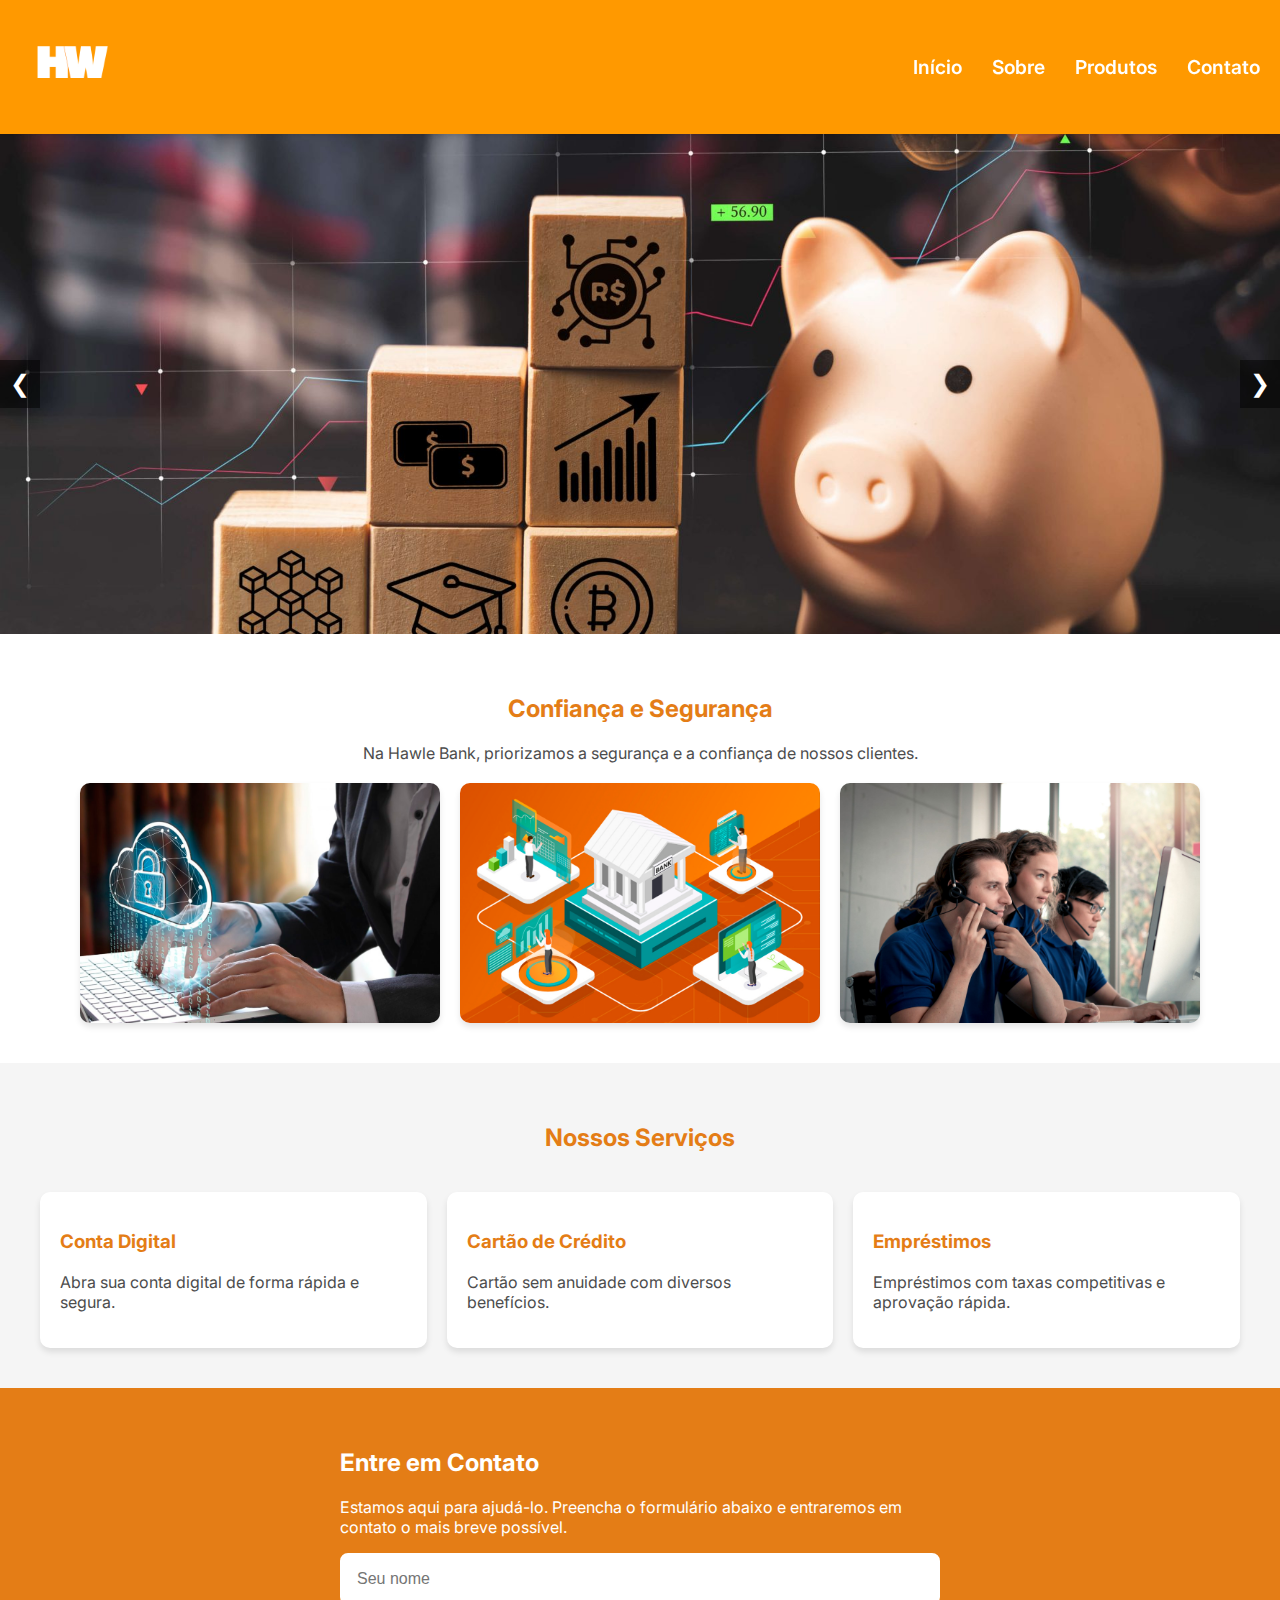
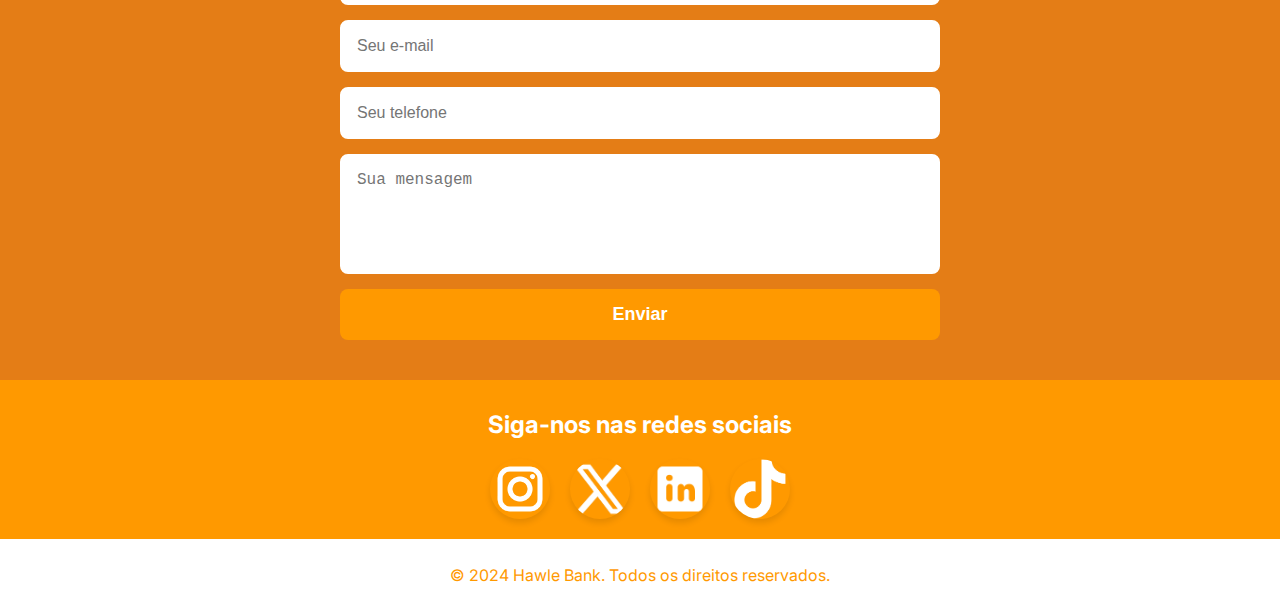
==== index.html @ e9f732f0 "Primeiro commit do meu site" ====
<!DOCTYPE html>
<html lang="pt-br">
<head>
    <meta charset="UTF-8">
    <meta name="viewport" content="width=device-width, initial-scale=1.0">
    <title>Hawle Bank</title>
    <link rel="stylesheet" href="styles.css">
    <link rel="preconnect" href="https://fonts.googleapis.com">
    <link rel="preconnect" href="https://fonts.gstatic.com" crossorigin>
    <link href="https://fonts.googleapis.com/css2?family=Inter:wght@300;400;500;700&display=swap" rel="stylesheet">
</head>
<body>
    <!-- Navegação com Logo -->
    <header>
        <nav class="navbar">
            <!-- Logo à esquerda -->
            <div class="nav-left">
                <img src="images/logo.png" alt="Logo Hawle" class="logo">
            </div>
            <!-- Menu à direita -->
            <div class="nav-right">
                <ul class="nav-links">
                    <li><a href="#">Início</a></li>
                    <li><a href="#">Sobre</a></li>
                    <li><a href="#">Produtos</a></li>
                    <li><a href="#">Contato</a></li>
                </ul>
            </div>
        </nav>
    </header>
    

    <!-- Carrossel -->
    <section class="carousel">
        <div class="carousel-container">
            <div class="carousel-slide">
                <img src="images/slide1.jpg" alt="Descrição da imagem 1">
            </div>
            <div class="carousel-slide">
                <img src="images/slide2.jpg" alt="Descrição da imagem 2">
            </div>
            <div class="carousel-slide">
                <img src="images/slide3.jpg" alt="Descrição da imagem 3">
            </div>
        </div>
        <div class="carousel-controls">
            <button class="prev-slide">❮</button>
            <button class="next-slide">❯</button>
        </div>
    </section>

    <!-- Seção de Credibilidade -->
    <section class="credibility">
        <div class="container">
            <h2>Confiança e Segurança</h2>
            <p>Na Hawle Bank, priorizamos a segurança e a confiança de nossos clientes.</p>
            <div class="credibility-images">
                <img src="images/security.jpg" alt="Segurança">
                <img src="images/trust.jpg" alt="Confiança">
                <img src="images/support.jpeg" alt="Suporte">
            </div>
        </div>
    </section>

    <!-- Seção de Funcionalidades -->
    <section class="features">
        <div class="container">
            <h2>Nossos Serviços</h2>
            <div class="features-list">
                <div>
                    <h3>Conta Digital</h3>
                    <p>Abra sua conta digital de forma rápida e segura.</p>
                </div>
                <div>
                    <h3>Cartão de Crédito</h3>
                    <p>Cartão sem anuidade com diversos benefícios.</p>
                </div>
                <div>
                    <h3>Empréstimos</h3>
                    <p>Empréstimos com taxas competitivas e aprovação rápida.</p>
                </div>
            </div>
        </div>
    </section>

    <section class="contact">
        <div class="container">
            <div class="contact-content">
                <h2>Entre em Contato</h2>
                <p>Estamos aqui para ajudá-lo. Preencha o formulário abaixo e entraremos em contato o mais breve possível.</p>
                <form class="contact-form">
                    <input type="text" placeholder="Seu nome" required>
                    <input type="email" placeholder="Seu e-mail" required>
                    <input type="tel" placeholder="Seu telefone" required>
                    <textarea placeholder="Sua mensagem" required></textarea>
                    <button type="submit">Enviar</button>
                </form>
            </div>
        </div>
    </section>

    <section class="social-media">
        <h3>Siga-nos nas redes sociais</h3>
        <div class="social-icons">
            <a href="https://www.instagram.com" target="_blank" title="Instagram">
                <img src="images/instagram-icon.png" alt="Instagram">
            </a>
            <a href="https://www.twitter.com" target="_blank" title="X (Twitter)">
                <img src="images/twitter-icon.png" alt="X (Twitter)">
            </a>
            <a href="https://www.linkedin.com" target="_blank" title="LinkedIn">
                <img src="images/linkedin-icon.png" alt="LinkedIn">
            </a>
            <a href="https://www.tiktok.com" target="_blank" title="TikTok">
                <img src="images/tiktok-icon.png" alt="TikTok">
            </a>
        </div>
    </section>    
    

    <!-- Rodapé -->
    <footer>
        <p>&copy; 2024 Hawle Bank. Todos os direitos reservados.</p>
    </footer>

    <!-- Script do Carrossel -->
    <script src="scripts.js"></script>
</body>
</html>
---- styles.css ----
/* Configurações globais */
body {
    font-family: 'Inter', sans-serif;
    margin: 0;
    padding: 0;
    background-color: #ff9900;
    color: #4d4d4d;
}

.container {
    max-width: 1200px;
    margin: 0 auto;
    padding: 0 20px;
}

/* Logo */
.logo-container {
    text-align: left;
    padding: 20px;
}

.logo-container img {
    height: 100px; /* Tamanho ajustável */
    width: auto;
}

/* Navegação */
header {
    background-color: #ff9900; /* Fundo laranja vibrante */
    box-shadow: 0 2px 4px rgba(0, 0, 0, 0.1); /* Sombra discreta */
    position: sticky;
    top: 0;
    z-index: 1000;
}

.navbar {
    display: flex;
    justify-content: center; /* Centraliza o menu */
    align-items: center;
    padding: 15px 20px;
}


/* Logo à esquerda */
.nav-left {
    flex-shrink: 0; /* Impede que a logo encolha */
}

.logo {
    height: 100px; /* Tamanho aumentado */
    width: auto;
}

/* Menu à direita */
.nav-right {
    flex: 1; /* Permite que o menu ocupe o espaço restante */
    display: flex;
    justify-content: flex-end; /* Alinha o menu à direita */
}

.nav-links {
    list-style: none;
    display: flex;
    gap: 30px; /* Espaçamento maior entre os itens */
    margin: 0;
    padding: 0;
}

.nav-links li a {
    color: #fff; /* Texto branco */
    text-decoration: none;
    font-weight: 600; /* Negrito */
    font-size: 1.2rem; /* Tamanho do texto */
    position: relative;
    transition: color 0.3s ease-in-out;
}

.nav-links li a:hover {
    color: #000; /* Muda para preto ao passar o mouse */
}

.nav-links li a::after {
    content: '';
    position: absolute;
    left: 0;
    bottom: -5px;
    width: 0;
    height: 2px;
    background-color: #fff;
    transition: width 0.3s ease-in-out;
}




/* Carrossel */
.carousel {
    position: relative;
    width: 100%;
    height: 500px;
    overflow: hidden;
    background-color: #e47d16; /* Fundo laranja */
}

.carousel-container {
    display: flex;
    height: 100%;
    transition: transform 0.5s ease-in-out;
}

.carousel-slide {
    flex: 0 0 100%;
    height: 100%;
}

.carousel-slide img {
    width: 100%;
    height: 100%;
    object-fit: cover;
}

.carousel-controls {
    position: absolute;
    top: 50%;
    width: 100%;
    display: flex;
    justify-content: space-between;
    transform: translateY(-50%);
}

.carousel-controls button {
    background-color: rgba(0, 0, 0, 0.5);
    border: none;
    color: #fff;
    padding: 10px;
    cursor: pointer;
    font-size: 1.5rem;
    transition: background-color 0.3s ease;
}

.carousel-controls button:hover {
    background-color: rgba(0, 0, 0, 0.8);
}

/* Seção de Credibilidade */
.credibility {
    padding: 40px 20px;
    background-color: #fff;
    text-align: center;
}

.credibility h2 {
    color: #e47d16;
    margin-bottom: 20px;
}

.credibility-images {
    display: flex;
    justify-content: center;
    gap: 20px;
    margin-top: 20px;
}

.credibility-images img {
    width: 30%;
    border-radius: 10px;
    box-shadow: 0 4px 6px rgba(0, 0, 0, 0.1);
    transition: transform 0.3s ease;
}

.credibility-images img:hover {
    transform: scale(1.05);
}

/* Seção de Funcionalidades */
.features {
    padding: 40px 20px;
    background-color: #f5f5f5;
}

.features h2 {
    text-align: center;
    color: #e47d16;
    margin-bottom: 40px;
}

.features-list {
    display: flex;
    justify-content: space-between;
    gap: 20px;
}

.features-list div {
    background-color: #fff;
    padding: 20px;
    border-radius: 10px;
    box-shadow: 0 4px 6px rgba(0, 0, 0, 0.1);
    flex: 1;
}

.features-list h3 {
    color: #e47d16;
}

/* Estilização da seção de contato */
.contact {
    padding: 40px 20px;
    background-color: #e47d16;
    color: #fff;
    text-align: center;
}

.contact-content {
    max-width: 600px;
    margin: 0 auto;
    text-align: left;
}

.contact-form input,
.contact-form textarea {
    width: 100%; /* Campos ocupam toda a largura do formulário */
    padding: 15px;
    border: 2px solid #fff;
    border-radius: 8px;
    background-color: #fff;
    color: #4d4d4d;
    font-size: 16px;
    outline: none;
    transition: border-color 0.3s ease-in-out;
    box-sizing: border-box; /* Inclui padding no cálculo da largura */
}

.contact-form input:focus,
.contact-form textarea:focus {
    border-color: #ff9900; /* Cor ao focar */
    box-shadow: 0 0 8px rgba(255, 153, 0, 0.5);
}

.contact-form textarea {
    resize: none; /* Remove o redimensionamento */
    height: 120px;
}


.contact-form button {
    width: 100%; /* Botão ocupa toda a largura do formulário */
    padding: 15px;
    background-color: #ff9900; /* Fundo laranja */
    color: #fff;
    border: none;
    border-radius: 8px;
    font-size: 18px;
    font-weight: bold;
    cursor: pointer;
    transition: background-color 0.3s ease-in-out, box-shadow 0.3s ease-in-out;
    box-sizing: border-box; /* Inclui padding no cálculo da largura */
}

.contact-form button:hover {
    background-color: #e67e22; /* Laranja mais escuro */
    box-shadow: 0 6px 8px rgba(0, 0, 0, 0.2);
}

.contact-form {
    display: flex;
    flex-direction: column;
    gap: 15px; /* Espaçamento entre os campos */
    width: 100%; /* Garante que o formulário ocupe toda a largura disponível */
    box-sizing: border-box; /* Inclui padding e bordas no cálculo da largura */
}

/* Redes sociais */
.social-media {
    text-align: center;
    margin-top: 30px;
    margin-bottom: 20px; /* Adiciona espaço abaixo da seção */
}

.social-media h3 {
    font-size: 1.5rem;
    color: #fff;
    margin-bottom: 20px;
}

.social-icons {
    display: flex;
    justify-content: center;
    gap: 20px; /* Espaçamento entre os ícones */
}

.social-icons a {
    display: inline-block;
    width: 60px; /* Tamanho fixo para os ícones */
    height: 60px; /* Tamanho fixo para os ícones */
}

.social-icons img {
    width: 100%;
    height: 100%;
    object-fit: contain;
    transition: transform 0.3s ease, box-shadow 0.3s ease;
    border-radius: 50%; /* Ícones circulares */
    box-shadow: 0 4px 6px rgba(0, 0, 0, 0.1);
}

.social-icons img:hover {
    transform: scale(1.1); /* Ampliação no hover */
    box-shadow: 0 6px 8px rgba(0, 0, 0, 0.2);
}



/* Rodapé */
footer {
    background-color: #fff;
    text-align: center;
    color: #ff9900;
    padding: 10px 0;
}
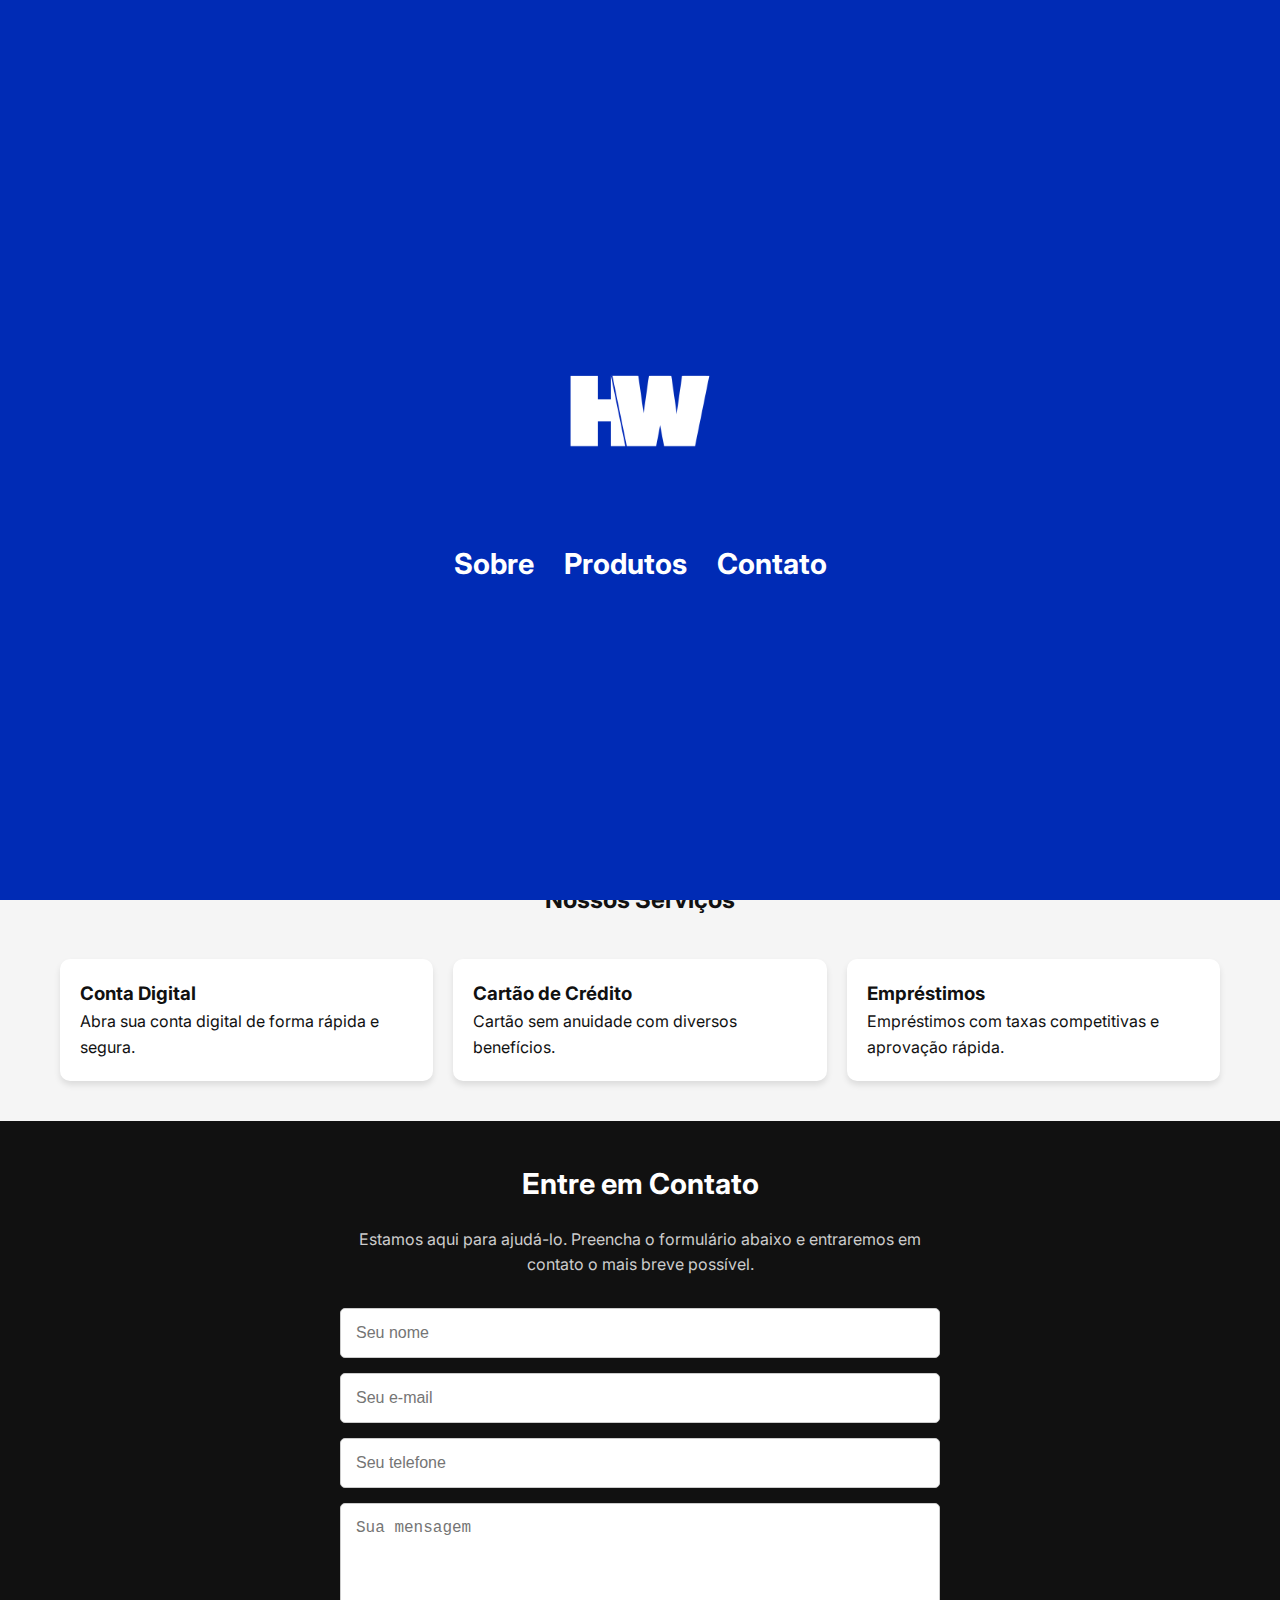
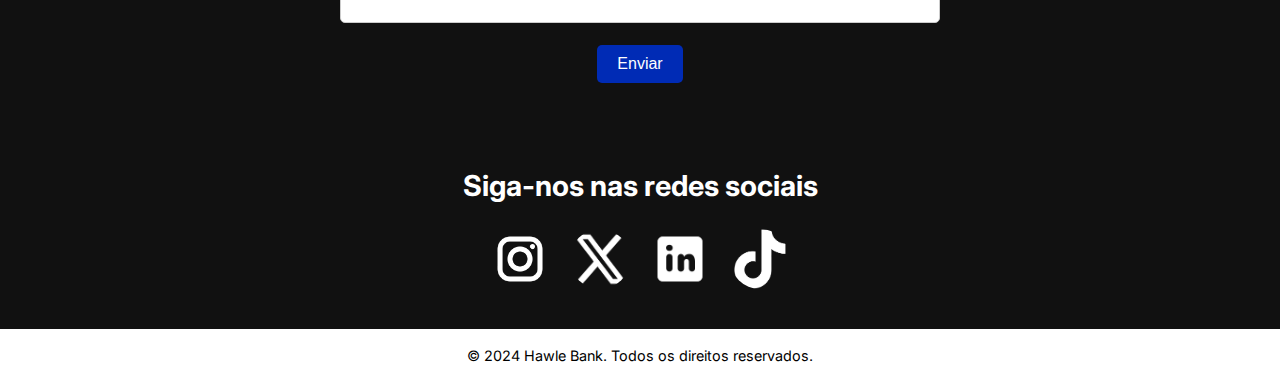
==== commit 45b2718b: "Mudei a cor do site e adicionei mais funcionalidades com JavaScript" ====
--- a/index.html
+++ b/index.html
@@ -4,31 +4,68 @@
     <meta charset="UTF-8">
     <meta name="viewport" content="width=device-width, initial-scale=1.0">
     <title>Hawle Bank</title>
+    <link rel="icon" type="image/png" href="/images/logo-blue.png">
     <link rel="stylesheet" href="styles.css">
     <link rel="preconnect" href="https://fonts.googleapis.com">
     <link rel="preconnect" href="https://fonts.gstatic.com" crossorigin>
     <link href="https://fonts.googleapis.com/css2?family=Inter:wght@300;400;500;700&display=swap" rel="stylesheet">
+    <script defer src="scripts.js"></script>
 </head>
 <body>
-    <!-- Navegação com Logo -->
-    <header>
-        <nav class="navbar">
-            <!-- Logo à esquerda -->
-            <div class="nav-left">
-                <img src="images/logo.png" alt="Logo Hawle" class="logo">
-            </div>
-            <!-- Menu à direita -->
-            <div class="nav-right">
-                <ul class="nav-links">
-                    <li><a href="#">Início</a></li>
-                    <li><a href="#">Sobre</a></li>
-                    <li><a href="#">Produtos</a></li>
-                    <li><a href="#">Contato</a></li>
-                </ul>
-            </div>
-        </nav>
-    </header>
+   <!-- Tela inicial -->
+<div class="intro-screen">
+    <div class="intro-content">
+        <a href="#" class="intro-logo-link">
+            <img src="images/logo-white.png" alt="Logo Hawle" class="intro-logo">
+        </a>
+        <ul class="intro-links">
+            <li><a href="#sobre">Sobre</a></li>
+            <li><a href="#produtos">Produtos</a></li>
+            <li><a href="#contato">Contato</a></li>
+        </ul>
+    </div>
+</div>
+
+<header>
+    <nav class="navbar">
+        <!-- Botão de menu hambúrguer (somente para mobile) -->
+        <button class="hamburger" aria-label="Abrir menu">
+            <span></span>
+            <span></span>
+            <span></span>
+        </button>
+        
+        <!-- Logo -->
+        <div class="nav-left">
+            <img src="images/logo-white.png" alt="HW Logo" class="logo">
+        </div>
+        
+        <!-- Menu principal (desktop e mobile) -->
+        <ul class="nav-links">
+            <li><a href="#sobre">Sobre</a></li>
+            <li><a href="#produtos">Produtos</a></li>
+            <li><a href="#contato">Contato</a></li>
+        </ul>
+        
+        <!-- Ícones adicionais -->
+        <div class="nav-icons">
+            <img src="images/search-icon.png" alt="Search Icon">
+            <img src="images/user-icon.png" alt="User Icon">
+            <img src="images/phone-icon.png" alt="Phone Icon">
+        </div>
+    </nav>
     
+    <!-- Overlay do menu mobile -->
+    <div class="menu-overlay">
+        <ul class="nav-links mobile">
+            <li><a href="#inicio" class="inicio-link">Início</a></li> <!-- Novo link para "Início" -->
+            <li><a href="#sobre">Sobre</a></li>
+            <li><a href="#produtos">Produtos</a></li>
+            <li><a href="#contato">Contato</a></li>
+        </ul>
+    </div>
+</header>
+
 
     <!-- Carrossel -->
     <section class="carousel">
@@ -44,9 +81,9 @@
             </div>
         </div>
         <div class="carousel-controls">
-            <button class="prev-slide">❮</button>
-            <button class="next-slide">❯</button>
-        </div>
+            <button class="prev-slide">&larr;</button> <!-- Seta para a esquerda -->
+            <button class="next-slide">&rarr;</button> <!-- Seta para a direita -->
+        </div>        
     </section>
 
     <!-- Seção de Credibilidade -->
@@ -87,7 +124,9 @@
         <div class="container">
             <div class="contact-content">
                 <h2>Entre em Contato</h2>
-                <p>Estamos aqui para ajudá-lo. Preencha o formulário abaixo e entraremos em contato o mais breve possível.</p>
+                <p class="form-description">
+                    Estamos aqui para ajudá-lo. Preencha o formulário abaixo e entraremos em contato o mais breve possível.
+                </p>
                 <form class="contact-form">
                     <input type="text" placeholder="Seu nome" required>
                     <input type="email" placeholder="Seu e-mail" required>
@@ -98,32 +137,29 @@
             </div>
         </div>
     </section>
+    
 
     <section class="social-media">
         <h3>Siga-nos nas redes sociais</h3>
         <div class="social-icons">
-            <a href="https://www.instagram.com" target="_blank" title="Instagram">
+            <a href="https://www.instagram.com/paulorohdenjr" target="_blank" title="Instagram">
                 <img src="images/instagram-icon.png" alt="Instagram">
             </a>
-            <a href="https://www.twitter.com" target="_blank" title="X (Twitter)">
+            <a href="https://www.twitter.com/rowhden" target="_blank" title="X (Twitter)">
                 <img src="images/twitter-icon.png" alt="X (Twitter)">
             </a>
-            <a href="https://www.linkedin.com" target="_blank" title="LinkedIn">
+            <a href="https://www.linkedin.com/in/paulo-rohden/" target="_blank" title="LinkedIn">
                 <img src="images/linkedin-icon.png" alt="LinkedIn">
             </a>
-            <a href="https://www.tiktok.com" target="_blank" title="TikTok">
+            <a href="https://www.tiktok.com/rowhden" target="_blank" title="TikTok">
                 <img src="images/tiktok-icon.png" alt="TikTok">
             </a>
         </div>
-    </section>    
-    
+    </section>
 
     <!-- Rodapé -->
     <footer>
         <p>&copy; 2024 Hawle Bank. Todos os direitos reservados.</p>
     </footer>
-
-    <!-- Script do Carrossel -->
-    <script src="scripts.js"></script>
 </body>
 </html>
--- a/styles.css
+++ b/styles.css
@@ -1,10 +1,124 @@
-/* Configurações globais */
-body {
-    font-family: 'Inter', sans-serif;
+/* Variáveis globais para tema */
+:root {
+    --font-family: 'Inter', sans-serif;
+    --color-bg: #002BB5;
+    --color-primary: #111111;
+    --color-text: #111111;
+    --color-white: #fff;
+    --color-black: #000;
+    --color-footer: #111111;
+    --box-shadow: 0 4px 6px rgba(0, 0, 0, 0.1);
+    --transition: 0.3s ease-in-out;
+}
+
+/* Reset e configurações globais */
+* {
     margin: 0;
     padding: 0;
-    background-color: #ff9900;
-    color: #4d4d4d;
+    box-sizing: border-box;
+}
+
+body {
+    font-family: var(--font-family);
+    background-color: var(--color-bg);
+    color: var(--color-text);
+    line-height: 1.6;
+}
+
+/* Remove o scroll quando o menu está aberto */
+.no-scroll {
+    overflow: hidden; /* Desabilita o scroll */
+    height: 100vh; /* Garante que a altura da página não seja rolável */
+}
+
+
+.intro-screen {
+    position: fixed;
+    top: 0;
+    left: 0;
+    width: 100%;
+    height: 100vh;
+    background-color: var(--color-bg);
+    display: flex;
+    justify-content: center;
+    align-items: center;
+    z-index: 2000;
+    transition: opacity 1s ease, transform 1s ease;
+}
+
+.intro-screen.hidden {
+    opacity: 0;
+    transform: translateY(-100%);
+    pointer-events: none;
+}
+
+.intro-content {
+    text-align: center;
+}
+
+.intro-logo {
+    width: 200px; /* Aumenta o tamanho da logo na tela inicial */
+    margin-bottom: 20px;
+}
+
+.intro-links {
+    list-style: none;
+    padding: 0;
+    display: flex;
+    gap: 30px; /* Espaçamento maior entre itens */
+    justify-content: center;
+}
+
+.intro-links li a {
+    color: var(--color-white);
+    text-decoration: none;
+    font-size: 1.8rem; /* Aumenta o tamanho da fonte */
+    font-weight: bold;
+    transition: color 0.3s ease, transform 0.3s ease; /* Adiciona transição */
+}
+
+.intro-links li a:hover {
+    color: #FFDD00; /* Cor moderna ao passar o mouse */
+    transform: scale(1.1); /* Leve aumento ao hover */
+}
+
+.logo {
+    height: auto;
+    max-height: 60px; /* Define a altura máxima */
+    width: auto;
+    object-fit: contain; /* Garante que a proporção da imagem seja mantida */
+    transition: transform 0.3s ease, filter 0.3s ease; /* Suaviza transformações e efeitos de cor */
+    cursor: pointer; /* Indica que a logo é clicável */
+}
+
+/* Efeito ao passar o mouse sobre a logo */
+.logo:hover {
+    transform: scale(1.2); /* Aumenta o tamanho levemente */
+    filter: brightness(1.2); /* Aumenta o brilho para destacar */
+}
+
+/* Navbar fixa ao scroll */
+header {
+    background-color: transparent;
+    transition: background-color var(--transition), box-shadow var(--transition);
+    position: fixed;
+    top: 0;
+    width: 100%;
+    z-index: 1000;
+}
+
+header.scrolled {
+    background-color: var(--color-bg); /* Fundo azul ao rolar */
+    box-shadow: var(--box-shadow); /* Sombra para destaque */
+}
+
+header.scrolled .nav-links a {
+    color: var(--color-white); /* Links em branco ao rolar */
+}
+
+
+header.scrolled .nav-links a {
+    color: var(--color-black);
 }
 
 .container {
@@ -13,93 +127,163 @@
     padding: 0 20px;
 }
 
-/* Logo */
-.logo-container {
-    text-align: left;
-    padding: 20px;
-}
-
-.logo-container img {
-    height: 100px; /* Tamanho ajustável */
+/* Estilo do Botão Hambúrguer */
+.hamburger {
+    background: none;
+    border: none;
+    cursor: pointer;
+    display: flex;
+    flex-direction: column;
+    justify-content: space-between;
+    height: 24px;
+    width: 30px;
+    z-index: 2000;
+    position: relative;
+}
+
+.hamburger span {
+    display: block;
+    height: 3px; /* Altura da linha */
+    width: 100%; /* Largura completa */
+    background: var(--color-white);
+    border-radius: 2px;
+    transition: transform 0.3s ease, opacity 0.3s ease;
+}
+
+/* Animação quando o menu está ativo */
+.hamburger.active span:nth-child(1) {
+    transform: rotate(45deg) translate(5px, 5px);
+}
+
+.hamburger.active span:nth-child(2) {
+    opacity: 0; /* Esconde a linha do meio */
+}
+
+.hamburger.active span:nth-child(3) {
+    transform: rotate(-45deg) translate(5px, -5px);
+}
+
+/* Navbar */
+.navbar {
+    display: flex;
+    align-items: center;
+    justify-content: space-between;
+    padding: 10px 20px;
+    background-color: var(--color-white);
+    box-shadow: var(--box-shadow);
+    height: auto;
+    transition: background-color var(--transition), box-shadow var(--transition);
+}
+
+.navbar.scrolled {
+    background-color: var(--color-bg);
+}
+
+.nav-left, .nav-right {
+    display: flex;
+    align-items: center;
+}
+
+.nav-left {
+    display: flex;
+    align-items: center;
+    margin-left: 20px; /* Espaçamento externo à esquerda */
+    padding-left: 20px; /* Padding interno */
+}
+
+.nav-left .logo {
+    height: auto;
+    max-height: 80px; /* Aumenta a altura máxima da logo */
     width: auto;
-}
-
-/* Navegação */
-header {
-    background-color: #ff9900; /* Fundo laranja vibrante */
-    box-shadow: 0 2px 4px rgba(0, 0, 0, 0.1); /* Sombra discreta */
-    position: sticky;
+    object-fit: contain;
+    margin-left: 20px; /* Mantém alinhamento da logo */
+    transition: transform 0.3s ease; /* Suavidade em interações */
+}
+
+.nav-right {
+    display: flex;
+    align-items: center;
+    justify-content: flex-end;
+    margin-right: 20px; /* Ajusta margem da borda direita */
+    padding-right: 10px;
+    gap: 20px; /* Espaçamento entre os ícones */
+}
+
+.nav-links {
+    display: flex;
+    list-style: none;
+    gap: 30px; /* Espaçamento entre os itens */
+    align-items: center;
+    justify-content: center;
+    margin: 0 auto; /* Centraliza os links do menu */
+}
+
+.nav-links a {
+    font-size: 1.8rem; /* Aumenta o tamanho da fonte */
+    font-weight: bold;
+    color: #000; /* Cor padrão */
+    text-decoration: none;
+    transition: color 0.3s ease; /* Suavidade no hover */
+}
+
+.nav-links a:hover {
+    color: #0056b3; /* Destaque ao passar o mouse */
+}
+
+.navbar.scrolled .nav-links a {
+    color: var(--color-white);
+}
+
+/* Menu mobile */
+.menu-overlay {
+    display: none;
+    position: fixed;
     top: 0;
-    z-index: 1000;
-}
-
-.navbar {
-    display: flex;
-    justify-content: center; /* Centraliza o menu */
-    align-items: center;
-    padding: 15px 20px;
-}
-
-
-/* Logo à esquerda */
-.nav-left {
-    flex-shrink: 0; /* Impede que a logo encolha */
-}
-
-.logo {
-    height: 100px; /* Tamanho aumentado */
-    width: auto;
-}
-
-/* Menu à direita */
-.nav-right {
-    flex: 1; /* Permite que o menu ocupe o espaço restante */
-    display: flex;
-    justify-content: flex-end; /* Alinha o menu à direita */
-}
-
-.nav-links {
-    list-style: none;
-    display: flex;
-    gap: 30px; /* Espaçamento maior entre os itens */
-    margin: 0;
-    padding: 0;
-}
-
-.nav-links li a {
-    color: #fff; /* Texto branco */
-    text-decoration: none;
-    font-weight: 600; /* Negrito */
-    font-size: 1.2rem; /* Tamanho do texto */
-    position: relative;
-    transition: color 0.3s ease-in-out;
-}
-
-.nav-links li a:hover {
-    color: #000; /* Muda para preto ao passar o mouse */
-}
-
-.nav-links li a::after {
-    content: '';
-    position: absolute;
     left: 0;
-    bottom: -5px;
-    width: 0;
-    height: 2px;
-    background-color: #fff;
-    transition: width 0.3s ease-in-out;
-}
-
-
-
+    width: 100%;
+    height: 100%;
+    background: var(--color-bg);
+    justify-content: center;
+    align-items: center;
+    flex-direction: column;
+    z-index: 1500;
+}
+
+.menu-overlay.active {
+    display: flex;
+}
+
+/* Ícones adicionais */
+.nav-icons {
+    display: flex;
+    gap: 15px; /* Espaçamento uniforme */
+    justify-content: flex-start; /* Alinha os ícones mais para o centro */
+    margin-right: 40px; /* Ajusta para mover mais ao centro */
+}
+
+/* Ícones da navbar */
+.nav-icons img {
+    width: 28px; /* Tamanho maior para ícones */
+    height: 28px;
+    cursor: pointer;
+    transition: transform 0.3s ease, filter 0.3s ease; /* Efeito ao hover */
+}
+
+/* Efeito ao passar o mouse sobre os ícones */
+.nav-icons img:hover {
+    transform: scale(1.2); /* Aumenta levemente ao passar o mouse */
+    filter: brightness(1.2); /* Destaque no hover */
+}
 
 /* Carrossel */
 .carousel {
     position: relative;
     width: 100%;
-    height: 500px;
+    height: calc(100vw / 2.8);
+    max-height: 650px;
     overflow: hidden;
-    background-color: #e47d16; /* Fundo laranja */
+    background-color: var(--color-primary);
+    margin: 0 auto;
 }
 
 .carousel-container {
@@ -111,6 +295,7 @@
 .carousel-slide {
     flex: 0 0 100%;
     height: 100%;
+    position: relative;
 }
 
 .carousel-slide img {
@@ -131,11 +316,11 @@
 .carousel-controls button {
     background-color: rgba(0, 0, 0, 0.5);
     border: none;
-    color: #fff;
+    color: var(--color-white);
     padding: 10px;
     cursor: pointer;
     font-size: 1.5rem;
-    transition: background-color 0.3s ease;
+    transition: background-color var(--transition);
 }
 
 .carousel-controls button:hover {
@@ -145,27 +330,29 @@
 /* Seção de Credibilidade */
 .credibility {
     padding: 40px 20px;
-    background-color: #fff;
+    background-color: var(--color-white);
     text-align: center;
 }
 
 .credibility h2 {
-    color: #e47d16;
+    color: var(--color-primary);
     margin-bottom: 20px;
 }
 
 .credibility-images {
     display: flex;
     justify-content: center;
+    flex-wrap: wrap;
     gap: 20px;
     margin-top: 20px;
 }
 
 .credibility-images img {
-    width: 30%;
+    width: 100%;
+    max-width: 300px;
     border-radius: 10px;
-    box-shadow: 0 4px 6px rgba(0, 0, 0, 0.1);
-    transition: transform 0.3s ease;
+    box-shadow: var(--box-shadow);
+    transition: transform var(--transition);
 }
 
 .credibility-images img:hover {
@@ -180,140 +367,293 @@
 
 .features h2 {
     text-align: center;
-    color: #e47d16;
+    color: var(--color-primary);
     margin-bottom: 40px;
 }
 
 .features-list {
-    display: flex;
-    justify-content: space-between;
+    display: grid;
+    grid-template-columns: repeat(auto-fit, minmax(280px, 1fr));
     gap: 20px;
 }
 
 .features-list div {
-    background-color: #fff;
+    background-color: var(--color-white);
     padding: 20px;
     border-radius: 10px;
-    box-shadow: 0 4px 6px rgba(0, 0, 0, 0.1);
-    flex: 1;
+    box-shadow: var(--box-shadow);
 }
 
 .features-list h3 {
-    color: #e47d16;
+    color: var(--color-primary);
 }
 
 /* Estilização da seção de contato */
 .contact {
     padding: 40px 20px;
-    background-color: #e47d16;
-    color: #fff;
+    background-color: var(--color-primary);
+    color: var(--color-white);
     text-align: center;
 }
 
 .contact-content {
     max-width: 600px;
     margin: 0 auto;
-    text-align: left;
+    text-align: center;
+}
+
+.contact-content h2 {
+    margin-bottom: 20px;
+    font-size: 1.8rem;
+    color: var(--color-white);
+}
+
+.contact-content .form-description {
+    margin-bottom: 30px;
+    font-size: 1rem;
+    color: #cccccc;
 }
 
 .contact-form input,
 .contact-form textarea {
-    width: 100%; /* Campos ocupam toda a largura do formulário */
+    margin-bottom: 15px;
     padding: 15px;
-    border: 2px solid #fff;
-    border-radius: 8px;
-    background-color: #fff;
-    color: #4d4d4d;
-    font-size: 16px;
-    outline: none;
-    transition: border-color 0.3s ease-in-out;
-    box-sizing: border-box; /* Inclui padding no cálculo da largura */
+    border: 1px solid #cccccc;
+    border-radius: 5px;
+    width: 100%;
+    box-sizing: border-box;
+    font-size: 1rem;
 }
 
 .contact-form input:focus,
 .contact-form textarea:focus {
-    border-color: #ff9900; /* Cor ao focar */
+    border-color: var(--color-bg);
     box-shadow: 0 0 8px rgba(255, 153, 0, 0.5);
 }
 
 .contact-form textarea {
-    resize: none; /* Remove o redimensionamento */
+    resize: none;
     height: 120px;
 }
 
-
 .contact-form button {
-    width: 100%; /* Botão ocupa toda a largura do formulário */
-    padding: 15px;
-    background-color: #ff9900; /* Fundo laranja */
-    color: #fff;
+    background-color: #002BB5;
+    color: #ffffff;
     border: none;
-    border-radius: 8px;
-    font-size: 18px;
-    font-weight: bold;
+    border-radius: 5px;
+    padding: 10px 20px;
+    font-size: 1rem;
     cursor: pointer;
-    transition: background-color 0.3s ease-in-out, box-shadow 0.3s ease-in-out;
-    box-sizing: border-box; /* Inclui padding no cálculo da largura */
+    transition: background-color var(--transition);
 }
 
 .contact-form button:hover {
-    background-color: #e67e22; /* Laranja mais escuro */
-    box-shadow: 0 6px 8px rgba(0, 0, 0, 0.2);
-}
-
-.contact-form {
-    display: flex;
-    flex-direction: column;
-    gap: 15px; /* Espaçamento entre os campos */
-    width: 100%; /* Garante que o formulário ocupe toda a largura disponível */
-    box-sizing: border-box; /* Inclui padding e bordas no cálculo da largura */
-}
-
-/* Redes sociais */
+    background-color: #001F8D;
+}
+
+/* Redes Sociais */
 .social-media {
     text-align: center;
-    margin-top: 30px;
-    margin-bottom: 20px; /* Adiciona espaço abaixo da seção */
+    background-color: var(--color-primary);
+    padding: 40px 20px;
+    color: var(--color-white);
 }
 
 .social-media h3 {
-    font-size: 1.5rem;
-    color: #fff;
+    font-size: 1.8rem;
     margin-bottom: 20px;
 }
 
 .social-icons {
     display: flex;
     justify-content: center;
-    gap: 20px; /* Espaçamento entre os ícones */
+    align-items: center;
+    gap: 20px;
+    flex-wrap: wrap;
 }
 
 .social-icons a {
     display: inline-block;
-    width: 60px; /* Tamanho fixo para os ícones */
-    height: 60px; /* Tamanho fixo para os ícones */
+    width: 60px;
+    height: 60px;
 }
 
 .social-icons img {
     width: 100%;
     height: 100%;
     object-fit: contain;
-    transition: transform 0.3s ease, box-shadow 0.3s ease;
-    border-radius: 50%; /* Ícones circulares */
-    box-shadow: 0 4px 6px rgba(0, 0, 0, 0.1);
+    transition: transform var(--transition), box-shadow var(--transition);
+    border-radius: 50%;
 }
 
 .social-icons img:hover {
-    transform: scale(1.1); /* Ampliação no hover */
+    transform: scale(1.1);
     box-shadow: 0 6px 8px rgba(0, 0, 0, 0.2);
 }
-
-
 
 /* Rodapé */
 footer {
-    background-color: #fff;
+    background-color: var(--color-white);
     text-align: center;
-    color: #ff9900;
-    padding: 10px 0;
-}
+    padding: 15px 0;
+    color: var(--color-black);
+    font-size: 0.9rem;
+}
+
+footer p {
+    margin: 0;
+}
+
+@media (max-width: 768px) {
+    /* Navbar no mobile */
+    .navbar {
+        display: flex;
+        align-items: center;
+        justify-content: space-between;
+        padding: 10px 20px;
+        height: 60px; /* Define uma altura padrão */
+        position: relative; /* Necessário para posicionamento absoluto */
+    }
+    
+
+    /* Botão hambúrguer no lado esquerdo */
+    .hamburger {
+        display: flex; /* Exibe o botão no mobile */
+        flex-direction: column;
+        justify-content: space-between;
+        height: 24px;
+        width: 30px;
+        cursor: pointer;
+        position: absolute; /* Posiciona no canto esquerdo */
+        top: 50%;
+        left: 20px;
+        transform: translateY(-50%); /* Centraliza verticalmente */
+        z-index: 2000; /* Garante que fique acima do menu */
+    }
+    
+    .hamburger span {
+        background: var(--color-white); /* Cor inicial (ajustada no scroll) */
+        height: 3px;
+        border-radius: 2px;
+        transition: background-color 0.3s ease;
+    }
+    
+
+    /* Logo centralizada no mobile */
+    .logo {
+        position: absolute; /* Garante que a logo fique fixa no centro */
+        left: 50%; /* Centraliza horizontalmente */
+        transform: translateX(-50%); /* Compensa o deslocamento para alinhar ao centro */
+        max-height: 50px; /* Ajusta o tamanho no mobile */
+        z-index: 1000; /* Garante que esteja acima de outros elementos */
+    }
+    
+
+    /* Esconde os links padrão no mobile */
+    .nav-links {
+        display: none;
+    }
+
+    /* Menu móvel em tela cheia */
+    .menu-overlay {
+        display: none; /* Oculto por padrão */
+        position: fixed;
+        top: 0;
+        left: 0;
+        width: 100%;
+        height: 100%;
+        background-color: var(--color-bg); /* Fundo azul */
+        z-index: 1500;
+        flex-direction: column;
+        justify-content: center;
+        align-items: center;
+        transition: opacity 0.3s ease-in-out;
+    }
+
+    .menu-overlay.active {
+        display: flex; /* Mostra o menu quando ativo */
+        opacity: 1;
+    }
+
+    /* Estilo dos links no menu móvel */
+    .menu-overlay .nav-links {
+        display: flex;
+        flex-direction: column;
+        gap: 20px; /* Espaçamento entre links */
+        text-align: center;
+    }
+
+    .menu-overlay .nav-links a {
+        color: var(--color-white);
+        font-size: 1.5rem; /* Tamanho maior para destacar no mobile */
+        font-weight: bold;
+        text-decoration: none;
+        transition: color 0.3s ease;
+    }
+
+    .menu-overlay .nav-links a:hover {
+        color: #FFDD00; /* Destaque ao passar o mouse */
+    }
+
+    /* Ícones no mobile */
+    .nav-right {
+        display: none; /* Esconde ícones no mobile */
+    }
+
+    .nav-icons {
+        right: 10px; /* Alinha à direita */
+        position: absolute; /* Garante alinhamento fixo */
+    }
+}
+
+
+@media (min-width: 769px) {
+    .hamburger {
+        display: none;
+    }
+
+    .menu-overlay {
+        display: none;
+    }
+
+    .nav-links {
+        display: flex;
+        gap: 20px;
+        justify-content: flex-end;
+        align-items: center;
+        list-style: none;
+    }
+
+    .nav-links a {
+        color: var(--color-white);
+        font-size: 1rem;
+        text-decoration: none;
+        font-weight: bold;
+    }
+}
+
+@media (max-width: 576px) {
+    .nav-icons {
+        display: none; /* Oculta os ícones no mobile muito pequeno */
+    }
+
+    .hamburger {
+        display: flex; /* Exibe o botão no mobile */
+        flex-direction: column;
+        justify-content: space-between;
+        height: 24px;
+        width: 30px;
+        cursor: pointer;
+        position: absolute; /* Posiciona no canto esquerdo */
+        top: 50%;
+        left: 20px;
+        transform: translateY(-50%); /* Centraliza verticalmente */
+        z-index: 2000; /* Garante que fique acima do menu */
+    }
+
+    .logo {
+        left: 50%; /* Centraliza novamente */
+        transform: translateX(-50%); /* Alinha a logo no centro */
+    }
+}
+
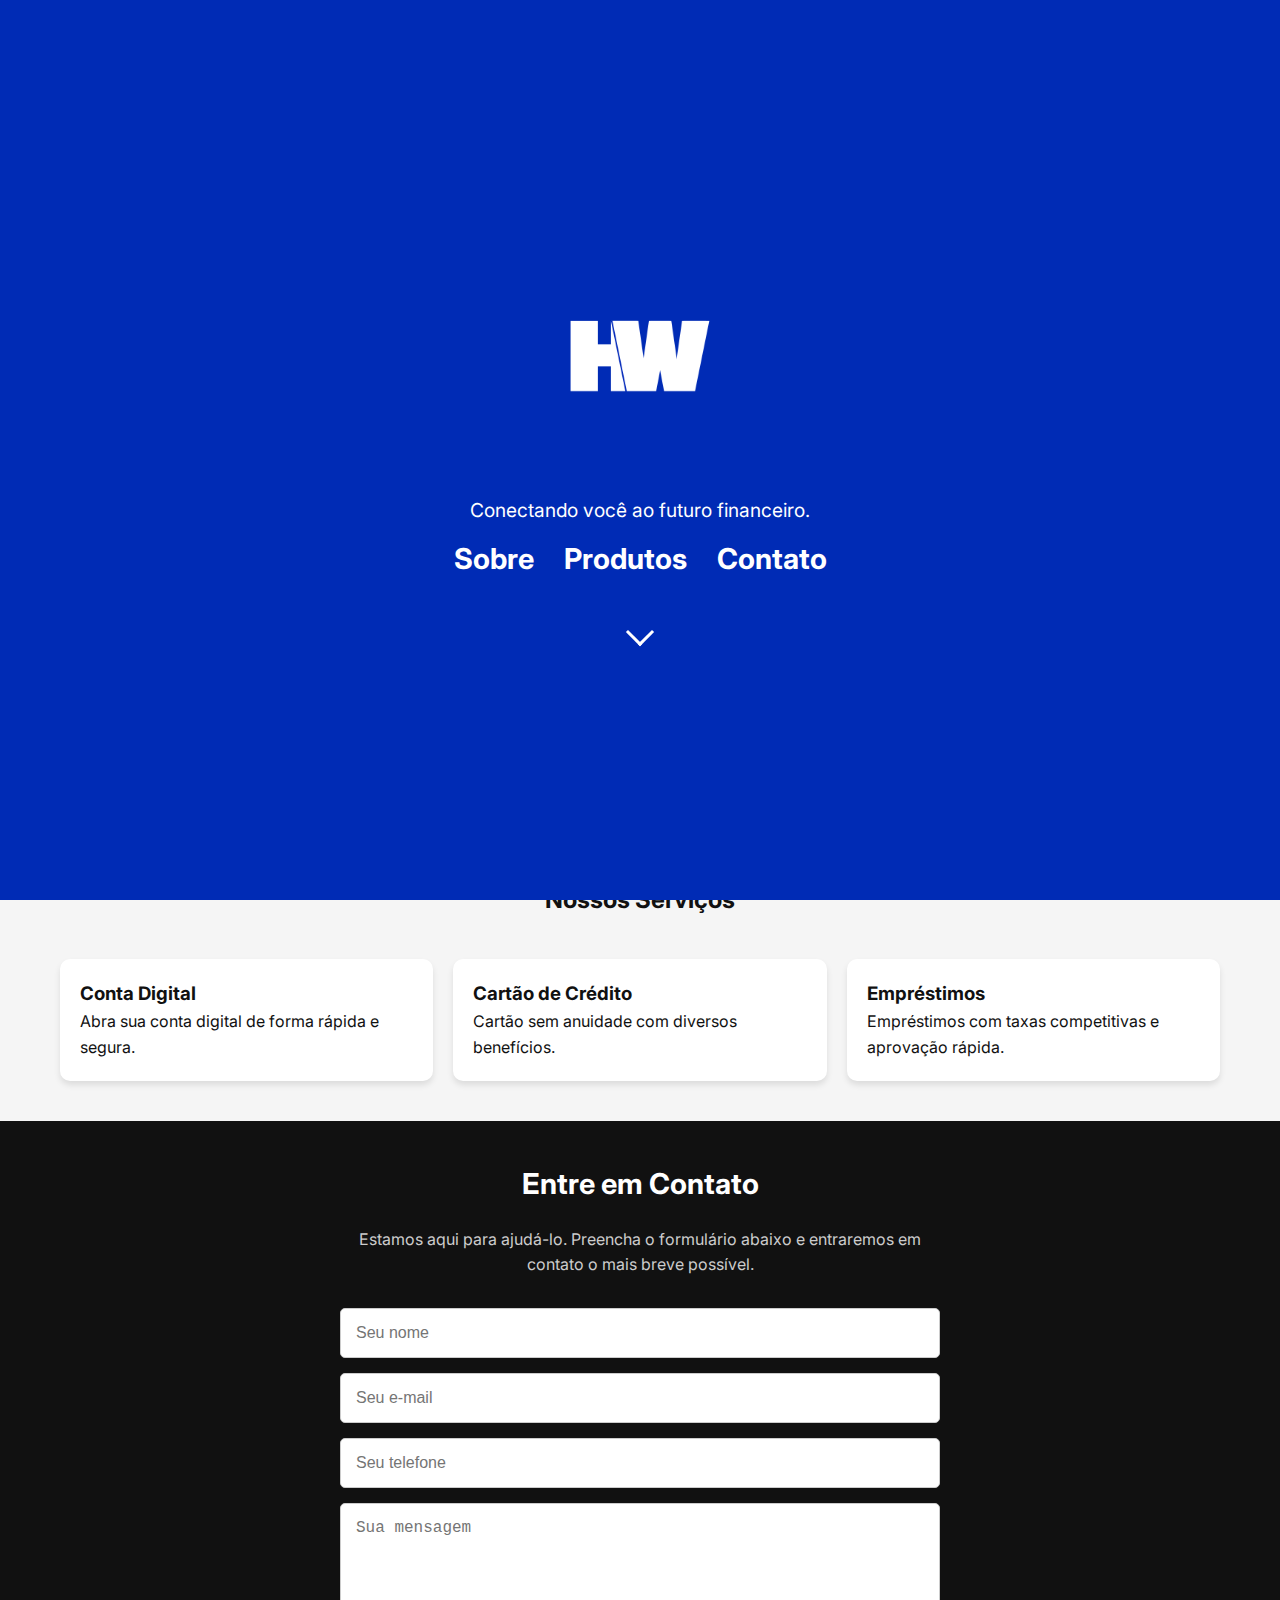
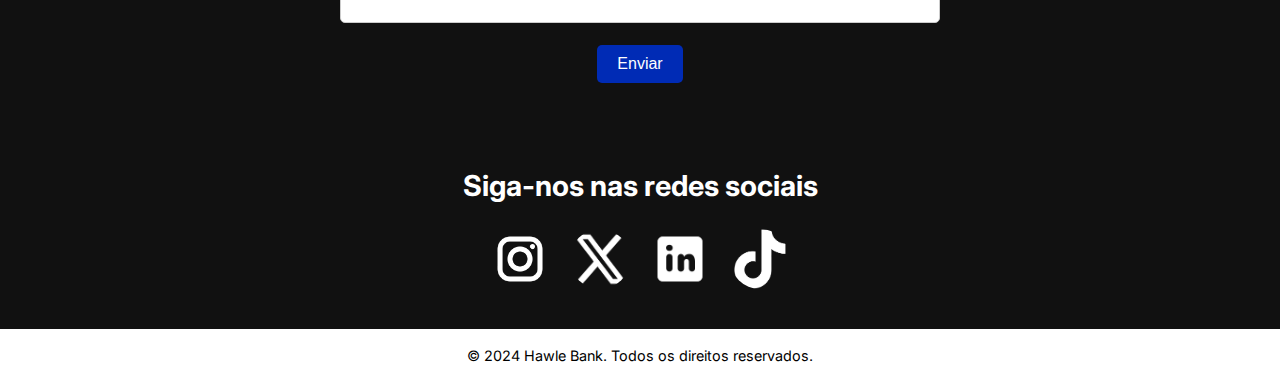
==== commit 88fbc784: "Coloquei um slogan na página inicial e arrumei alguns bugs" ====
--- a/index.html
+++ b/index.html
@@ -4,7 +4,7 @@
     <meta charset="UTF-8">
     <meta name="viewport" content="width=device-width, initial-scale=1.0">
     <title>Hawle Bank</title>
-    <link rel="icon" type="image/png" href="/images/logo-blue.png">
+    <link rel="icon" type="image/png" href="images/logo-blue.png">
     <link rel="stylesheet" href="styles.css">
     <link rel="preconnect" href="https://fonts.googleapis.com">
     <link rel="preconnect" href="https://fonts.gstatic.com" crossorigin>
@@ -15,14 +15,20 @@
    <!-- Tela inicial -->
 <div class="intro-screen">
     <div class="intro-content">
-        <a href="#" class="intro-logo-link">
+        <a href="index.html" class="intro-logo-link">
             <img src="images/logo-white.png" alt="Logo Hawle" class="intro-logo">
         </a>
+        <!-- Adicionando o slogan -->
+        <p class="intro-slogan">Conectando você ao futuro financeiro.</p>
         <ul class="intro-links">
-            <li><a href="#sobre">Sobre</a></li>
-            <li><a href="#produtos">Produtos</a></li>
-            <li><a href="#contato">Contato</a></li>
+            <li><a href="pages/em-obras.html">Sobre</a></li>
+            <li><a href="pages/em-obras.html">Produtos</a></li>
+            <li><a href="pages/em-obras.html">Contato</a></li>
         </ul>
+        <!-- Adicionando a seta animada -->
+        <div class="scroll-indicator">
+            <span class="arrow"></span>
+        </div>
     </div>
 </div>
 
@@ -37,129 +43,139 @@
         
         <!-- Logo -->
         <div class="nav-left">
-            <img src="images/logo-white.png" alt="HW Logo" class="logo">
+            <a href="index.html">
+                <img src="images/logo-white.png" alt="HW Logo" class="logo">
+            </a>
         </div>
         
-        <!-- Menu principal (desktop e mobile) -->
+        <!-- Menu principal (aparece no desktop) -->
         <ul class="nav-links">
-            <li><a href="#sobre">Sobre</a></li>
-            <li><a href="#produtos">Produtos</a></li>
-            <li><a href="#contato">Contato</a></li>
+            <li><a href="pages/em-obras.html">Sobre</a></li>
+            <li><a href="pages/em-obras.html">Produtos</a></li>
+            <li><a href="pages/em-obras.html">Contato</a></li>
         </ul>
         
-        <!-- Ícones adicionais -->
+        <!-- Ícones adicionais (desktop) -->
         <div class="nav-icons">
-            <img src="images/search-icon.png" alt="Search Icon">
-            <img src="images/user-icon.png" alt="User Icon">
-            <img src="images/phone-icon.png" alt="Phone Icon">
+            <a href="pages/em-obras.html"><img src="images/search-icon.png" alt="Search Icon"></a>
+            <a href="pages/em-obras.html"><img src="images/user-icon.png" alt="User Icon"></a>
+            <a href="pages/em-obras.html"><img src="images/phone-icon.png" alt="Phone Icon"></a>
         </div>
     </nav>
     
     <!-- Overlay do menu mobile -->
     <div class="menu-overlay">
         <ul class="nav-links mobile">
-            <li><a href="#inicio" class="inicio-link">Início</a></li> <!-- Novo link para "Início" -->
-            <li><a href="#sobre">Sobre</a></li>
-            <li><a href="#produtos">Produtos</a></li>
-            <li><a href="#contato">Contato</a></li>
+            <li><a href="index.html" class="inicio-link">Início</a></li>
+            <li><a href="pages/em-obras.html">Sobre</a></li>
+            <li><a href="pages/em-obras.html">Produtos</a></li>
+            <li><a href="pages/em-obras.html">Contato</a></li>
         </ul>
     </div>
 </header>
 
+<!-- Carrossel -->
+<section class="carousel" aria-label="Galeria de imagens">
+    <div class="carousel-container">
+        <!-- Slides -->
+        <div class="carousel-slide">
+            <img src="images/slide1.jpg" alt="Descrição da imagem 1">
+        </div>
+        <div class="carousel-slide">
+            <img src="images/slide2.jpg" alt="Descrição da imagem 2">
+        </div>
+        <div class="carousel-slide">
+            <img src="images/slide3.jpg" alt="Descrição da imagem 3">
+        </div>
+    </div>
 
-    <!-- Carrossel -->
-    <section class="carousel">
-        <div class="carousel-container">
-            <div class="carousel-slide">
-                <img src="images/slide1.jpg" alt="Descrição da imagem 1">
+    <!-- Controles do Carrossel -->
+    <div class="carousel-controls">
+        <button class="prev-slide" aria-label="Slide anterior">&larr;</button>
+        <button class="next-slide" aria-label="Próximo slide">&rarr;</button>
+    </div>
+
+    <!-- Indicadores -->
+    <div class="carousel-indicators">
+        <button class="indicator" data-slide="0" aria-label="Ir para o slide 1"></button>
+        <button class="indicator" data-slide="1" aria-label="Ir para o slide 2"></button>
+        <button class="indicator" data-slide="2" aria-label="Ir para o slide 3"></button>
+    </div>
+</section>
+
+<!-- Seção de Credibilidade -->
+<section class="credibility">
+    <div class="container">
+        <h2>Confiança e Segurança</h2>
+        <p>Na Hawle Bank, priorizamos a segurança e a confiança de nossos clientes.</p>
+        <div class="credibility-images">
+            <img src="images/security.jpg" alt="Segurança">
+            <img src="images/trust.jpg" alt="Confiança">
+            <img src="images/support.jpeg" alt="Suporte">
+        </div>
+    </div>
+</section>
+
+<!-- Seção de Funcionalidades -->
+<section class="features">
+    <div class="container">
+        <h2>Nossos Serviços</h2>
+        <div class="features-list">
+            <div>
+                <h3>Conta Digital</h3>
+                <p>Abra sua conta digital de forma rápida e segura.</p>
             </div>
-            <div class="carousel-slide">
-                <img src="images/slide2.jpg" alt="Descrição da imagem 2">
+            <div>
+                <h3>Cartão de Crédito</h3>
+                <p>Cartão sem anuidade com diversos benefícios.</p>
             </div>
-            <div class="carousel-slide">
-                <img src="images/slide3.jpg" alt="Descrição da imagem 3">
+            <div>
+                <h3>Empréstimos</h3>
+                <p>Empréstimos com taxas competitivas e aprovação rápida.</p>
             </div>
         </div>
-        <div class="carousel-controls">
-            <button class="prev-slide">&larr;</button> <!-- Seta para a esquerda -->
-            <button class="next-slide">&rarr;</button> <!-- Seta para a direita -->
-        </div>        
-    </section>
+    </div>
+</section>
 
-    <!-- Seção de Credibilidade -->
-    <section class="credibility">
-        <div class="container">
-            <h2>Confiança e Segurança</h2>
-            <p>Na Hawle Bank, priorizamos a segurança e a confiança de nossos clientes.</p>
-            <div class="credibility-images">
-                <img src="images/security.jpg" alt="Segurança">
-                <img src="images/trust.jpg" alt="Confiança">
-                <img src="images/support.jpeg" alt="Suporte">
-            </div>
+<section class="contact">
+    <div class="container">
+        <div class="contact-content">
+            <h2>Entre em Contato</h2>
+            <p class="form-description">
+                Estamos aqui para ajudá-lo. Preencha o formulário abaixo e entraremos em contato o mais breve possível.
+            </p>
+            <form class="contact-form">
+                <input type="text" placeholder="Seu nome" required>
+                <input type="email" placeholder="Seu e-mail" required>
+                <input type="tel" placeholder="Seu telefone" required>
+                <textarea placeholder="Sua mensagem" required></textarea>
+                <button type="submit">Enviar</button>
+            </form>
         </div>
-    </section>
+    </div>
+</section>
 
-    <!-- Seção de Funcionalidades -->
-    <section class="features">
-        <div class="container">
-            <h2>Nossos Serviços</h2>
-            <div class="features-list">
-                <div>
-                    <h3>Conta Digital</h3>
-                    <p>Abra sua conta digital de forma rápida e segura.</p>
-                </div>
-                <div>
-                    <h3>Cartão de Crédito</h3>
-                    <p>Cartão sem anuidade com diversos benefícios.</p>
-                </div>
-                <div>
-                    <h3>Empréstimos</h3>
-                    <p>Empréstimos com taxas competitivas e aprovação rápida.</p>
-                </div>
-            </div>
-        </div>
-    </section>
+<section class="social-media">
+    <h3>Siga-nos nas redes sociais</h3>
+    <div class="social-icons">
+        <a href="https://www.instagram.com/paulorohdenjr" target="_blank" title="Instagram">
+            <img src="images/instagram-icon.png" alt="Instagram">
+        </a>
+        <a href="https://www.twitter.com/rowhden" target="_blank" title="X (Twitter)">
+            <img src="images/twitter-icon.png" alt="X (Twitter)">
+        </a>
+        <a href="https://www.linkedin.com/in/paulo-rohden/" target="_blank" title="LinkedIn">
+            <img src="images/linkedin-icon.png" alt="LinkedIn">
+        </a>
+        <a href="https://www.tiktok.com/rowhden" target="_blank" title="TikTok">
+            <img src="images/tiktok-icon.png" alt="TikTok">
+        </a>
+    </div>
+</section>
 
-    <section class="contact">
-        <div class="container">
-            <div class="contact-content">
-                <h2>Entre em Contato</h2>
-                <p class="form-description">
-                    Estamos aqui para ajudá-lo. Preencha o formulário abaixo e entraremos em contato o mais breve possível.
-                </p>
-                <form class="contact-form">
-                    <input type="text" placeholder="Seu nome" required>
-                    <input type="email" placeholder="Seu e-mail" required>
-                    <input type="tel" placeholder="Seu telefone" required>
-                    <textarea placeholder="Sua mensagem" required></textarea>
-                    <button type="submit">Enviar</button>
-                </form>
-            </div>
-        </div>
-    </section>
-    
-
-    <section class="social-media">
-        <h3>Siga-nos nas redes sociais</h3>
-        <div class="social-icons">
-            <a href="https://www.instagram.com/paulorohdenjr" target="_blank" title="Instagram">
-                <img src="images/instagram-icon.png" alt="Instagram">
-            </a>
-            <a href="https://www.twitter.com/rowhden" target="_blank" title="X (Twitter)">
-                <img src="images/twitter-icon.png" alt="X (Twitter)">
-            </a>
-            <a href="https://www.linkedin.com/in/paulo-rohden/" target="_blank" title="LinkedIn">
-                <img src="images/linkedin-icon.png" alt="LinkedIn">
-            </a>
-            <a href="https://www.tiktok.com/rowhden" target="_blank" title="TikTok">
-                <img src="images/tiktok-icon.png" alt="TikTok">
-            </a>
-        </div>
-    </section>
-
-    <!-- Rodapé -->
-    <footer>
-        <p>&copy; 2024 Hawle Bank. Todos os direitos reservados.</p>
-    </footer>
+<!-- Rodapé -->
+<footer>
+    <p>&copy; 2024 Hawle Bank. Todos os direitos reservados.</p>
+</footer>
 </body>
 </html>
--- a/styles.css
+++ b/styles.css
@@ -284,6 +284,8 @@
     overflow: hidden;
     background-color: var(--color-primary);
     margin: 0 auto;
+    border-radius: 10px; /* Adiciona bordas arredondadas */
+    box-shadow: 0 4px 6px rgba(0, 0, 0, 0.1); /* Sombra para destaque */
 }
 
 .carousel-container {
@@ -302,6 +304,7 @@
     width: 100%;
     height: 100%;
     object-fit: cover;
+    border-radius: 10px; /* Mantém bordas arredondadas */
 }
 
 .carousel-controls {
@@ -311,21 +314,75 @@
     display: flex;
     justify-content: space-between;
     transform: translateY(-50%);
+    pointer-events: none; /* Impede que controles interfiram na navegação de slides */
 }
 
 .carousel-controls button {
-    background-color: rgba(0, 0, 0, 0.5);
-    border: none;
-    color: var(--color-white);
-    padding: 10px;
+    background-color: rgba(0, 0, 0, 0.5) !important; /* Força a aplicação */
+    border: none !important;
+    color: var(--color-white) !important;
+    padding: 10px 15px;
     cursor: pointer;
     font-size: 1.5rem;
-    transition: background-color var(--transition);
-}
-
-.carousel-controls button:hover {
+    transition: background-color 0.3s ease;
+    pointer-events: auto;
+    border-radius: 50%;
+}
+
+.carousel-controls button:hover,
+.carousel-controls button:focus {
     background-color: rgba(0, 0, 0, 0.8);
-}
+    outline: none; /* Remove borda padrão do foco */
+    box-shadow: 0 0 8px rgba(255, 255, 255, 0.8); /* Destaque ao focar */
+}
+
+/* Indicadores do Carrossel */
+.carousel-indicators {
+    position: absolute;
+    bottom: 10px;
+    left: 50%;
+    transform: translateX(-50%);
+    display: flex;
+    gap: 10px;
+}
+
+.carousel-indicators button {
+    width: 12px;
+    height: 12px;
+    background-color: rgba(255, 255, 255, 0.5);
+    border: none;
+    border-radius: 50%;
+    cursor: pointer;
+    transition: background-color 0.3s ease, transform 0.3s ease;
+}
+
+.carousel-indicators button:hover,
+.carousel-indicators button:focus {
+    background-color: rgba(255, 255, 255, 1);
+    transform: scale(1.2);
+}
+
+.carousel-indicators button.active {
+    background-color: var(--color-white); /* Indicador ativo */
+}
+
+/* Responsividade */
+@media (max-width: 768px) {
+    .carousel {
+        height: calc(100vw / 1.8); /* Altura maior para mobile */
+    }
+
+    .carousel-controls button {
+        padding: 8px 12px;
+        font-size: 1.2rem;
+    }
+
+    .carousel-indicators button {
+        width: 10px;
+        height: 10px;
+    }
+}
+
 
 /* Seção de Credibilidade */
 .credibility {
@@ -555,46 +612,48 @@
     }
 
     /* Menu móvel em tela cheia */
-    .menu-overlay {
-        display: none; /* Oculto por padrão */
-        position: fixed;
-        top: 0;
-        left: 0;
-        width: 100%;
-        height: 100%;
-        background-color: var(--color-bg); /* Fundo azul */
-        z-index: 1500;
-        flex-direction: column;
-        justify-content: center;
-        align-items: center;
-        transition: opacity 0.3s ease-in-out;
-    }
-
-    .menu-overlay.active {
-        display: flex; /* Mostra o menu quando ativo */
-        opacity: 1;
-    }
-
-    /* Estilo dos links no menu móvel */
-    .menu-overlay .nav-links {
-        display: flex;
-        flex-direction: column;
-        gap: 20px; /* Espaçamento entre links */
-        text-align: center;
-    }
-
-    .menu-overlay .nav-links a {
-        color: var(--color-white);
-        font-size: 1.5rem; /* Tamanho maior para destacar no mobile */
-        font-weight: bold;
-        text-decoration: none;
-        transition: color 0.3s ease;
-    }
-
-    .menu-overlay .nav-links a:hover {
-        color: #FFDD00; /* Destaque ao passar o mouse */
-    }
-
+  /* Menu móvel */
+.menu-overlay {
+    display: none; /* Oculto por padrão */
+    position: fixed;
+    top: 0;
+    left: 0;
+    width: 100%;
+    height: 100%;
+    background-color: var(--color-bg); /* Fundo azul */
+    z-index: 1500;
+    flex-direction: column;
+    justify-content: center;
+    align-items: center;
+    transition: opacity 0.3s ease-in-out;
+}
+
+.menu-overlay.active {
+    display: flex; /* Mostra o menu quando ativo */
+    opacity: 1;
+}
+
+/* Links do menu móvel */
+.menu-overlay .nav-links {
+    list-style: none;
+    display: flex;
+    flex-direction: column;
+    gap: 20px;
+    text-align: center;
+    padding: 0;
+}
+
+.menu-overlay .nav-links a {
+    color: var(--color-white);
+    font-size: 1.5rem; /* Tamanho maior para o mobile */
+    font-weight: bold;
+    text-decoration: none;
+    transition: color 0.3s ease;
+}
+
+.menu-overlay .nav-links a:hover {
+    color: #FFDD00; /* Destaque ao passar o mouse */
+}
     /* Ícones no mobile */
     .nav-right {
         display: none; /* Esconde ícones no mobile */
@@ -605,6 +664,48 @@
         position: absolute; /* Garante alinhamento fixo */
     }
 }
+
+/* Slogan */
+.intro-slogan {
+    color: var(--color-white);
+    font-size: 1.2rem; /* Reduzindo o tamanho da fonte */
+    margin: 10px 0; /* Diminuindo o espaçamento abaixo da logo */
+    font-weight: 400;
+    text-align: center;
+}
+
+/* Indicador de scroll */
+.scroll-indicator {
+    margin-top: 40px; /* Aumentando a distância da seta para os links */
+    display: flex;
+    justify-content: center;
+    align-items: center;
+}
+
+.scroll-indicator .arrow {
+    display: block;
+    width: 20px;
+    height: 20px;
+    border: solid var(--color-white);
+    border-width: 0 3px 3px 0;
+    transform: rotate(45deg);
+    animation: bounce 1.5s infinite;
+}
+
+/* Animação da seta */
+@keyframes bounce {
+    0% {
+        transform: rotate(45deg) translateY(0);
+    }
+    50% {
+        transform: rotate(45deg) translateY(10px);
+    }
+    100% {
+        transform: rotate(45deg) translateY(0);
+    }
+}
+
+
 
 
 @media (min-width: 769px) {
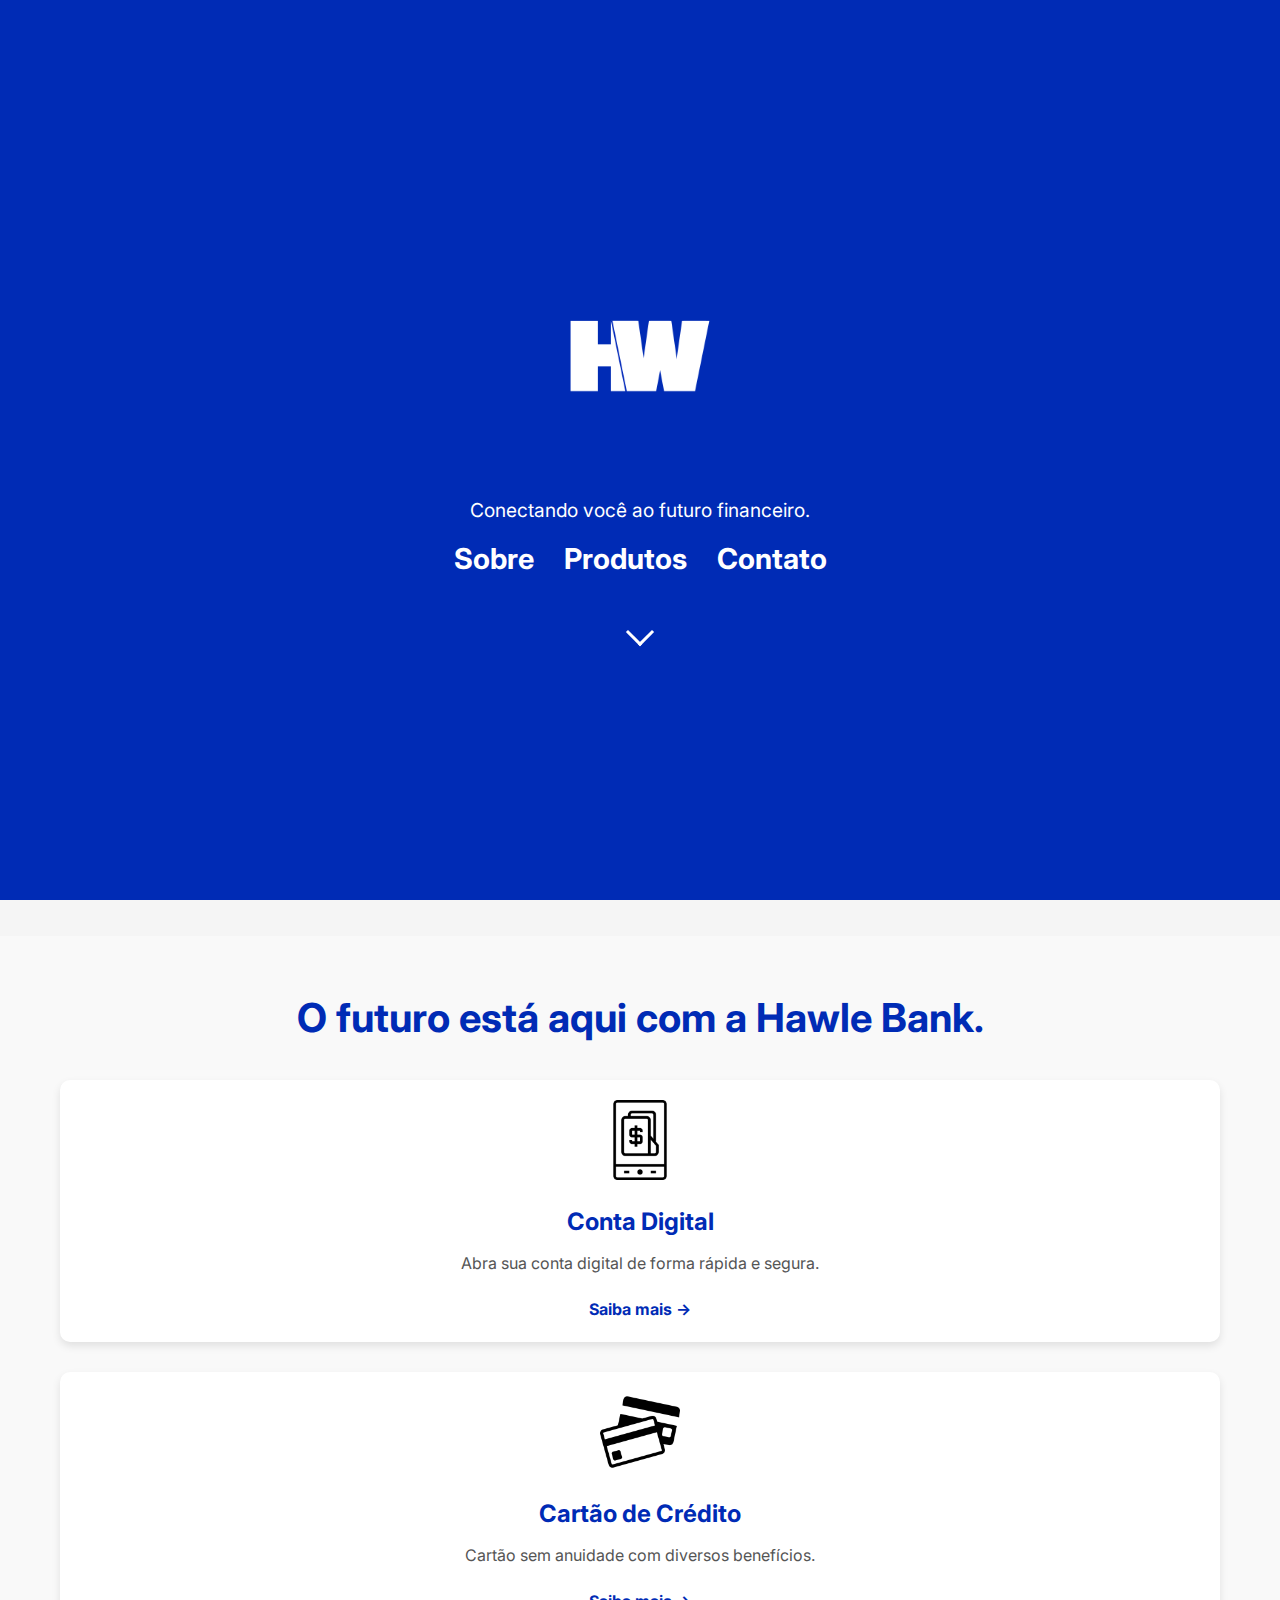
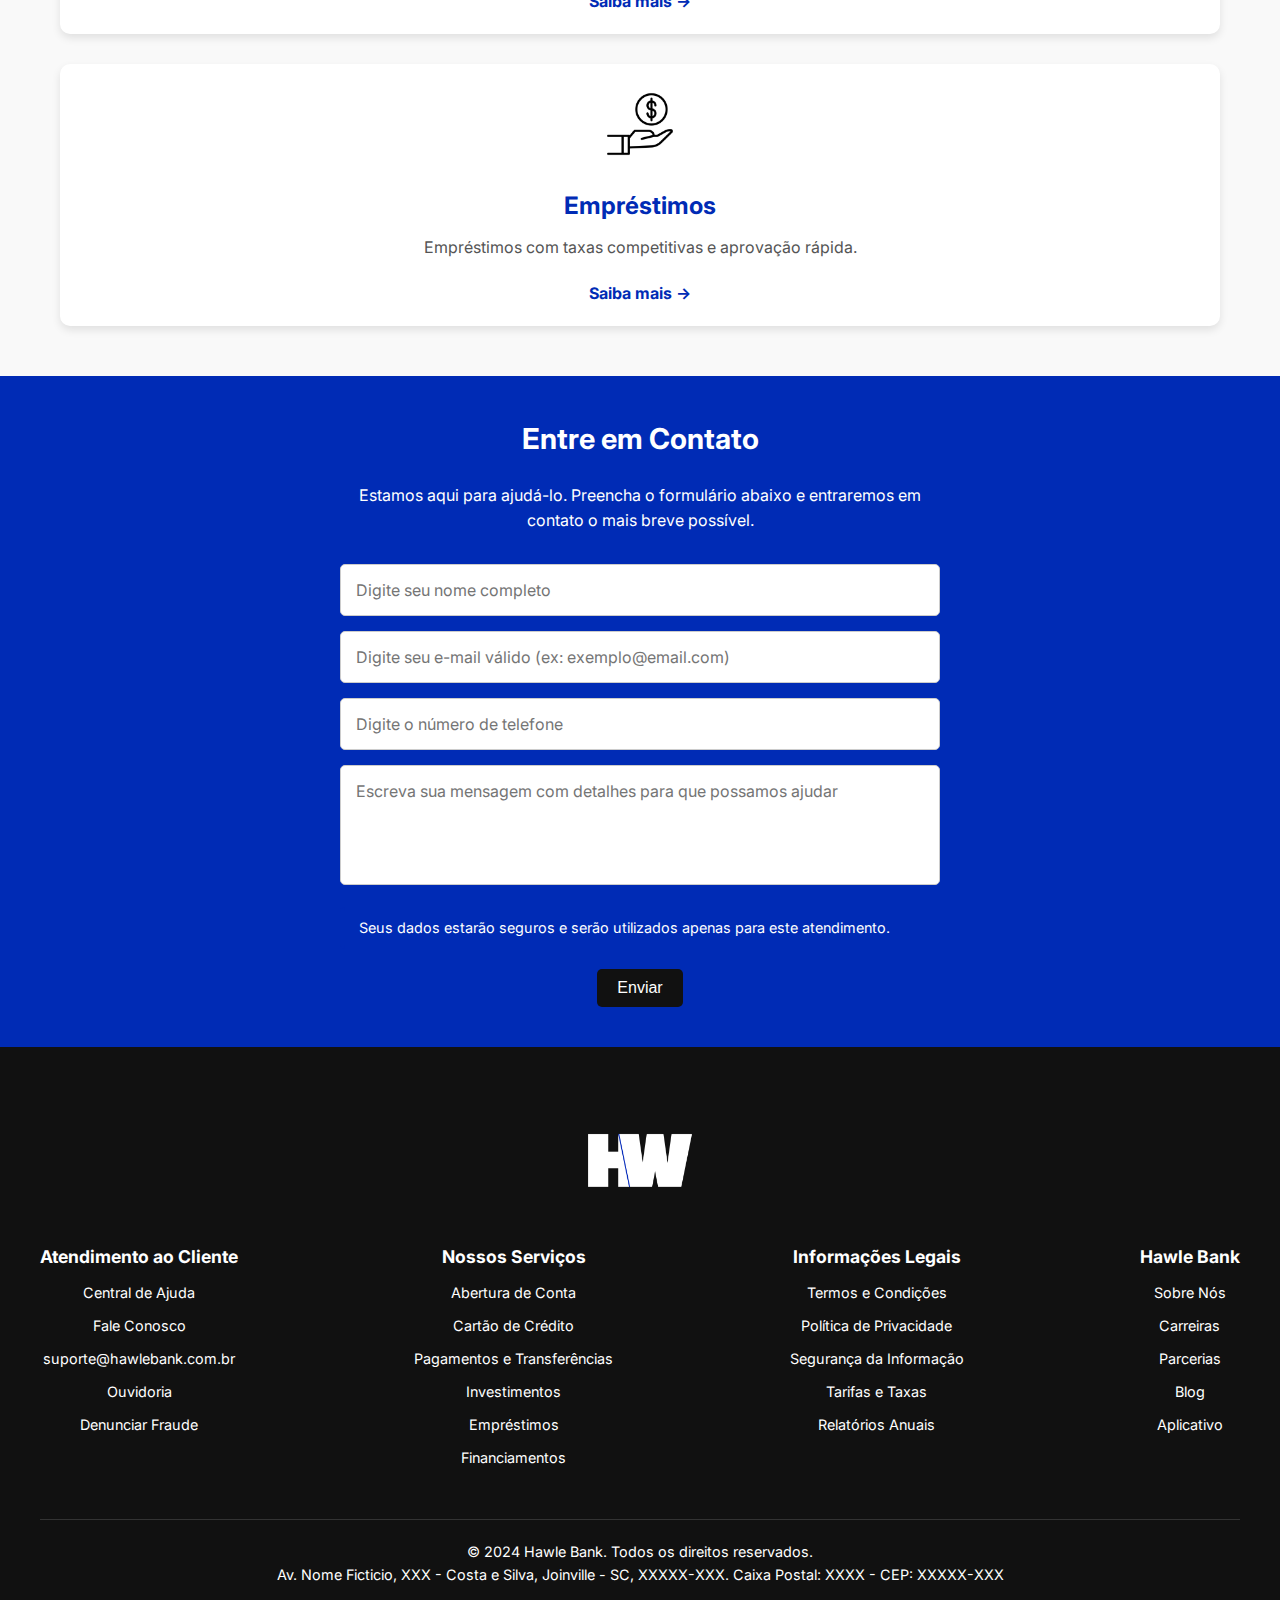
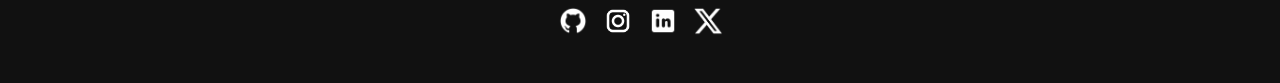
==== commit feb295e2: "Deixei o site com uma cara mais moderna mas ainda falta arrumar uns bugs no slide" ====
--- a/index.html
+++ b/index.html
@@ -89,11 +89,16 @@
         </div>
     </div>
 
-    <!-- Controles do Carrossel -->
+        <!-- Controles do Carrossel -->
     <div class="carousel-controls">
-        <button class="prev-slide" aria-label="Slide anterior">&larr;</button>
-        <button class="next-slide" aria-label="Próximo slide">&rarr;</button>
-    </div>
+        <button class="prev-slide" aria-label="Slide anterior">
+            &laquo;
+        </button>
+        <button class="next-slide" aria-label="Próximo slide">
+            &raquo;
+        </button>
+    </div>
+
 
     <!-- Indicadores -->
     <div class="carousel-indicators">
@@ -106,12 +111,17 @@
 <!-- Seção de Credibilidade -->
 <section class="credibility">
     <div class="container">
-        <h2>Confiança e Segurança</h2>
-        <p>Na Hawle Bank, priorizamos a segurança e a confiança de nossos clientes.</p>
-        <div class="credibility-images">
-            <img src="images/security.jpg" alt="Segurança">
-            <img src="images/trust.jpg" alt="Confiança">
-            <img src="images/support.jpeg" alt="Suporte">
+        <div class="credibility-content">
+            <div class="credibility-text">
+                <h2>Confiança e Segurança</h2>
+                <p>
+                    Sua segurança é nossa prioridade. Garantimos soluções modernas que trazem tranquilidade e confiança em cada transação financeira.
+                </p>
+                <a href="pages/em-obras.html" class="cta-link">Saiba mais &rarr;</a>
+            </div>
+            <div class="credibility-image">
+                <img src="images/security.jpg" alt="Segurança avançada">
+            </div>
         </div>
     </div>
 </section>
@@ -119,23 +129,39 @@
 <!-- Seção de Funcionalidades -->
 <section class="features">
     <div class="container">
-        <h2>Nossos Serviços</h2>
+        <h2>O futuro está aqui com a Hawle Bank.</h2>
         <div class="features-list">
-            <div>
+            <!-- Conta Digital -->
+            <div class="feature-card">
+                <div class="feature-icon">
+                    <img src="images/digital-account-icon.png" alt="Ícone Conta Digital">
+                </div>
                 <h3>Conta Digital</h3>
                 <p>Abra sua conta digital de forma rápida e segura.</p>
-            </div>
-            <div>
+                <a href="pages/em-obras.html" class="cta-link">Saiba mais &rarr;</a>
+            </div>
+            <!-- Cartão de Crédito -->
+            <div class="feature-card">
+                <div class="feature-icon">
+                    <img src="images/credit-card-icon.png" alt="Ícone Cartão de Crédito">
+                </div>
                 <h3>Cartão de Crédito</h3>
                 <p>Cartão sem anuidade com diversos benefícios.</p>
-            </div>
-            <div>
+                <a href="pages/em-obras.html" class="cta-link">Saiba mais &rarr;</a>
+            </div>
+            <!-- Empréstimos -->
+            <div class="feature-card">
+                <div class="feature-icon">
+                    <img src="images/loan-icon.png" alt="Ícone Empréstimos">
+                </div>
                 <h3>Empréstimos</h3>
                 <p>Empréstimos com taxas competitivas e aprovação rápida.</p>
-            </div>
-        </div>
-    </div>
-</section>
+                <a href="pages/em-obras.html" class="cta-link">Saiba mais &rarr;</a>
+            </div>
+        </div>
+    </div>
+</section>
+
 
 <section class="contact">
     <div class="container">
@@ -144,38 +170,98 @@
             <p class="form-description">
                 Estamos aqui para ajudá-lo. Preencha o formulário abaixo e entraremos em contato o mais breve possível.
             </p>
+            <!-- Mensagem de Segurança -->
             <form class="contact-form">
-                <input type="text" placeholder="Seu nome" required>
-                <input type="email" placeholder="Seu e-mail" required>
-                <input type="tel" placeholder="Seu telefone" required>
-                <textarea placeholder="Sua mensagem" required></textarea>
+                <input type="text" placeholder="Digite seu nome completo" required>
+                <input type="email" placeholder="Digite seu e-mail válido (ex: exemplo@email.com)" required>
+                <input type="tel" id="phone" placeholder="Digite o número de telefone" required>
+                <textarea placeholder="Escreva sua mensagem com detalhes para que possamos ajudar" required></textarea>
+                <p class="security-message">
+                    Seus dados estarão seguros e serão utilizados apenas para este atendimento.
+                </p>
                 <button type="submit">Enviar</button>
             </form>
         </div>
     </div>
 </section>
 
-<section class="social-media">
-    <h3>Siga-nos nas redes sociais</h3>
-    <div class="social-icons">
-        <a href="https://www.instagram.com/paulorohdenjr" target="_blank" title="Instagram">
-            <img src="images/instagram-icon.png" alt="Instagram">
-        </a>
-        <a href="https://www.twitter.com/rowhden" target="_blank" title="X (Twitter)">
-            <img src="images/twitter-icon.png" alt="X (Twitter)">
-        </a>
-        <a href="https://www.linkedin.com/in/paulo-rohden/" target="_blank" title="LinkedIn">
-            <img src="images/linkedin-icon.png" alt="LinkedIn">
-        </a>
-        <a href="https://www.tiktok.com/rowhden" target="_blank" title="TikTok">
-            <img src="images/tiktok-icon.png" alt="TikTok">
-        </a>
-    </div>
-</section>
-
-<!-- Rodapé -->
-<footer>
-    <p>&copy; 2024 Hawle Bank. Todos os direitos reservados.</p>
+<!-- Modal de Confirmação -->
+<div class="modal" id="confirmation-modal">
+    <div class="modal-content">
+        <h2>Mensagem Enviada!</h2>
+        <p>Nosso time entrará em contato com você o mais breve possível. (Isso é um teste dãr)</p>
+        <button id="close-modal">Fechar</button>
+    </div>
+</div>
+
+<footer class="site-footer">
+    <div class="footer-container">
+
+        <!-- Logo -->
+        <div class="footer-logo-container">
+            <img src="images/logo-white.png" alt="HW Logo" class="footer-logo-animated">
+        </div>
+
+        <!-- Colunas de links -->
+        <div class="footer-columns">
+            <div class="footer-column">
+                <h3>Atendimento ao Cliente</h3>
+                <ul>
+                    <li><a href="#">Central de Ajuda</a></li>
+                    <li><a href="#">Fale Conosco</a></li>
+                    <li><a href="mailto:suporte@hawlebank.com.br">suporte@hawlebank.com.br</a></li>
+                    <li><a href="#">Ouvidoria</a></li>
+                    <li><a href="#">Denunciar Fraude</a></li>
+                </ul>
+            </div>
+            <div class="footer-column">
+                <h3>Nossos Serviços</h3>
+                <ul>
+                    <li><a href="#">Abertura de Conta</a></li>
+                    <li><a href="#">Cartão de Crédito</a></li>
+                    <li><a href="#">Pagamentos e Transferências</a></li>
+                    <li><a href="#">Investimentos</a></li>
+                    <li><a href="#">Empréstimos</a></li>
+                    <li><a href="#">Financiamentos</a></li>
+                </ul>
+            </div>
+            <div class="footer-column">
+                <h3>Informações Legais</h3>
+                <ul>
+                    <li><a href="#">Termos e Condições</a></li>
+                    <li><a href="#">Política de Privacidade</a></li>
+                    <li><a href="#">Segurança da Informação</a></li>
+                    <li><a href="#">Tarifas e Taxas</a></li>
+                    <li><a href="#">Relatórios Anuais</a></li>
+                </ul>
+            </div>
+            <div class="footer-column">
+                <h3>Hawle Bank</h3>
+                <ul>
+                    <li><a href="#">Sobre Nós</a></li>
+                    <li><a href="#">Carreiras</a></li>
+                    <li><a href="#">Parcerias</a></li>
+                    <li><a href="#">Blog</a></li>
+                    <li><a href="#">Aplicativo</a></li>
+                </ul>
+            </div>
+        </div>
+
+        <!-- Linha de Copyright -->
+        <div class="footer-bottom">
+            <p>&copy; 2024 Hawle Bank. Todos os direitos reservados.</p>
+            <p>Av. Nome Ficticio, XXX - Costa e Silva, Joinville - SC, XXXXX-XXX. Caixa Postal: XXXX - CEP: XXXXX-XXX</p>
+        </div>
+
+        <!-- Redes Sociais -->
+        <div class="footer-social">
+            <a href="https://github.com/paulorohdenjr"><img src="images/github-icon.png" alt="GitHub"></a>
+            <a href="https://www.instagram.com/paulorohdenjr/"><img src="images/instagram-icon.png" alt="Instagram"></a>
+            <a href="https://www.linkedin.com/in/paulo-rohden/"><img src="images/linkedin-icon.png" alt="LinkedIn"></a>
+            <a href="https://x.com/rowhden"><img src="images/twitter-icon.png" alt="Twitter"></a>
+        </div>
+    </div>
 </footer>
+
 </body>
 </html>
--- a/styles.css
+++ b/styles.css
@@ -31,7 +31,6 @@
     height: 100vh; /* Garante que a altura da página não seja rolável */
 }
 
-
 .intro-screen {
     position: fixed;
     top: 0;
@@ -83,12 +82,11 @@
 }
 
 .logo {
-    height: auto;
-    max-height: 60px; /* Define a altura máxima */
-    width: auto;
-    object-fit: contain; /* Garante que a proporção da imagem seja mantida */
-    transition: transform 0.3s ease, filter 0.3s ease; /* Suaviza transformações e efeitos de cor */
-    cursor: pointer; /* Indica que a logo é clicável */
+    max-height: 50px; /* Limita a altura máxima */
+    width: auto; /* Mantém a proporção */
+    object-fit: contain;
+    transition: transform 0.3s ease, filter 0.3s ease;
+    cursor: pointer;
 }
 
 /* Efeito ao passar o mouse sobre a logo */
@@ -163,16 +161,13 @@
     transform: rotate(-45deg) translate(5px, -5px);
 }
 
-/* Navbar */
 .navbar {
     display: flex;
-    align-items: center;
+    align-items: center; /* Centraliza verticalmente os elementos */
     justify-content: space-between;
-    padding: 10px 20px;
-    background-color: var(--color-white);
-    box-shadow: var(--box-shadow);
+    padding: 10px 15px;
     height: auto;
-    transition: background-color var(--transition), box-shadow var(--transition);
+    background-color: var(--color-bg); /* Fundo azul */
 }
 
 .navbar.scrolled {
@@ -283,15 +278,15 @@
     max-height: 650px;
     overflow: hidden;
     background-color: var(--color-primary);
-    margin: 0 auto;
-    border-radius: 10px; /* Adiciona bordas arredondadas */
-    box-shadow: 0 4px 6px rgba(0, 0, 0, 0.1); /* Sombra para destaque */
+    margin: 20px auto;
+    border-radius: 15px; /* Bordas arredondadas mais suaves */
+    box-shadow: 0 6px 10px rgba(0, 0, 0, 0.15); /* Sombra aprimorada */
 }
 
 .carousel-container {
     display: flex;
     height: 100%;
-    transition: transform 0.5s ease-in-out;
+    transition: transform 0.6s ease-in-out;
 }
 
 .carousel-slide {
@@ -304,9 +299,10 @@
     width: 100%;
     height: 100%;
     object-fit: cover;
-    border-radius: 10px; /* Mantém bordas arredondadas */
-}
-
+    border-radius: 15px; /* Mantém bordas arredondadas */
+}
+
+/* Controles do Carrossel */
 .carousel-controls {
     position: absolute;
     top: 50%;
@@ -314,42 +310,47 @@
     display: flex;
     justify-content: space-between;
     transform: translateY(-50%);
-    pointer-events: none; /* Impede que controles interfiram na navegação de slides */
+    pointer-events: none; /* Previne interferência em outros elementos */
 }
 
 .carousel-controls button {
-    background-color: rgba(0, 0, 0, 0.5) !important; /* Força a aplicação */
-    border: none !important;
-    color: var(--color-white) !important;
-    padding: 10px 15px;
+    background-color: rgba(0, 0, 0, 0.6);
+    border: none;
+    color: #fff;
+    width: 50px;
+    height: 50px;
+    font-size: 1.5rem;
     cursor: pointer;
-    font-size: 1.5rem;
-    transition: background-color 0.3s ease;
-    pointer-events: auto;
     border-radius: 50%;
+    pointer-events: auto; /* Garante clicabilidade */
+    display: flex;
+    align-items: center;
+    justify-content: center;
+    transition: transform 0.3s ease, box-shadow 0.3s ease;
+    backdrop-filter: blur(4px); /* Adiciona efeito de desfoque */
 }
 
 .carousel-controls button:hover,
 .carousel-controls button:focus {
-    background-color: rgba(0, 0, 0, 0.8);
-    outline: none; /* Remove borda padrão do foco */
-    box-shadow: 0 0 8px rgba(255, 255, 255, 0.8); /* Destaque ao focar */
+    transform: scale(1.2); /* Efeito de zoom ao interagir */
+    box-shadow: 0 0 15px rgba(255, 255, 255, 0.7); /* Realce */
+    outline: none; /* Remove borda padrão */
 }
 
 /* Indicadores do Carrossel */
 .carousel-indicators {
     position: absolute;
-    bottom: 10px;
+    bottom: 15px;
     left: 50%;
     transform: translateX(-50%);
     display: flex;
-    gap: 10px;
+    gap: 12px;
 }
 
 .carousel-indicators button {
-    width: 12px;
-    height: 12px;
-    background-color: rgba(255, 255, 255, 0.5);
+    width: 14px;
+    height: 14px;
+    background-color: rgba(255, 255, 255, 0.4);
     border: none;
     border-radius: 50%;
     cursor: pointer;
@@ -358,13 +359,117 @@
 
 .carousel-indicators button:hover,
 .carousel-indicators button:focus {
-    background-color: rgba(255, 255, 255, 1);
-    transform: scale(1.2);
+    background-color: rgba(255, 255, 255, 0.9);
+    transform: scale(1.3);
 }
 
 .carousel-indicators button.active {
     background-color: var(--color-white); /* Indicador ativo */
-}
+    box-shadow: 0 0 10px rgba(255, 255, 255, 0.6);
+}
+
+/* Melhoria nos detalhes do carrossel */
+.carousel-slide .caption {
+    position: absolute;
+    bottom: 20px;
+    left: 20px;
+    color: #fff;
+    font-size: 1.2rem;
+    background: rgba(0, 0, 0, 0.5);
+    padding: 10px 15px;
+    border-radius: 8px;
+    backdrop-filter: blur(4px);
+}
+
+
+/* Estilo do Footer */
+.site-footer {
+    background-color: #111;
+    color: #fff;
+    padding: 40px 20px;
+    font-size: 0.9rem;
+    line-height: 1.6;
+}
+
+.footer-container {
+    max-width: 1200px;
+    margin: 0 auto;
+}
+
+.footer-logo img {
+    max-width: 150px;
+    margin-bottom: 20px;
+}
+
+.footer-columns {
+    display: flex;
+    flex-wrap: wrap;
+    gap: 20px;
+    margin-bottom: 40px;
+    justify-content: space-between;
+}
+
+.footer-column h3 {
+    font-size: 1.1rem;
+    margin-bottom: 10px;
+}
+
+.footer-column ul {
+    list-style: none;
+    padding: 0;
+    margin: 0;
+}
+
+.footer-column ul li {
+    margin-bottom: 10px;
+}
+
+.footer-column ul li a {
+    color: #fff;
+    text-decoration: none;
+    transition: color 0.3s ease;
+}
+
+.footer-column ul li a:hover {
+    color: #f5a623;
+}
+
+/* Rodapé inferior */
+.footer-bottom {
+    text-align: center;
+    border-top: 1px solid #333;
+    padding-top: 20px;
+}
+
+.footer-social {
+    display: flex;
+    justify-content: center;
+    gap: 15px;
+    margin-top: 20px;
+}
+
+.footer-social a img {
+    max-width: 30px;
+    transition: transform 0.3s ease;
+}
+
+.footer-social a img:hover {
+    transform: scale(1.2);
+}
+
+.footer-logo-animated {
+    max-width: 150px; /* Tamanho inicial da logo */
+    height: auto;
+    transition: transform 0.5s ease, opacity 0.5s ease, filter 0.5s ease; /* Transições suaves */
+    cursor: pointer; /* Mostra que é interativo */
+}
+
+.footer-logo-animated:hover {
+    transform: scale(1.1) rotate(5deg); /* Amplia e inclina ao passar o mouse */
+    filter: brightness(1.5); /* Aumenta o brilho */
+    opacity: 0.9; /* Torna um pouco mais translúcido */
+}
+
 
 /* Responsividade */
 @media (max-width: 768px) {
@@ -381,74 +486,178 @@
         width: 10px;
         height: 10px;
     }
-}
-
-
-/* Seção de Credibilidade */
+
+    .footer-columns {
+        flex-direction: column;
+    }
+
+    .footer-column {
+        margin-bottom: 20px;
+    }
+}
+
+
+/* Estilo da Seção de Credibilidade */
 .credibility {
-    padding: 40px 20px;
-    background-color: var(--color-white);
+    padding: 50px 20px;
+    background-color: #f5f5f5; /* Fundo claro */
+}
+
+.credibility .container {
+    max-width: 1200px;
+    margin: 0 auto;
+}
+
+.credibility-content {
+    display: flex;
+    flex-direction: row;
+    align-items: center;
+    gap: 30px;
+    justify-content: space-between;
+}
+
+/* Estilo do Texto */
+.credibility-text {
+    flex: 1;
+    text-align: left;
+}
+
+.credibility-text h2 {
+    font-size: 2.5rem;
+    color: #002BB5;
+    margin-bottom: 20px;
+}
+
+.credibility-text p {
+    font-size: 1.2rem;
+    color: #555;
+    line-height: 1.8;
+    margin-bottom: 20px;
+}
+
+.credibility-text .cta-link {
+    font-size: 1rem;
+    color: #002BB5;
+    font-weight: bold;
+    text-decoration: none;
+    transition: color 0.3s ease;
+}
+
+.credibility-text .cta-link:hover {
+    color: #001D99;
+}
+
+/* Estilo da Imagem */
+.credibility-image {
+    flex: 1;
     text-align: center;
 }
 
-.credibility h2 {
-    color: var(--color-primary);
-    margin-bottom: 20px;
-}
-
-.credibility-images {
-    display: flex;
+.credibility-image img {
+    width: 100%;
+    max-width: 500px;
+    border-radius: 10px;
+    box-shadow: 0 4px 10px rgba(0, 0, 0, 0.1);
+    object-fit: cover;
+}
+
+
+/* Responsividade */
+@media (max-width: 768px) {
+    .credibility-content {
+        flex-direction: column;
+        text-align: center;
+    }
+
+    .credibility-text h2 {
+        font-size: 2rem;
+    }
+
+    .credibility-text p {
+        font-size: 1rem;
+    }
+
+    .credibility-image img {
+        max-width: 100%;
+    }
+}
+
+
+/* Estilo da Seção de Funcionalidades */
+.features {
+    padding: 50px 20px;
+    background-color: #f9f9f9;
+    text-align: center;
+}
+
+.features .container {
+    max-width: 1200px;
+    margin: 0 auto;
+}
+
+.features h2 {
+    font-size: 2.5rem;
+    color: #002BB5;
+    margin-bottom: 30px;
+}
+
+.features-list {
+    display: flex;
+    gap: 20px;
     justify-content: center;
     flex-wrap: wrap;
-    gap: 20px;
-    margin-top: 20px;
-}
-
-.credibility-images img {
-    width: 100%;
-    max-width: 300px;
+}
+
+.feature-card {
+    background-color: #ffffff;
     border-radius: 10px;
-    box-shadow: var(--box-shadow);
-    transition: transform var(--transition);
-}
-
-.credibility-images img:hover {
-    transform: scale(1.05);
-}
-
-/* Seção de Funcionalidades */
-.features {
-    padding: 40px 20px;
-    background-color: #f5f5f5;
-}
-
-.features h2 {
+    box-shadow: 0 4px 8px rgba(0, 0, 0, 0.1);
+    padding: 20px;
+    flex: 0 0 30%;
     text-align: center;
-    color: var(--color-primary);
-    margin-bottom: 40px;
-}
-
-.features-list {
-    display: grid;
-    grid-template-columns: repeat(auto-fit, minmax(280px, 1fr));
-    gap: 20px;
-}
-
-.features-list div {
-    background-color: var(--color-white);
-    padding: 20px;
-    border-radius: 10px;
-    box-shadow: var(--box-shadow);
-}
-
-.features-list h3 {
-    color: var(--color-primary);
-}
+    transition: transform 0.3s ease, box-shadow 0.3s ease;
+}
+
+.feature-card:hover {
+    transform: translateY(-10px);
+    box-shadow: 0 6px 12px rgba(0, 0, 0, 0.15);
+}
+
+.feature-icon img {
+    width: 80px;
+    height: auto;
+    margin-bottom: 15px;
+}
+
+.feature-card h3 {
+    font-size: 1.5rem;
+    color: #002BB5;
+    margin-bottom: 10px;
+}
+
+.feature-card p {
+    font-size: 1rem;
+    color: #555;
+    margin-bottom: 20px;
+}
+
+.feature-card .cta-link {
+    font-size: 1rem;
+    color: #002BB5;
+    font-weight: bold;
+    text-decoration: none;
+    transition: color 0.3s ease;
+}
+
+.feature-card .cta-link:hover {
+    color: #001D99;
+}
+
 
 /* Estilização da seção de contato */
 .contact {
     padding: 40px 20px;
-    background-color: var(--color-primary);
+    background-color: var(--color-bg);
     color: var(--color-white);
     text-align: center;
 }
@@ -468,24 +677,28 @@
 .contact-content .form-description {
     margin-bottom: 30px;
     font-size: 1rem;
-    color: #cccccc;
+    color: #fff;
 }
 
 .contact-form input,
 .contact-form textarea {
+    font-family: 'Inter', sans-serif; /* Define a fonte como Inter */
+    font-size: 1rem; /* Mesma altura de fonte */
+    color: #111111; /* Cor do texto */
     margin-bottom: 15px;
     padding: 15px;
     border: 1px solid #cccccc;
     border-radius: 5px;
     width: 100%;
     box-sizing: border-box;
-    font-size: 1rem;
+    resize: none; /* Evita redimensionamento em input */
 }
 
 .contact-form input:focus,
 .contact-form textarea:focus {
     border-color: var(--color-bg);
     box-shadow: 0 0 8px rgba(255, 153, 0, 0.5);
+    outline: none;
 }
 
 .contact-form textarea {
@@ -494,7 +707,7 @@
 }
 
 .contact-form button {
-    background-color: #002BB5;
+    background-color: var(--color-footer);
     color: #ffffff;
     border: none;
     border-radius: 5px;
@@ -508,6 +721,81 @@
     background-color: #001F8D;
 }
 
+/* Mensagem de Segurança */
+.security-message {
+    font-size: 0.9rem;
+    color: #fff;
+    border-left: 4px solid #002BB5;
+    padding: 10px 15px;
+    border-radius: 5px;
+    margin-bottom: 20px;
+    text-align: left;
+    line-height: 1.5;
+}
+
+/* Estilo do Modal */
+.modal {
+    position: fixed;
+    top: 0;
+    left: 0;
+    width: 100%;
+    height: 100%;
+    background: rgba(0, 0, 0, 0.6);
+    display: none;
+    justify-content: center;
+    align-items: center;
+    z-index: 1000;
+}
+
+.modal-content {
+    background: #fff;
+    padding: 20px;
+    border-radius: 10px;
+    text-align: center;
+    box-shadow: 0 4px 8px rgba(0, 0, 0, 0.2);
+    animation: fadeIn 0.3s ease-in-out;
+}
+
+.modal-content h2 {
+    font-size: 1.8rem;
+    color: #002BB5;
+    margin-bottom: 15px;
+}
+
+.modal-content p {
+    font-size: 1rem;
+    color: #444;
+    margin-bottom: 20px;
+}
+
+.modal-content button {
+    background: #002BB5;
+    color: #fff;
+    border: none;
+    padding: 10px 20px;
+    font-size: 1rem;
+    border-radius: 5px;
+    cursor: pointer;
+    transition: background-color 0.3s ease;
+}
+
+.modal-content button:hover {
+    background: #001f8d;
+}
+
+/* Animação */
+@keyframes fadeIn {
+    from {
+        opacity: 0;
+        transform: translateY(-20px);
+    }
+    to {
+        opacity: 1;
+        transform: translateY(0);
+    }
+}
+
+
 /* Redes Sociais */
 .social-media {
     text-align: center;
@@ -564,16 +852,191 @@
 @media (max-width: 768px) {
     /* Navbar no mobile */
     .navbar {
+        position: relative; /* Garante que a logo seja corretamente posicionada */
         display: flex;
+        justify-content: space-between;
         align-items: center;
-        justify-content: space-between;
-        padding: 10px 20px;
-        height: 60px; /* Define uma altura padrão */
-        position: relative; /* Necessário para posicionamento absoluto */
+        padding: 10px 15px;
     }
     
 
     /* Botão hambúrguer no lado esquerdo */
+    .hamburger {
+        position: absolute;
+        left: 15px; /* Alinha à esquerda */
+        top: 50%; /* Centraliza verticalmente */
+        transform: translateY(-50%);
+        z-index: 2000; /* Garante que esteja acima de outros elementos */
+    }
+    
+    .hamburger span {
+        background: var(--color-white); /* Cor inicial (ajustada no scroll) */
+        height: 3px;
+        border-radius: 2px;
+        transition: background-color 0.3s ease;
+    }
+    
+
+    /* Logo centralizada no mobile */
+    .logo {
+        position: relative; /* Não usa absolute para evitar sobreposição */
+        max-height: 40px; /* Reduz a altura no mobile */
+        margin: 0 auto; /* Garante centralização */
+    }   
+
+    /* Esconde os links padrão no mobile */
+    .nav-links {
+        display: none;
+    }
+
+    /* Menu móvel */
+    .menu-overlay {
+        display: none; /* Oculto por padrão */
+        position: fixed;
+        top: 0;
+        left: 0;
+        width: 100%;
+        height: 100%;
+        background-color: var(--color-bg); /* Fundo azul */
+        z-index: 1500;
+        flex-direction: column;
+        justify-content: center;
+        align-items: center;
+        transition: opacity 0.3s ease-in-out;
+    }
+
+    .menu-overlay.active {
+        display: flex; /* Mostra o menu quando ativo */
+        opacity: 1;
+    }
+
+    /* Links do menu móvel */
+    .menu-overlay .nav-links {
+        list-style: none;
+        display: flex;
+        flex-direction: column;
+        gap: 20px;
+        text-align: center;
+        padding: 0;
+    }
+
+    .menu-overlay .nav-links a {
+        color: var(--color-white);
+        font-size: 1.5rem; /* Tamanho maior para o mobile */
+        font-weight: bold;
+        text-decoration: none;
+        transition: color 0.3s ease;
+    }
+
+    .menu-overlay .nav-links a:hover {
+        color: #FFDD00; /* Destaque ao passar o mouse */
+    }
+    
+    /* Ícones no mobile */
+    .nav-right {
+        display: none; /* Esconde ícones no mobile */
+    }
+
+    .nav-left {
+        display: flex;
+        justify-content: center; /* Centraliza no mobile */
+        width: 100%; /* Ocupa a largura total */
+        position: relative;
+    }
+
+    .nav-icons {
+        display: none; /* Esconde os ícones no mobile */
+    }
+}
+
+/* Slogan */
+.intro-slogan {
+    color: var(--color-white);
+    font-size: 1.2rem; /* Reduzindo o tamanho da fonte */
+    margin: 10px 0; /* Diminuindo o espaçamento abaixo da logo */
+    font-weight: 400;
+    text-align: center;
+}
+
+/* Indicador de scroll */
+.scroll-indicator {
+    margin-top: 40px; /* Aumentando a distância da seta para os links */
+    display: flex;
+    justify-content: center;
+    align-items: center;
+}
+
+.scroll-indicator .arrow {
+    display: block;
+    width: 20px;
+    height: 20px;
+    border: solid var(--color-white);
+    border-width: 0 3px 3px 0;
+    transform: rotate(45deg);
+    animation: bounce 1.5s infinite;
+}
+
+.credibility h2 {
+    font-size: 2rem;
+}
+
+.credibility-description {
+    font-size: 1rem;
+    margin-bottom: 30px;
+}
+
+.features-list {
+    flex-direction: column;
+    gap: 30px;
+}
+
+.feature-card {
+    flex: 0 0 100%;
+}
+
+/* Animação da seta */
+@keyframes bounce {
+    0% {
+        transform: rotate(45deg) translateY(0);
+    }
+    50% {
+        transform: rotate(45deg) translateY(10px);
+    }
+    100% {
+        transform: rotate(45deg) translateY(0);
+    }
+}
+
+@media (min-width: 769px) {
+    .hamburger {
+        display: none;
+    }
+
+    .menu-overlay {
+        display: none;
+    }
+
+    .nav-links {
+        display: flex;
+        gap: 20px;
+        justify-content: flex-end;
+        align-items: center;
+        list-style: none;
+    }
+
+    .nav-links a {
+        color: var(--color-white);
+        font-size: 1rem;
+        text-decoration: none;
+        font-weight: bold;
+    }
+}
+
+@media (max-width: 576px) {
+    .nav-icons {
+        display: none; /* Oculta os ícones no mobile muito pequeno */
+    }
+
     .hamburger {
         display: flex; /* Exibe o botão no mobile */
         flex-direction: column;
@@ -587,170 +1050,6 @@
         transform: translateY(-50%); /* Centraliza verticalmente */
         z-index: 2000; /* Garante que fique acima do menu */
     }
-    
-    .hamburger span {
-        background: var(--color-white); /* Cor inicial (ajustada no scroll) */
-        height: 3px;
-        border-radius: 2px;
-        transition: background-color 0.3s ease;
-    }
-    
-
-    /* Logo centralizada no mobile */
-    .logo {
-        position: absolute; /* Garante que a logo fique fixa no centro */
-        left: 50%; /* Centraliza horizontalmente */
-        transform: translateX(-50%); /* Compensa o deslocamento para alinhar ao centro */
-        max-height: 50px; /* Ajusta o tamanho no mobile */
-        z-index: 1000; /* Garante que esteja acima de outros elementos */
-    }
-    
-
-    /* Esconde os links padrão no mobile */
-    .nav-links {
-        display: none;
-    }
-
-    /* Menu móvel em tela cheia */
-  /* Menu móvel */
-.menu-overlay {
-    display: none; /* Oculto por padrão */
-    position: fixed;
-    top: 0;
-    left: 0;
-    width: 100%;
-    height: 100%;
-    background-color: var(--color-bg); /* Fundo azul */
-    z-index: 1500;
-    flex-direction: column;
-    justify-content: center;
-    align-items: center;
-    transition: opacity 0.3s ease-in-out;
-}
-
-.menu-overlay.active {
-    display: flex; /* Mostra o menu quando ativo */
-    opacity: 1;
-}
-
-/* Links do menu móvel */
-.menu-overlay .nav-links {
-    list-style: none;
-    display: flex;
-    flex-direction: column;
-    gap: 20px;
-    text-align: center;
-    padding: 0;
-}
-
-.menu-overlay .nav-links a {
-    color: var(--color-white);
-    font-size: 1.5rem; /* Tamanho maior para o mobile */
-    font-weight: bold;
-    text-decoration: none;
-    transition: color 0.3s ease;
-}
-
-.menu-overlay .nav-links a:hover {
-    color: #FFDD00; /* Destaque ao passar o mouse */
-}
-    /* Ícones no mobile */
-    .nav-right {
-        display: none; /* Esconde ícones no mobile */
-    }
-
-    .nav-icons {
-        right: 10px; /* Alinha à direita */
-        position: absolute; /* Garante alinhamento fixo */
-    }
-}
-
-/* Slogan */
-.intro-slogan {
-    color: var(--color-white);
-    font-size: 1.2rem; /* Reduzindo o tamanho da fonte */
-    margin: 10px 0; /* Diminuindo o espaçamento abaixo da logo */
-    font-weight: 400;
-    text-align: center;
-}
-
-/* Indicador de scroll */
-.scroll-indicator {
-    margin-top: 40px; /* Aumentando a distância da seta para os links */
-    display: flex;
-    justify-content: center;
-    align-items: center;
-}
-
-.scroll-indicator .arrow {
-    display: block;
-    width: 20px;
-    height: 20px;
-    border: solid var(--color-white);
-    border-width: 0 3px 3px 0;
-    transform: rotate(45deg);
-    animation: bounce 1.5s infinite;
-}
-
-/* Animação da seta */
-@keyframes bounce {
-    0% {
-        transform: rotate(45deg) translateY(0);
-    }
-    50% {
-        transform: rotate(45deg) translateY(10px);
-    }
-    100% {
-        transform: rotate(45deg) translateY(0);
-    }
-}
-
-
-
-
-@media (min-width: 769px) {
-    .hamburger {
-        display: none;
-    }
-
-    .menu-overlay {
-        display: none;
-    }
-
-    .nav-links {
-        display: flex;
-        gap: 20px;
-        justify-content: flex-end;
-        align-items: center;
-        list-style: none;
-    }
-
-    .nav-links a {
-        color: var(--color-white);
-        font-size: 1rem;
-        text-decoration: none;
-        font-weight: bold;
-    }
-}
-
-@media (max-width: 576px) {
-    .nav-icons {
-        display: none; /* Oculta os ícones no mobile muito pequeno */
-    }
-
-    .hamburger {
-        display: flex; /* Exibe o botão no mobile */
-        flex-direction: column;
-        justify-content: space-between;
-        height: 24px;
-        width: 30px;
-        cursor: pointer;
-        position: absolute; /* Posiciona no canto esquerdo */
-        top: 50%;
-        left: 20px;
-        transform: translateY(-50%); /* Centraliza verticalmente */
-        z-index: 2000; /* Garante que fique acima do menu */
-    }
 
     .logo {
         left: 50%; /* Centraliza novamente */
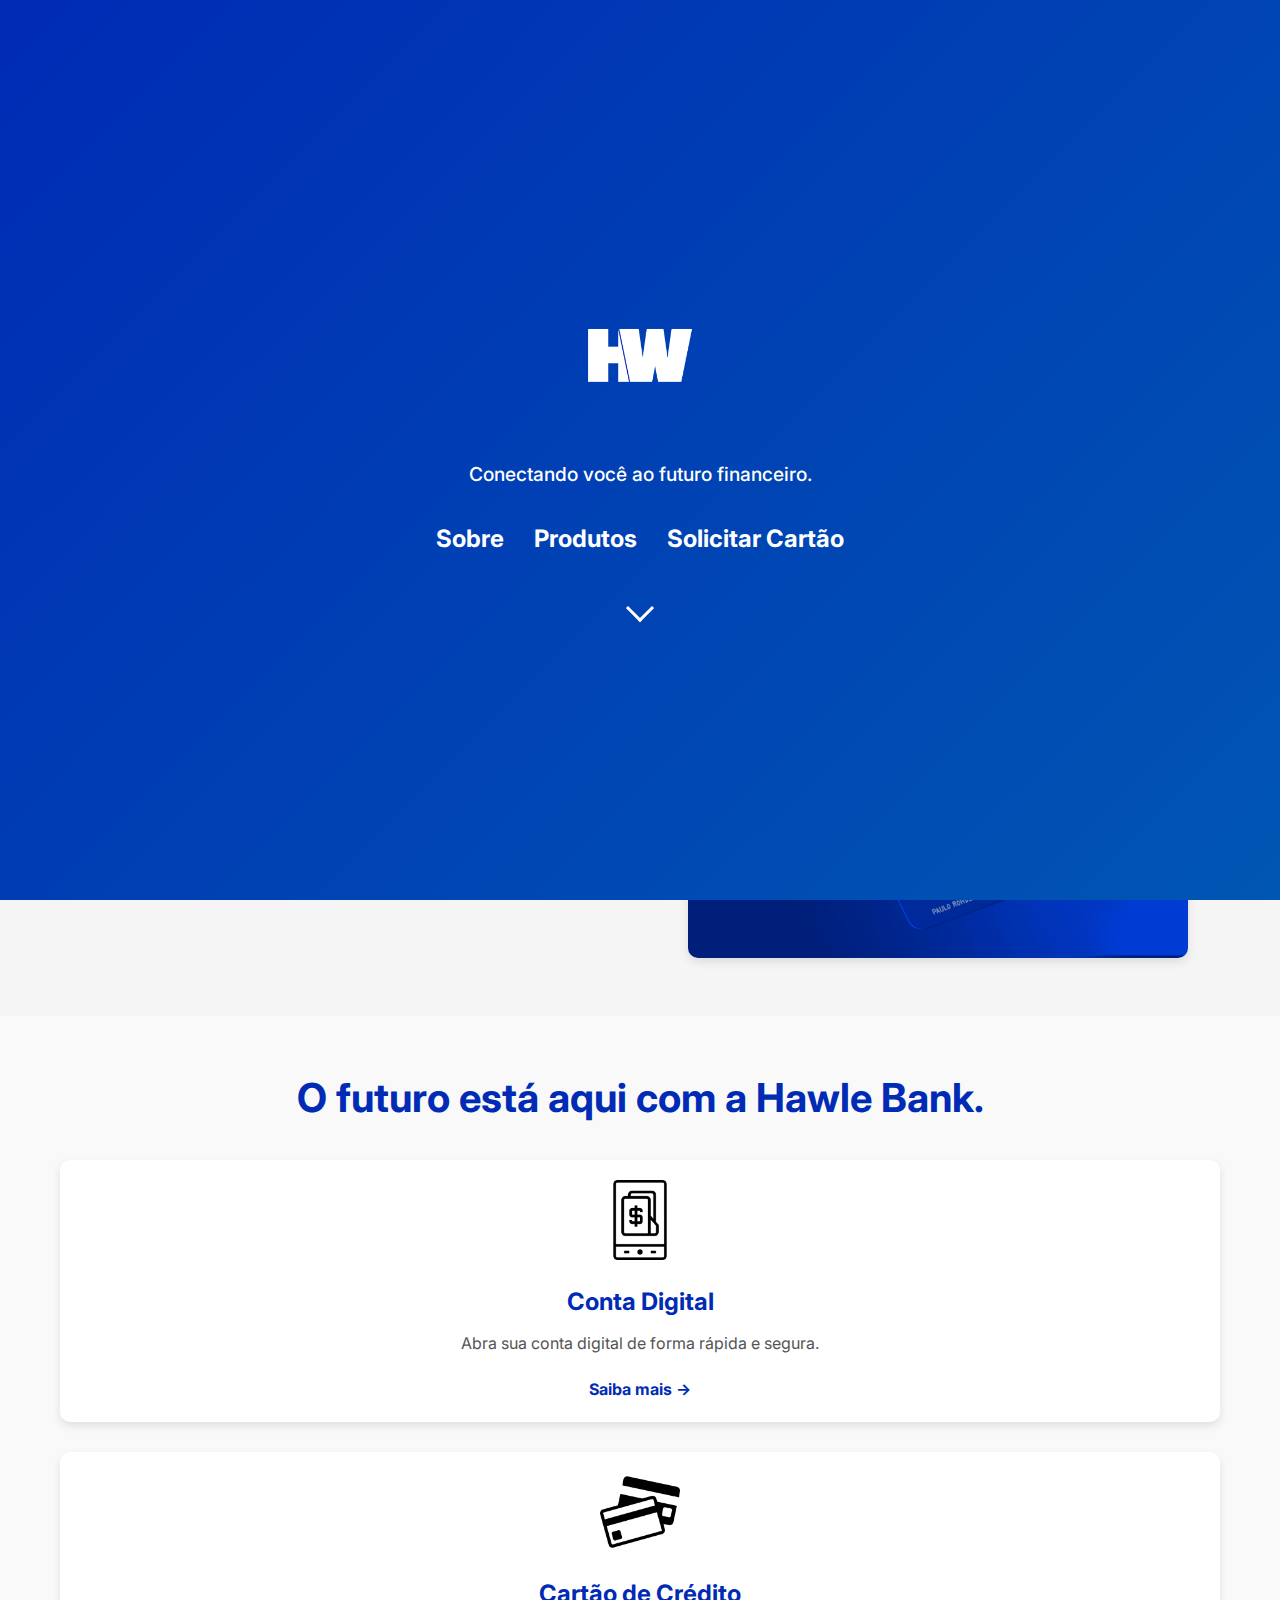
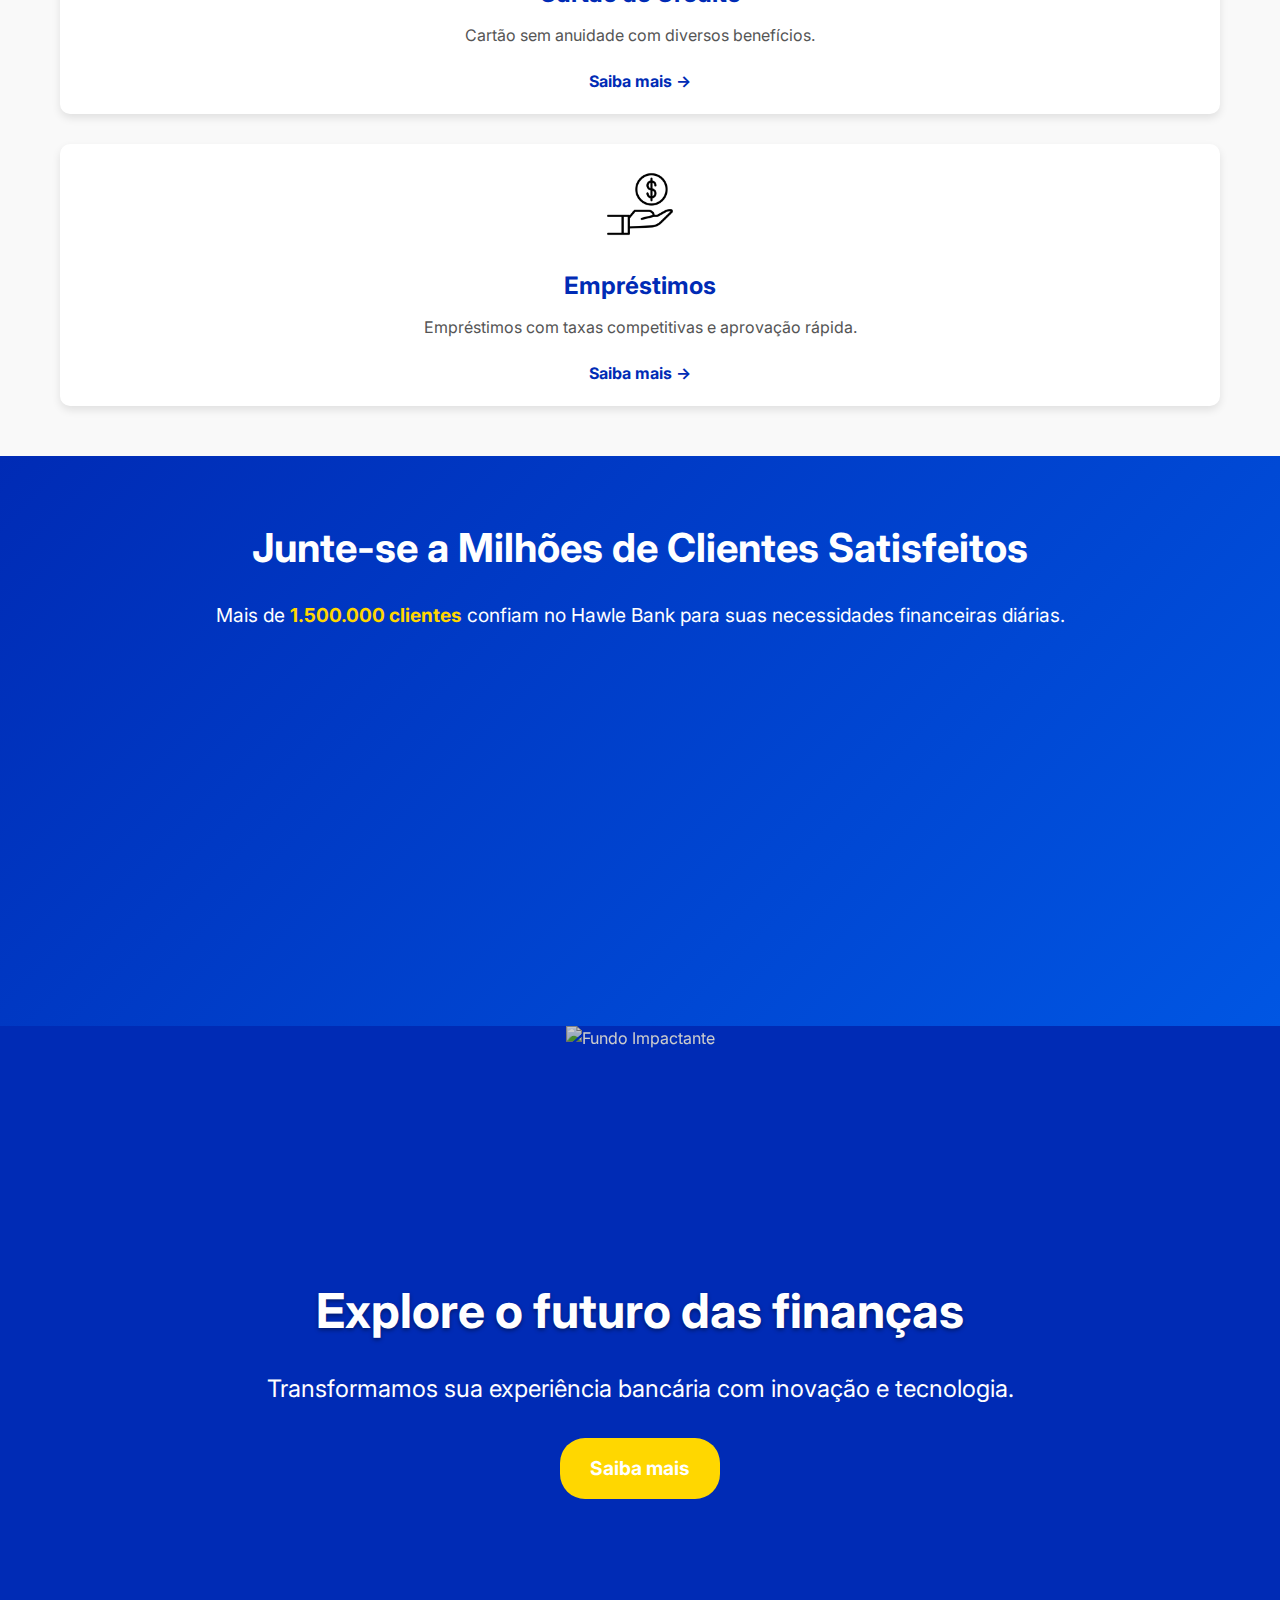
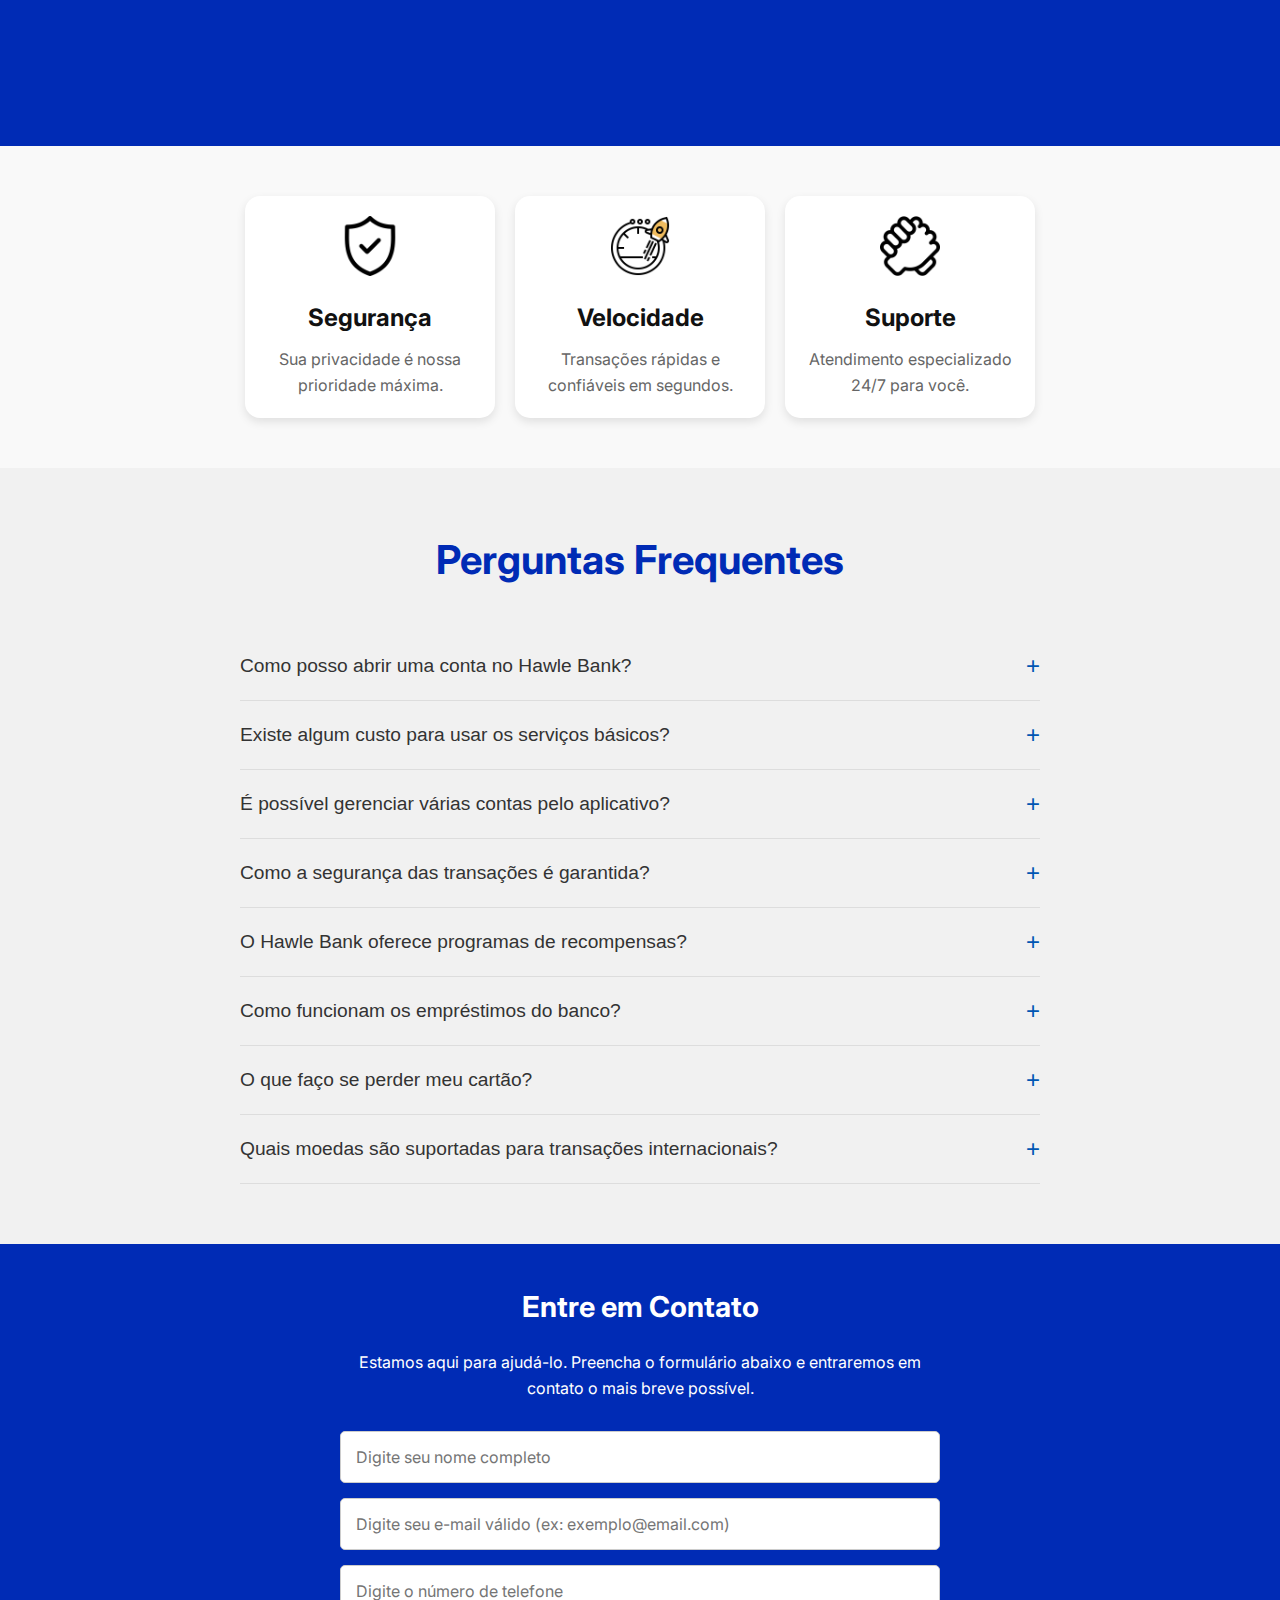
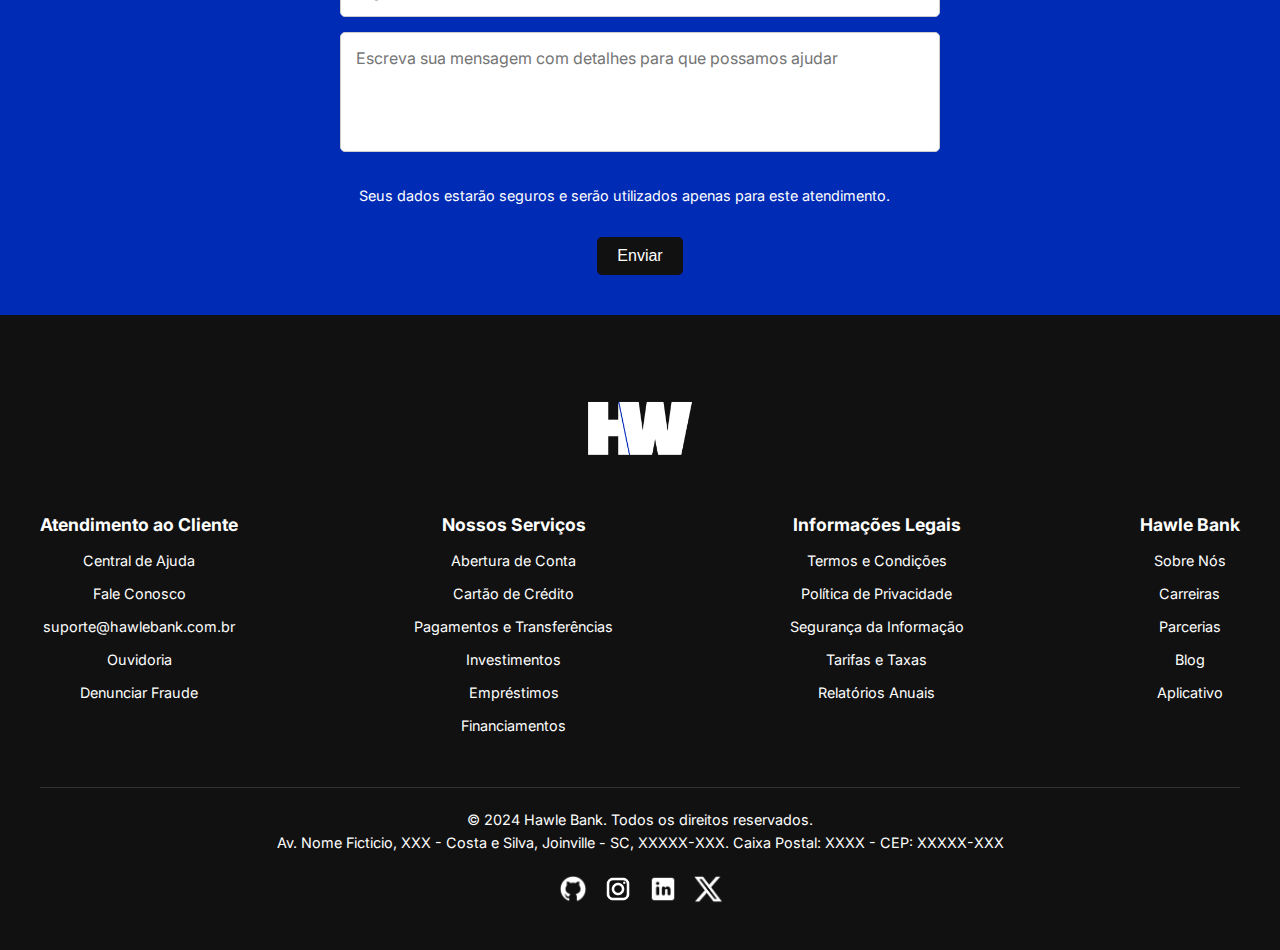
==== commit db74f277: "Adicionei mais seções ao site e coloquei um estilo diferente no menu mobile" ====
--- a/index.html
+++ b/index.html
@@ -23,7 +23,7 @@
         <ul class="intro-links">
             <li><a href="pages/em-obras.html">Sobre</a></li>
             <li><a href="pages/em-obras.html">Produtos</a></li>
-            <li><a href="pages/em-obras.html">Contato</a></li>
+            <li><a href="pages/em-obras.html">Solicitar Cartão</a></li>
         </ul>
         <!-- Adicionando a seta animada -->
         <div class="scroll-indicator">
@@ -35,7 +35,7 @@
 <header>
     <nav class="navbar">
         <!-- Botão de menu hambúrguer (somente para mobile) -->
-        <button class="hamburger" aria-label="Abrir menu">
+        <button class="hamburger">
             <span></span>
             <span></span>
             <span></span>
@@ -52,7 +52,7 @@
         <ul class="nav-links">
             <li><a href="pages/em-obras.html">Sobre</a></li>
             <li><a href="pages/em-obras.html">Produtos</a></li>
-            <li><a href="pages/em-obras.html">Contato</a></li>
+            <li><a href="pages/em-obras.html">Solicitar Cartão</a></li>
         </ul>
         
         <!-- Ícones adicionais (desktop) -->
@@ -65,12 +65,20 @@
     
     <!-- Overlay do menu mobile -->
     <div class="menu-overlay">
+        <div class="menu-header">
+            <img src="images/logo-white.png" alt="HW Logo" class="menu-logo">
+            <p class="menu-tagline">Seu futuro financeiro começa aqui.</p>
+        </div>
         <ul class="nav-links mobile">
             <li><a href="index.html" class="inicio-link">Início</a></li>
             <li><a href="pages/em-obras.html">Sobre</a></li>
             <li><a href="pages/em-obras.html">Produtos</a></li>
-            <li><a href="pages/em-obras.html">Contato</a></li>
+            <li><a href="pages/em-obras.html">Solicitar Cartão</a></li>
         </ul>
+        <div class="menu-footer">
+            <a href="#" class="login-link">Acessar minha conta</a>
+            <button class="cta-button">Criar conta grátis</button>
+        </div>
     </div>
 </header>
 
@@ -162,6 +170,167 @@
     </div>
 </section>
 
+<section class="social-proof-dynamic">
+    <div class="container">
+        <div class="content">
+            <div class="text-content">
+                <h2>Junte-se a Milhões de Clientes Satisfeitos</h2>
+                <p class="subtitle">
+                    Mais de <span class="highlight">1.500.000 clientes</span> confiam no Hawle Bank para suas necessidades financeiras diárias.
+                </p>
+            </div>
+
+            <div class="statistics">
+                <div class="stat-item" data-animation="slide-left">
+                    <h3>99%</h3>
+                    <p>Satisfação de Clientes</p>
+                </div>
+                <div class="stat-item" data-animation="slide-right">
+                    <h3>10+ anos</h3>
+                    <p>De Mercado</p>
+                </div>
+                <div class="stat-item" data-animation="slide-left">
+                    <h3>20 países</h3>
+                    <p>Com Presença Global</p>
+                </div>
+            </div>
+
+            <div class="testimonials">
+                <div class="testimonial" data-animation="fade-in">
+                    <blockquote>
+                        "O Hawle Bank simplificou minha vida financeira. Tudo que eu preciso está em um único lugar."
+                    </blockquote>
+                    <p class="author">– Fernanda Silva</p>
+                </div>
+                <div class="testimonial" data-animation="fade-in">
+                    <blockquote>
+                        "Experiência incrível! Atendimento de alta qualidade e tecnologia de ponta."
+                    </blockquote>
+                    <p class="author">– Lucas Almeida</p>
+                </div>
+            </div>
+        </div>
+    </div>
+</section>
+
+<!-- Seção de Destaque -->
+<section class="highlight-section">
+    <div class="highlight-content">
+        <h1>Explore o futuro das finanças</h1>
+        <p>Transformamos sua experiência bancária com inovação e tecnologia.</p>
+        <a href="#" class="cta-highlight">Saiba mais</a>
+    </div>
+    <div class="highlight-background">
+        <img src="images/highlight-bg.jpg" alt="Fundo Impactante">
+    </div>
+</section>
+
+<!-- Nova Seção Cards Animados -->
+<section class="animated-cards">
+    <div class="cards-container">
+        <div class="card">
+        <div class="card-icon">
+            <img src="images/icon-security.png" alt="Segurança">
+        </div>
+        <h3>Segurança</h3>
+        <p>Sua privacidade é nossa prioridade máxima.</p>
+        </div>
+        <div class="card">
+        <div class="card-icon">
+            <img src="images/icon-speed.png" alt="Velocidade">
+        </div>
+        <h3>Velocidade</h3>
+        <p>Transações rápidas e confiáveis em segundos.</p>
+        </div>
+        <div class="card">
+        <div class="card-icon">
+            <img src="images/icon-support.png" alt="Suporte">
+        </div>
+        <h3>Suporte</h3>
+        <p>Atendimento especializado 24/7 para você.</p>
+        </div>
+    </div>
+</section>
+
+<section class="faq-section">
+    <div class="container">
+        <h2>Perguntas Frequentes</h2>
+        <div class="faq">
+            <div class="faq-item">
+                <button class="faq-question">
+                    Como posso abrir uma conta no Hawle Bank?
+                    <span class="icon">+</span>
+                </button>
+                <div class="faq-answer">
+                    <p>A abertura da conta pode ser feita de forma 100% online. Basta acessar nosso site ou aplicativo, preencher o cadastro e seguir as instruções. Tudo em menos de 5 minutos!</p>
+                </div>
+            </div>
+            <div class="faq-item">
+                <button class="faq-question">
+                    Existe algum custo para usar os serviços básicos?
+                    <span class="icon">+</span>
+                </button>
+                <div class="faq-answer">
+                    <p>Os serviços básicos, como transferências entre contas Hawle e pagamentos de boletos, são gratuitos. Consulte nossa tabela de tarifas para serviços adicionais.</p>
+                </div>
+            </div>
+            <div class="faq-item">
+                <button class="faq-question">
+                    É possível gerenciar várias contas pelo aplicativo?
+                    <span class="icon">+</span>
+                </button>
+                <div class="faq-answer">
+                    <p>Sim! Nosso aplicativo permite que você gerencie várias contas ao mesmo tempo, de forma prática e segura, ideal para quem possui contas pessoais e empresariais.</p>
+                </div>
+            </div>
+            <div class="faq-item">
+                <button class="faq-question">
+                    Como a segurança das transações é garantida?
+                    <span class="icon">+</span>
+                </button>
+                <div class="faq-answer">
+                    <p>Utilizamos criptografia de ponta, autenticação em dois fatores e sistemas avançados de monitoramento para garantir a segurança de todas as transações realizadas.</p>
+                </div>
+            </div>
+            <div class="faq-item">
+                <button class="faq-question">
+                    O Hawle Bank oferece programas de recompensas?
+                    <span class="icon">+</span>
+                </button>
+                <div class="faq-answer">
+                    <p>Sim, temos um programa exclusivo de cashback em compras e vantagens em parcerias com empresas selecionadas. Confira no app as ofertas disponíveis para sua conta.</p>
+                </div>
+            </div>
+            <div class="faq-item">
+                <button class="faq-question">
+                    Como funcionam os empréstimos do banco?
+                    <span class="icon">+</span>
+                </button>
+                <div class="faq-answer">
+                    <p>Nossos empréstimos têm aprovação rápida e condições personalizadas. Basta solicitar pelo app ou site, informando o valor desejado e o prazo de pagamento.</p>
+                </div>
+            </div>
+            <div class="faq-item">
+                <button class="faq-question">
+                    O que faço se perder meu cartão?
+                    <span class="icon">+</span>
+                </button>
+                <div class="faq-answer">
+                    <p>Em caso de perda, você pode bloquear imediatamente o cartão pelo nosso aplicativo e solicitar a emissão de um novo em poucos cliques.</p>
+                </div>
+            </div>
+            <div class="faq-item">
+                <button class="faq-question">
+                    Quais moedas são suportadas para transações internacionais?
+                    <span class="icon">+</span>
+                </button>
+                <div class="faq-answer">
+                    <p>Atualmente, oferecemos suporte para mais de 20 moedas internacionais, incluindo dólar americano, euro e libra esterlina. Consulte a lista completa no site.</p>
+                </div>
+            </div>
+        </div>
+    </div>
+</section>
 
 <section class="contact">
     <div class="container">
--- a/styles.css
+++ b/styles.css
@@ -125,32 +125,33 @@
     padding: 0 20px;
 }
 
-/* Estilo do Botão Hambúrguer */
 .hamburger {
-    background: none;
-    border: none;
-    cursor: pointer;
-    display: flex;
+    position: fixed; /* Para garantir que o botão fique no topo */
+    top: 15px; /* Ajuste conforme necessário */
+    left: 15px; /* Ajuste conforme necessário */
+    z-index: 2000; /* Certifique-se de que está acima de outros elementos */
+    display: flex; /* Garante que as linhas do botão estejam visíveis */
     flex-direction: column;
     justify-content: space-between;
     height: 24px;
     width: 30px;
-    z-index: 2000;
-    position: relative;
+    background: none; /* Remove qualquer fundo indesejado */
+    border: none;
+    cursor: pointer;
 }
 
 .hamburger span {
     display: block;
-    height: 3px; /* Altura da linha */
-    width: 100%; /* Largura completa */
-    background: var(--color-white);
+    height: 3px;
+    width: 100%;
+    background: var(--color-white); /* Linha branca */
     border-radius: 2px;
     transition: transform 0.3s ease, opacity 0.3s ease;
 }
 
-/* Animação quando o menu está ativo */
 .hamburger.active span:nth-child(1) {
-    transform: rotate(45deg) translate(5px, 5px);
+    transform: rotate(45deg) translate(5px, 5px); /* Forma a barra superior */
+    background: var(--color-white); /* Cor branca */
 }
 
 .hamburger.active span:nth-child(2) {
@@ -158,8 +159,10 @@
 }
 
 .hamburger.active span:nth-child(3) {
-    transform: rotate(-45deg) translate(5px, -5px);
-}
+    transform: rotate(-45deg) translate(5px, -5px); /* Forma a barra inferior */
+    background: var(--color-white); /* Cor branca */
+}
+
 
 .navbar {
     display: flex;
@@ -168,6 +171,7 @@
     padding: 10px 15px;
     height: auto;
     background-color: var(--color-bg); /* Fundo azul */
+    z-index: 1000; /* Certifique-se de que o header esteja acima */
 }
 
 .navbar.scrolled {
@@ -229,23 +233,216 @@
     color: var(--color-white);
 }
 
-/* Menu mobile */
 .menu-overlay {
-    display: none;
-    position: fixed;
-    top: 0;
-    left: 0;
+    display: flex;
+    flex-direction: column;
+    justify-content: center; /* Centraliza verticalmente */
+    align-items: flex-start; /* Mantém alinhado à esquerda */
+    padding: 20px; /* Espaçamento interno */
+    height: 100vh; /* Garante que o menu ocupe toda a altura da tela */
+}
+
+.menu-overlay ul.nav-links.mobile {
+    list-style: none; /* Remove marcadores */
+    margin: 20px; /* Espaçamento externo ao redor da borda */
+    padding: 10px; /* Espaçamento interno */
+    border: 2px solid rgba(255, 255, 255, 0.5); /* Adiciona borda */
+    border-radius: 8px; /* Bordas arredondadas */
+    background-color: rgba(255, 255, 255, 0.1); /* Fundo sutil para destacar */
+    width: 100%; /* Garante que ocupe toda a largura disponível */
+    box-sizing: border-box; /* Inclui bordas no cálculo do tamanho total */
+}
+
+/* Estilo dos itens do menu */
+.menu-overlay ul.nav-links.mobile li {
+    margin: 15px 0; /* Espaçamento entre os itens */
+    border-bottom: 2px solid #fff; /* Linha branca */
+}
+
+.menu-overlay ul.nav-links.mobile li:last-child {
+    border-bottom: 2px solid #fff; /* Linha branca somente em Contato */
+}
+
+/* Links dentro do menu */
+.menu-overlay ul.nav-links.mobile li a {
+    text-decoration: none;
+    color: #fff !important; /* Força a cor branca */
+    font-size: 1.2rem;
+    font-weight: 500;
+    display: block;
+    width: 100%; /* Faz o link ocupar toda a largura */
+    padding: 10px 0; /* Espaçamento interno */
+    transition: color 0.3s ease-in-out;
+}
+
+.menu-overlay ul.nav-links.mobile li a:hover {
+    color: #FFD700; /* Efeito hover */
+}
+
+/* Botões no menu overlay */
+.menu-overlay .cta-buttons {
+    display: flex;
+    flex-direction: column; /* Exibe botões em coluna */
+    gap: 15px; /* Espaçamento entre botões */
+    margin: 20px 20px; /* Espaçamento entre o último link e os botões */
+}
+
+.menu-overlay .cta-buttons button {
+    font-size: 1rem;
+    font-weight: 600;
+    padding: 10px;
+    border-radius: 25px;
+    transition: all 0.3s ease;
+}
+
+/* Primeiro botão estilo preenchido */
+.menu-overlay .cta-buttons .btn-primary {
+    background-color: #FFD700;
+    color: #000;
+    border: none;
+}
+
+.menu-overlay .cta-buttons .btn-primary:hover {
+    background-color: #fff;
+    color: #000;
+}
+
+/* Segundo botão estilo outline */
+.menu-overlay .cta-buttons .btn-outline {
+    background-color: transparent;
+    color: #fff;
+    border: 2px solid #fff;
+}
+
+.menu-overlay .cta-buttons .btn-outline:hover {
+    background-color: #FFD700;
+    color: #000;
+}
+
+/* Espaçamento entre o último link e os botões */
+.menu-overlay ul.nav-links.mobile + .cta-buttons {
+    margin-top: 30px;
+}
+
+/* Cabeçalho do Menu */
+.menu-header {
+    text-align: center;
+    margin-top: 30px;
+}
+
+.menu-logo {
+    width: 120px;
+    margin-bottom: 10px;
+}
+
+/* Simplificação da tagline */
+.menu-tagline {
+    font-size: 1.2rem; /* Tamanho do texto */
+    font-weight: 500; /* Peso médio */
+    color: #fff; /* Cor dourada */
+    text-align: left; /* Alinha à esquerda */
+    margin: 20px 20px; /* Espaçamento interno */
+}
+
+/* Animação de fade-in */
+@keyframes fadeIn {
+    from {
+        opacity: 0;
+        transform: translateY(-10px);
+    }
+    to {
+        opacity: 1;
+        transform: translateY(0);
+    }
+}
+
+/* Hover dinâmico */
+.menu-tagline:hover {
+    background: rgba(255, 255, 255, 0.2); /* Torna o fundo mais visível */
+    color: #FFD700; /* Muda o texto para dourado */
+    transform: scale(1.05); /* Leve aumento */
+    box-shadow: 0 6px 12px rgba(0, 0, 0, 0.6); /* Intensifica a sombra */
+}
+
+/* Links do Menu */
+.nav-links.mobile {
+    list-style: none;
+    padding: 0;
+    margin: 30px 0;
+    text-align: center;
     width: 100%;
-    height: 100%;
-    background: var(--color-bg);
-    justify-content: center;
+}
+
+.nav-links.mobile li {
+    margin: 15px 0;
+}
+
+.nav-links.mobile a {
+    color: #fff;
+    text-decoration: none;
+    font-size: 18px;
+    font-weight: bold;
+    transition: color 0.3s ease;
+}
+
+.nav-links.mobile a:hover {
+    color: #FFD700;
+}
+
+.menu-footer {
+    display: flex;
+    flex-direction: column;
     align-items: center;
-    flex-direction: column;
-    z-index: 1500;
-}
-
-.menu-overlay.active {
-    display: flex;
+    gap: 15px; /* Espaçamento entre os botões */
+}
+
+
+/* Botão de "Criar conta grátis" */
+.cta-button {
+    background-color: transparent; /* Fundo transparente */
+    color: #fff; /* Texto branco */
+    border: 2px solid #fff; /* Traçado branco */
+    border-radius: 50px;
+    padding: 10px 25px;
+    font-size: 16px;
+    font-weight: bold;
+    cursor: pointer;
+    transition: background-color 0.3s ease, transform 0.2s ease, color 0.3s ease;
+    width: 100%; /* Faz o botão ocupar toda a largura disponível */
+    max-width: 300px; /* Define um limite máximo de largura */
+    text-align: center;
+}
+
+.cta-button:hover {
+    background-color: #FFD700; /* Fundo dourado no hover */
+    color: #fff; /* Texto azul no hover */
+    transform: scale(1.05); /* Efeito de crescimento */
+    border-color: #FFD700; /* Traçado dourado no hover */
+}
+
+/* Botão de "Acessar minha conta" */
+.login-link {
+    display: inline-block;
+    background-color: #fff; /* Fundo dourado */
+    color: #002BB5; /* Texto azul */
+    border: 2px solid #fff; /* Traçado dourado */
+    border-radius: 50px;
+    padding: 10px 25px;
+    font-size: 16px;
+    font-weight: bold;
+    text-decoration: none;
+    cursor: pointer;
+    width: 100%; /* Faz o botão ocupar toda a largura disponível */
+    max-width: 300px; /* Define um limite máximo de largura */
+    text-align: center;
+    transition: background-color 0.3s ease, color 0.3s ease, transform 0.2s ease;
+}
+
+.login-link:hover {
+    background-color: #FFD700; /* Fundo azul no hover */
+    color: #fff; /* Texto dourado no hover */
+    transform: scale(1.05); /* Efeito de crescimento */
+    border-color: #FFD700; /* Traçado dourado no hover */
 }
 
 /* Ícones adicionais */
@@ -279,8 +476,10 @@
     overflow: hidden;
     background-color: var(--color-primary);
     margin: 20px auto;
-    border-radius: 15px; /* Bordas arredondadas mais suaves */
+   
     box-shadow: 0 6px 10px rgba(0, 0, 0, 0.15); /* Sombra aprimorada */
+    margin-top: 100px; /* Adicione um espaçamento no topo */
+    z-index: 1; /* Mantenha o carrossel abaixo do header */
 }
 
 .carousel-container {
@@ -299,7 +498,9 @@
     width: 100%;
     height: 100%;
     object-fit: cover;
-    border-radius: 15px; /* Mantém bordas arredondadas */
+    
+    max-height: 100%; /* Certifique-se de que a imagem não ultrapasse o limite */
+    margin-top: 0; /* Ajuste qualquer margem superior */
 }
 
 /* Controles do Carrossel */
@@ -949,14 +1150,139 @@
     }
 }
 
-/* Slogan */
+
+
+/* Tela inicial */
+.intro-screen {
+    position: fixed;
+    top: 0;
+    left: 0;
+    width: 100%;
+    height: 100vh;
+    background: linear-gradient(135deg, #002BB5, #0056b3); /* Gradiente moderno */
+    display: flex;
+    justify-content: center;
+    align-items: center;
+    z-index: 2000;
+    animation: fadeIn 1s ease-in-out; /* Animação ao carregar */
+}
+
+/* Animação de fade-in */
+@keyframes fadeIn {
+    from {
+        opacity: 0;
+        transform: scale(0.95);
+    }
+    to {
+        opacity: 1;
+        transform: scale(1);
+    }
+}
+
+/* Conteúdo centralizado */
+.intro-content {
+    text-align: center;
+    color: var(--color-white);
+}
+
+/* Logo com efeito ao passar o mouse */
+.intro-logo {
+    width: 150px;
+    margin-bottom: 20px;
+    animation: logoBounce 2s infinite; /* Efeito bounce */
+    cursor: pointer;
+    transition: transform 0.3s ease, filter 0.3s ease;
+}
+
+.intro-logo:hover {
+    transform: scale(1.1);
+    filter: brightness(1.3);
+}
+
+/* Animação de bounce */
+@keyframes logoBounce {
+    0%, 100% {
+        transform: translateY(0);
+    }
+    50% {
+        transform: translateY(-10px);
+    }
+}
+
+/* Slogan com destaque */
 .intro-slogan {
+    font-size: 1.2rem;
+    font-weight: 500;
+    color: #fff; /* Dourado para contraste */
+    margin-bottom: 30px;
+    animation: fadeInUp 1.5s ease;
+}
+
+/* Links do menu inicial */
+.intro-links {
+    list-style: none;
+    display: flex;
+    justify-content: center;
+    gap: 30px;
+    padding: 0;
+    margin: 20px 0;
+}
+
+.intro-links li a {
     color: var(--color-white);
-    font-size: 1.2rem; /* Reduzindo o tamanho da fonte */
-    margin: 10px 0; /* Diminuindo o espaçamento abaixo da logo */
-    font-weight: 400;
-    text-align: center;
-}
+    text-decoration: none;
+    font-size: 1.5rem;
+    font-weight: bold;
+    position: relative;
+    transition: color 0.3s ease;
+}
+
+.intro-links li a::after {
+    content: '';
+    position: absolute;
+    bottom: -5px;
+    left: 0;
+    width: 0;
+    height: 3px;
+    background: #FFD700; /* Sublinhado dourado */
+    transition: width 0.3s ease;
+}
+
+.intro-links li a:hover {
+    color: #FFD700;
+}
+
+.intro-links li a:hover::after {
+    width: 100%;
+}
+
+/* Seta animada */
+.scroll-indicator {
+    margin-top: 30px;
+    display: flex;
+    justify-content: center;
+}
+
+.scroll-indicator .arrow {
+    display: block;
+    width: 20px;
+    height: 20px;
+    border: solid var(--color-white);
+    border-width: 0 3px 3px 0;
+    transform: rotate(45deg);
+    animation: bounceArrow 1.5s infinite;
+}
+
+/* Animação da seta */
+@keyframes bounceArrow {
+    0%, 100% {
+        transform: rotate(45deg) translateY(0);
+    }
+    50% {
+        transform: rotate(45deg) translateY(10px);
+    }
+}
+
 
 /* Indicador de scroll */
 .scroll-indicator {
@@ -993,6 +1319,298 @@
 .feature-card {
     flex: 0 0 100%;
 }
+
+/* Estilo da seção de destaque */
+.highlight-section {
+    display: flex;
+    align-items: center;
+    justify-content: center;
+    position: relative;
+    height: 80vh;
+    overflow: hidden;
+    text-align: center;
+    background-color: #002BB5;
+    color: #fff;
+    padding: 20px;
+}
+
+.highlight-content {
+    z-index: 2;
+    max-width: 800px;
+    animation: fadeIn 1.5s ease;
+}
+
+.highlight-content h1 {
+    font-size: 3rem;
+    margin-bottom: 20px;
+    text-shadow: 0 2px 4px rgba(0, 0, 0, 0.4);
+}
+
+.highlight-content p {
+    font-size: 1.5rem;
+    margin-bottom: 30px;
+}
+
+.highlight-content .cta-highlight {
+    display: inline-block;
+    padding: 15px 30px;
+    font-size: 1.2rem;
+    font-weight: bold;
+    color: #fff;
+    background-color: #FFD700;
+    text-decoration: none;
+    border-radius: 25px;
+    transition: background-color 0.3s ease, transform 0.3s ease;
+}
+
+.highlight-content .cta-highlight:hover {
+    background-color: #fff;
+    color: #002BB5;
+    transform: scale(1.1);
+}
+
+.highlight-background {
+    position: absolute;
+    top: 0;
+    left: 0;
+    width: 100%;
+    height: 100%;
+    z-index: 1;
+    overflow: hidden;
+}
+
+.highlight-background img {
+    width: 100%;
+    height: 100%;
+    object-fit: cover;
+    filter: brightness(0.8);
+}
+
+/* Seção de Cards Animados */
+.animated-cards {
+    padding: 50px 20px;
+    background: #f9f9f9;
+    text-align: center;
+}
+
+.cards-container {
+    display: flex;
+    gap: 20px;
+    justify-content: center;
+    flex-wrap: wrap;
+}
+
+.card {
+    background: #fff;
+    border-radius: 15px;
+    padding: 20px;
+    box-shadow: 0 4px 10px rgba(0, 0, 0, 0.1);
+    transition: transform 0.3s ease, box-shadow 0.3s ease;
+    width: 250px;
+}
+
+.card:hover {
+    transform: scale(1.05);
+    box-shadow: 0 6px 15px rgba(0, 0, 0, 0.2);
+}
+
+.card-icon img {
+    width: 60px;
+    margin-bottom: 15px;
+}
+
+.card h3 {
+    font-size: 1.5rem;
+    margin-bottom: 10px;
+}
+
+.card p {
+    font-size: 1rem;
+    color: #666;
+}
+
+.faq-section {
+    padding: 60px 20px;
+    background-color: #f1f1f1;
+}
+
+.faq-section h2 {
+    text-align: center;
+    font-size: 2.5rem;
+    margin-bottom: 40px;
+    color: #002BB5;
+}
+
+.faq {
+    max-width: 800px;
+    margin: 0 auto;
+}
+
+.faq-item {
+    border-bottom: 1px solid #ddd;
+    padding: 20px 0;
+}
+
+.faq-question {
+    background: none;
+    border: none;
+    font-size: 1.2rem;
+    text-align: left;
+    width: 100%;
+    cursor: pointer;
+    display: flex;
+    justify-content: space-between;
+    align-items: center;
+    color: #333;
+    transition: color 0.3s ease;
+}
+
+.faq-question:hover {
+    color: #0056b3;
+}
+
+.faq-answer {
+    display: none;
+    padding: 15px 0;
+    font-size: 1rem;
+    color: #555;
+    line-height: 1.6;
+    animation: fadeIn 0.3s ease-in-out;
+}
+
+.faq-answer p {
+    margin: 0;
+}
+
+.icon {
+    font-size: 1.5rem;
+    color: #0056b3;
+    transition: transform 0.3s;
+}
+
+.faq-item.active .faq-answer {
+    display: block;
+}
+
+.faq-item.active .icon {
+    transform: rotate(45deg);
+}
+
+/* Animação de fade-in para a resposta */
+@keyframes fadeIn {
+    from {
+        opacity: 0;
+        transform: translateY(-10px);
+    }
+    to {
+        opacity: 1;
+        transform: translateY(0);
+    }
+}
+
+.social-proof-dynamic {
+    padding: 60px 20px;
+    background: linear-gradient(135deg, #002BB5, #0056E3);
+    color: #fff;
+    overflow: hidden;
+    position: relative;
+}
+
+.social-proof-dynamic h2 {
+    font-size: 2.5rem;
+    font-weight: 700;
+    margin-bottom: 20px;
+    text-align: center;
+}
+
+.social-proof-dynamic .subtitle {
+    font-size: 1.2rem;
+    text-align: center;
+    margin-bottom: 50px;
+}
+
+.social-proof-dynamic .highlight {
+    color: #FFD700;
+    font-weight: bold;
+}
+
+.statistics {
+    display: flex;
+    justify-content: center;
+    align-items: center;
+    gap: 40px;
+    margin-bottom: 50px;
+}
+
+.stat-item {
+    text-align: center;
+    opacity: 0; /* Para animação */
+    transform: translateX(-100px);
+    transition: all 0.8s ease;
+}
+
+.stat-item h3 {
+    font-size: 2.5rem;
+    font-weight: 700;
+    color: #FFD700;
+    margin-bottom: 10px;
+}
+
+.stat-item p {
+    font-size: 1.1rem;
+    font-weight: 400;
+}
+
+.testimonials {
+    display: flex;
+    justify-content: space-evenly;
+    align-items: center;
+    flex-wrap: wrap;
+    gap: 30px;
+}
+
+.testimonial {
+    max-width: 300px;
+    text-align: left;
+    font-style: italic;
+    opacity: 0; /* Para animação */
+    transform: translateY(50px);
+    transition: all 0.8s ease;
+}
+
+.testimonial blockquote {
+    font-size: 1.2rem;
+    line-height: 1.6;
+    margin-bottom: 15px;
+}
+
+.testimonial .author {
+    font-size: 1rem;
+    font-weight: bold;
+    color: #FFD700;
+}
+
+/* Efeitos de animação */
+[data-animation="slide-left"] {
+    transform: translateX(-100px);
+}
+
+[data-animation="slide-right"] {
+    transform: translateX(100px);
+}
+
+[data-animation="fade-in"] {
+    transform: translateY(50px);
+    opacity: 0;
+}
+
+/* Animação ativada */
+.animated {
+    transform: translateX(0) translateY(0);
+    opacity: 1;
+}
+
+
 
 /* Animação da seta */
 @keyframes bounce {
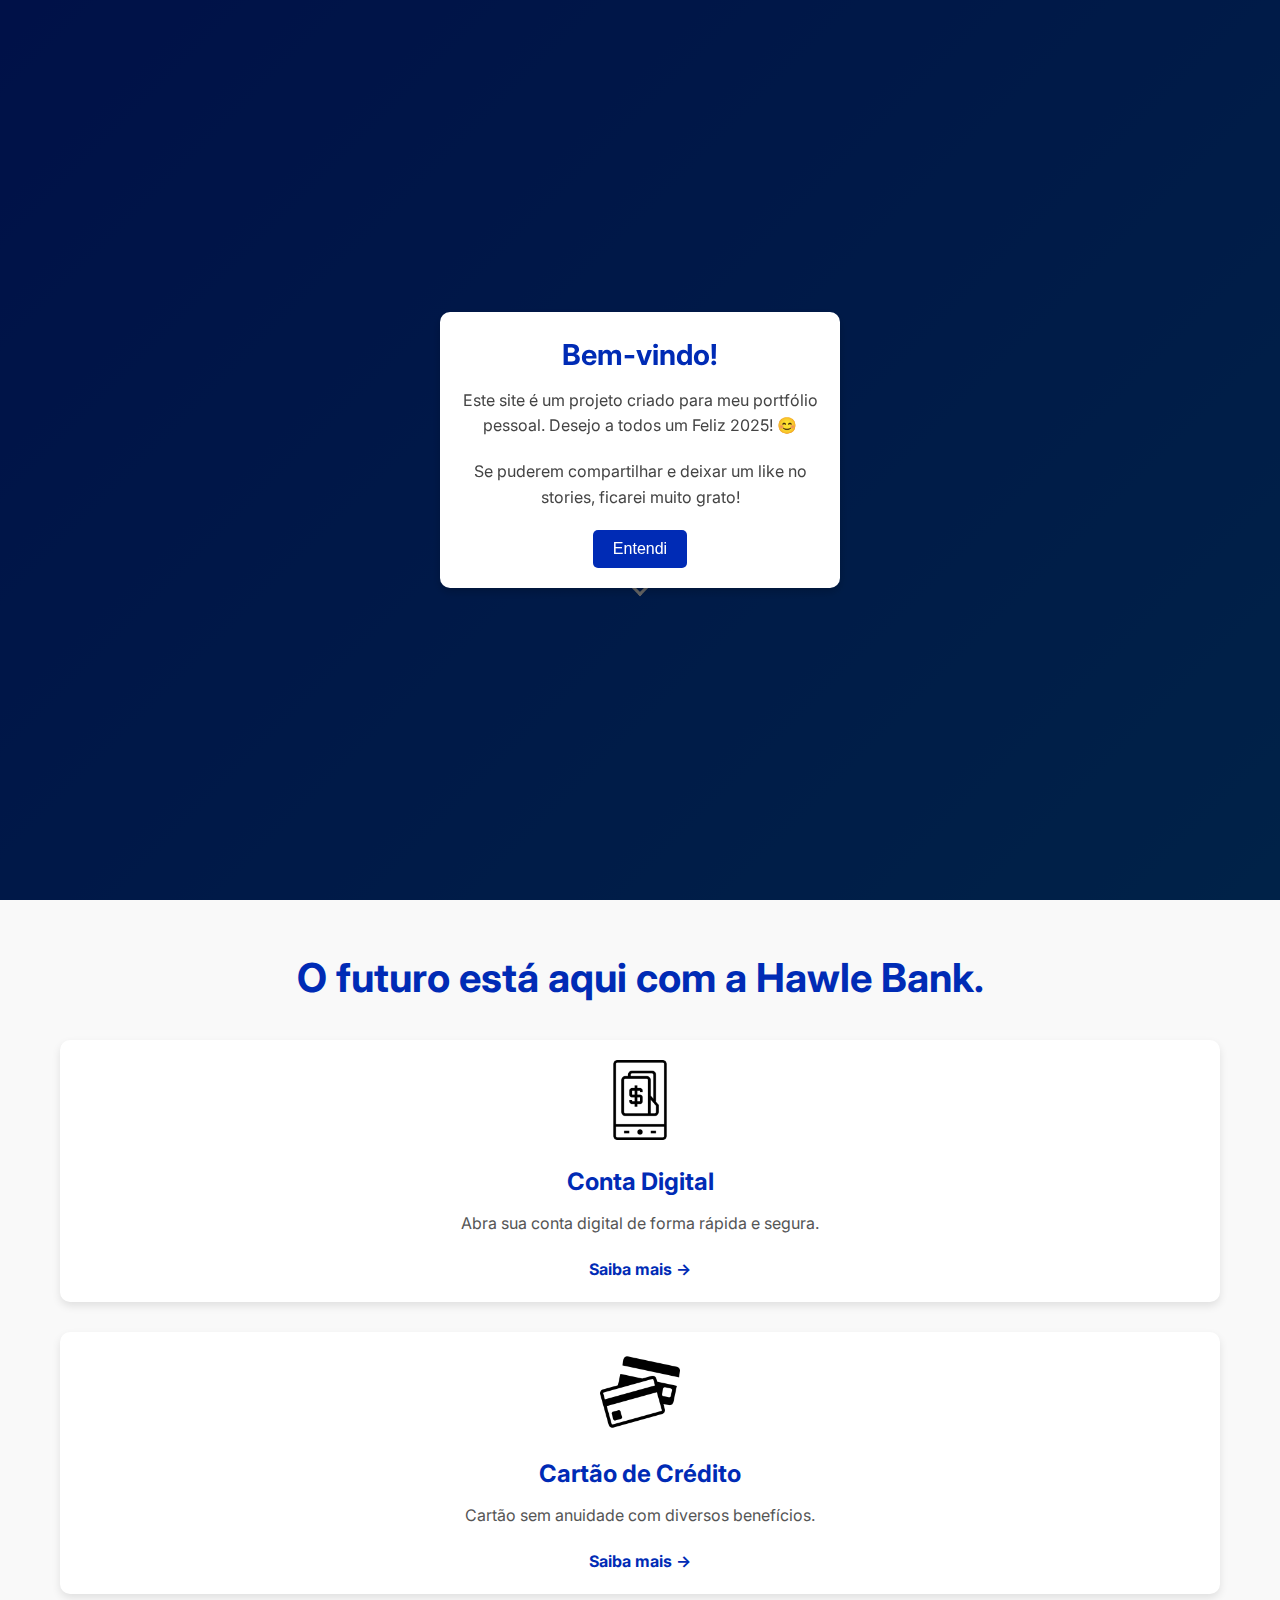
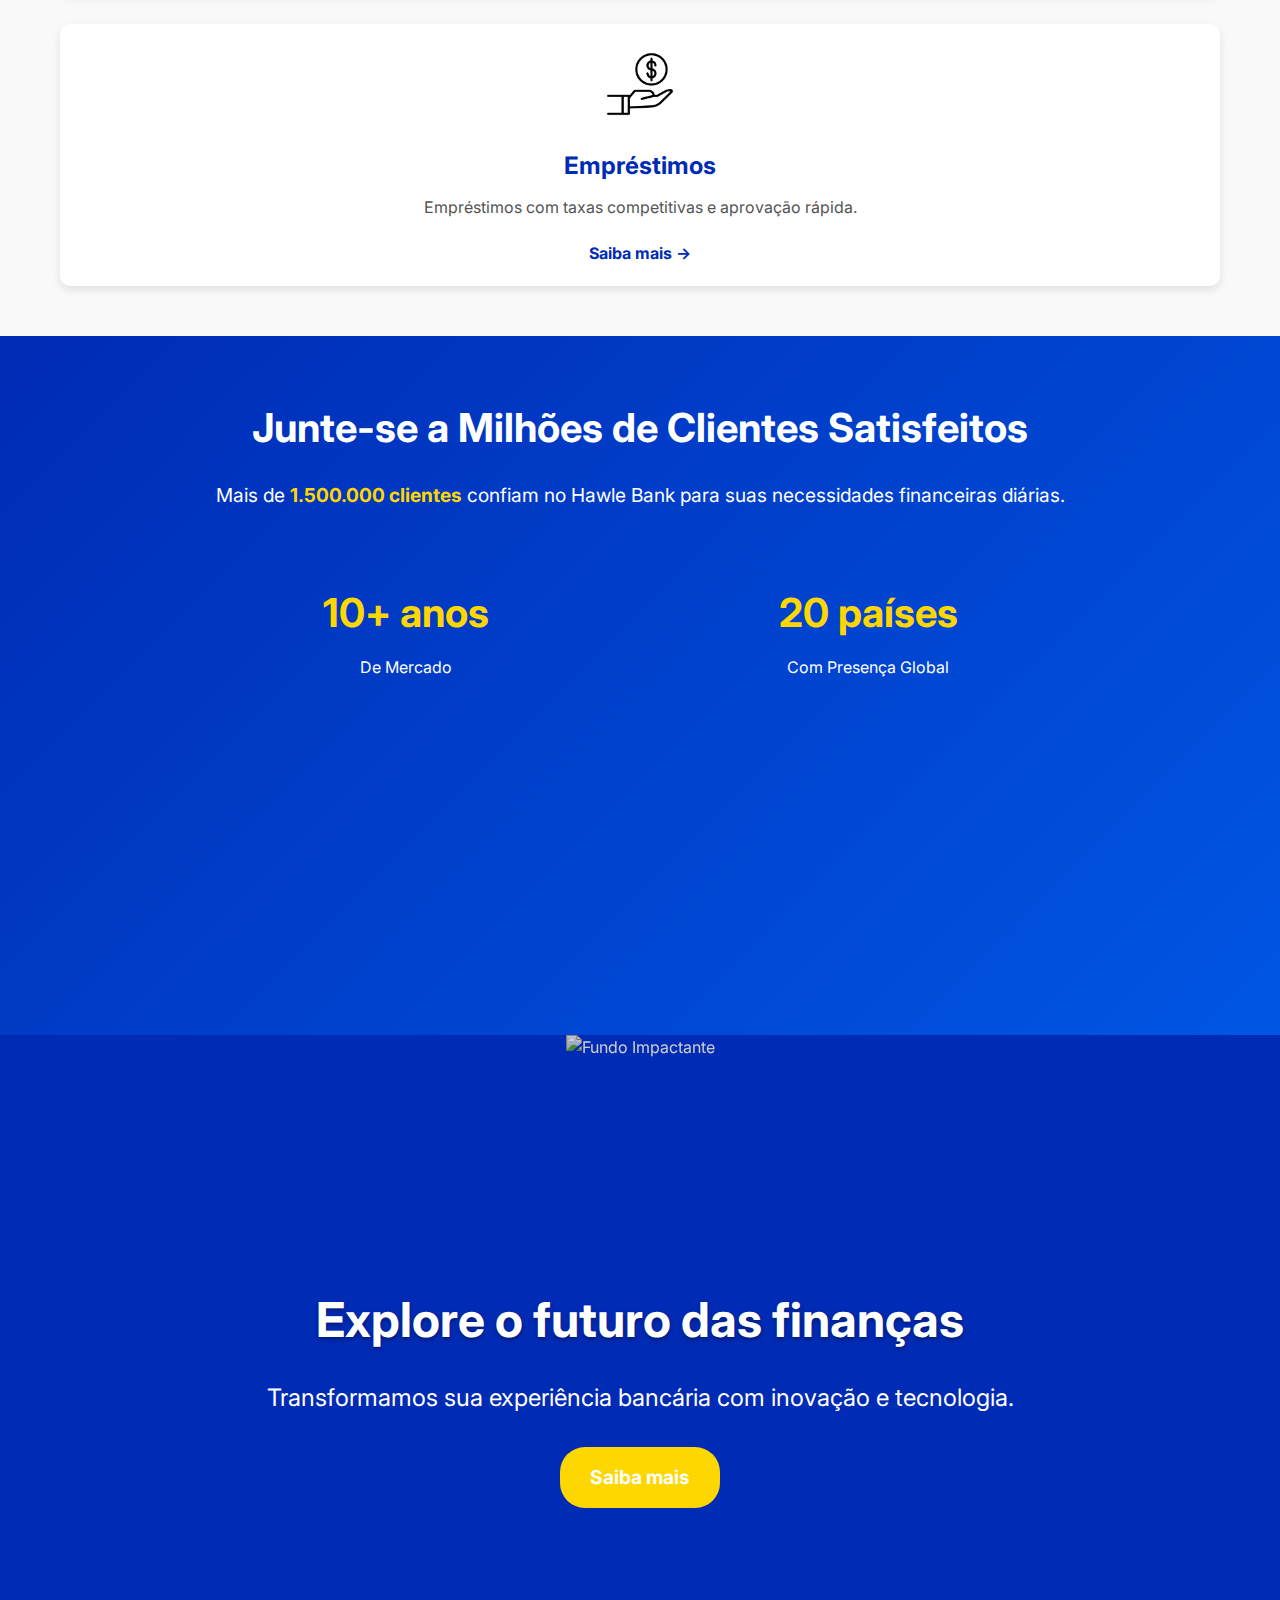
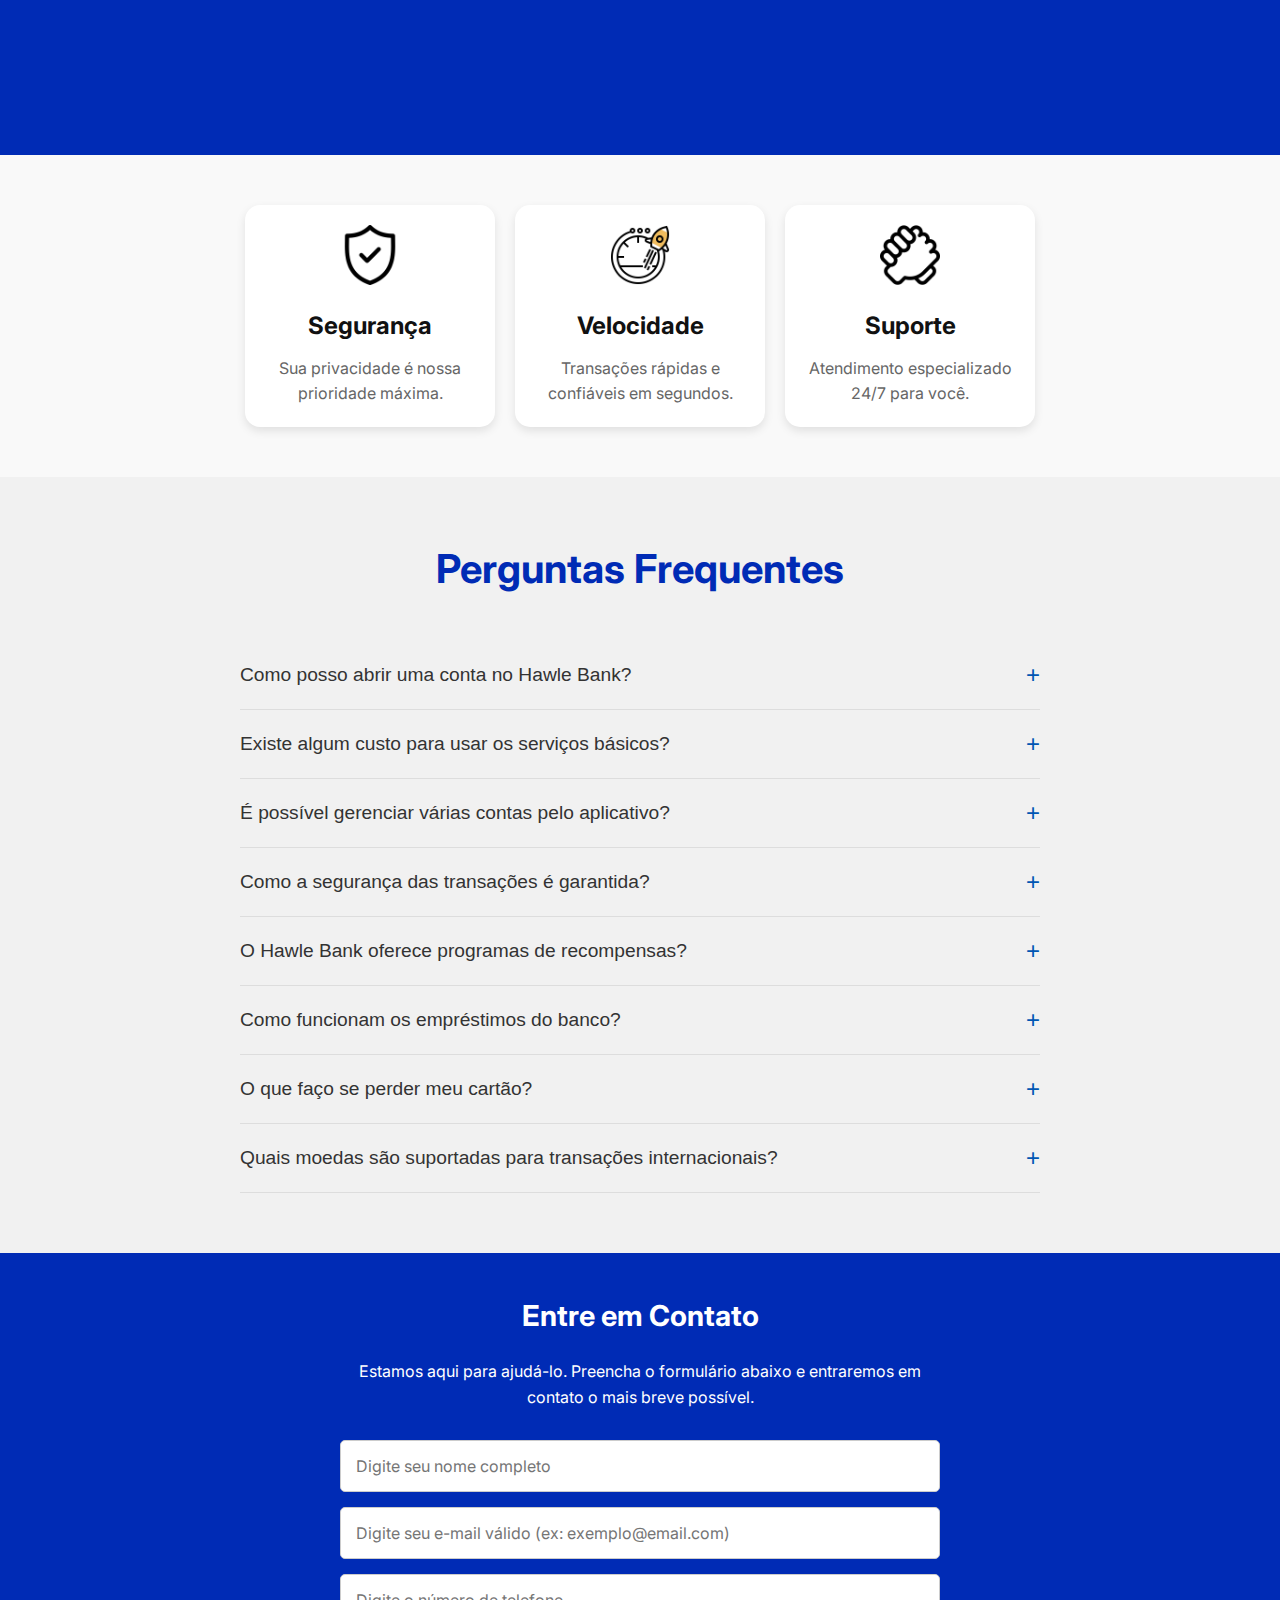
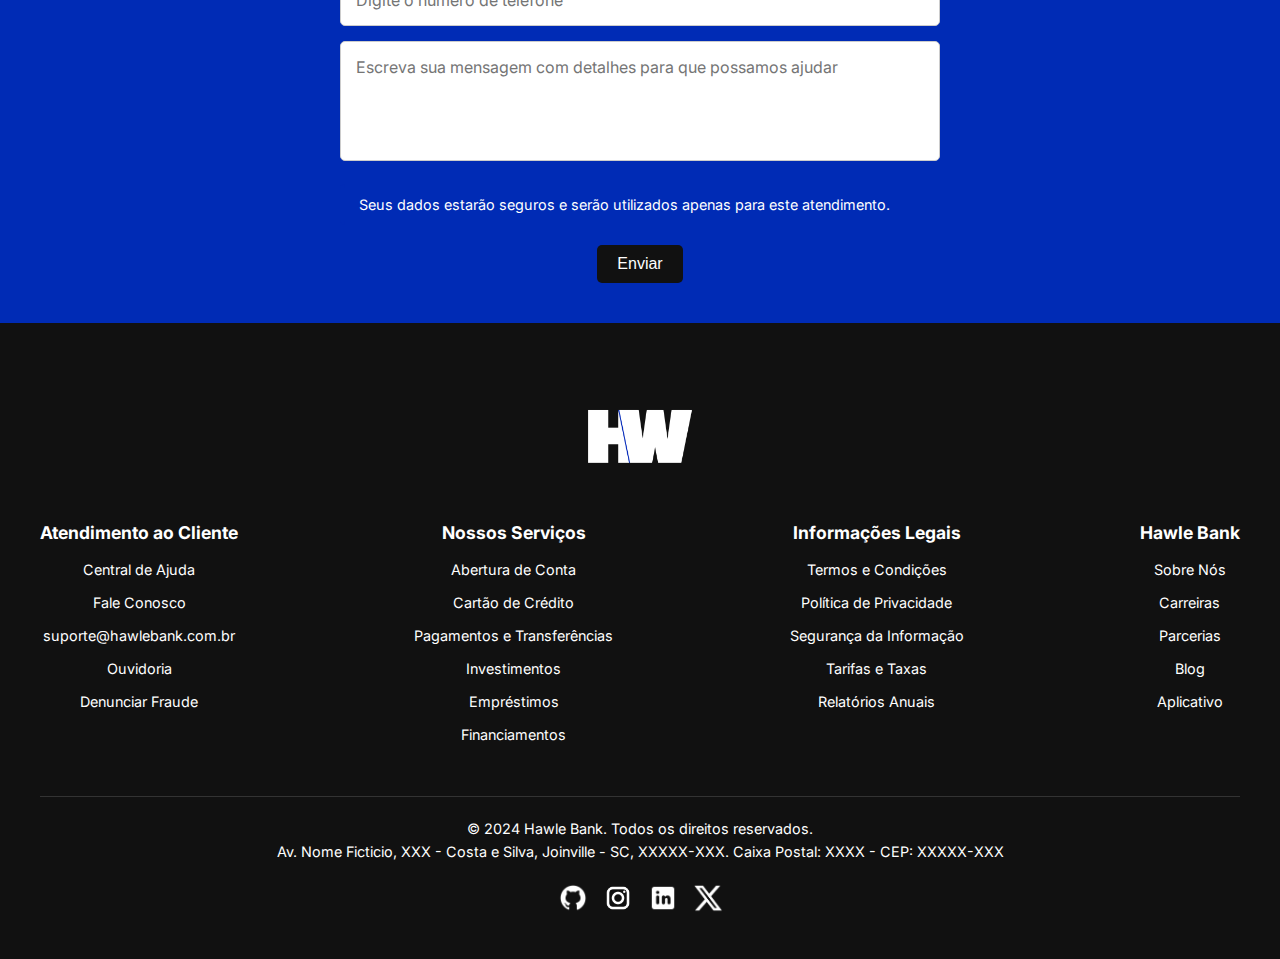
==== commit 803d338f: "Bugs do JS resolvidos." ====
--- a/index.html
+++ b/index.html
@@ -20,11 +20,6 @@
         </a>
         <!-- Adicionando o slogan -->
         <p class="intro-slogan">Conectando você ao futuro financeiro.</p>
-        <ul class="intro-links">
-            <li><a href="pages/em-obras.html">Sobre</a></li>
-            <li><a href="pages/em-obras.html">Produtos</a></li>
-            <li><a href="pages/em-obras.html">Solicitar Cartão</a></li>
-        </ul>
         <!-- Adicionando a seta animada -->
         <div class="scroll-indicator">
             <span class="arrow"></span>
@@ -32,29 +27,38 @@
     </div>
 </div>
 
+<!-- Modal de Boas-Vindas -->
+<div id="welcome-overlay" class="welcome-modal">
+    <div class="welcome-modal-content">
+        <h2>Bem-vindo!</h2>
+        <p>Este site é um projeto criado para meu portfólio pessoal. Desejo a todos um Feliz 2025! 😊</p>
+        <p>Se puderem compartilhar e deixar um like no stories, ficarei muito grato!</p>
+        <button id="close-welcome-overlay">Entendi</button>
+    </div>
+</div>
+
+
 <header>
     <nav class="navbar">
         <!-- Botão de menu hambúrguer (somente para mobile) -->
-        <button class="hamburger">
+        <button class="hamburger" aria-expanded="false" aria-label="Abrir menu">
             <span></span>
             <span></span>
             <span></span>
         </button>
-        
-        <!-- Logo -->
-        <div class="nav-left">
-            <a href="index.html">
-                <img src="images/logo-white.png" alt="HW Logo" class="logo">
-            </a>
-        </div>
-        
-        <!-- Menu principal (aparece no desktop) -->
+
+        <!-- Logo diretamente no nav -->
+        <a href="index.html" class="logo-container">
+            <img src="images/logo-white.png" alt="HW Logo" class="logo">
+        </a>
+
+        <!-- Menu principal (desktop) -->
         <ul class="nav-links">
             <li><a href="pages/em-obras.html">Sobre</a></li>
             <li><a href="pages/em-obras.html">Produtos</a></li>
             <li><a href="pages/em-obras.html">Solicitar Cartão</a></li>
         </ul>
-        
+
         <!-- Ícones adicionais (desktop) -->
         <div class="nav-icons">
             <a href="pages/em-obras.html"><img src="images/search-icon.png" alt="Search Icon"></a>
@@ -80,6 +84,7 @@
             <button class="cta-button">Criar conta grátis</button>
         </div>
     </div>
+
 </header>
 
 <!-- Carrossel -->
@@ -106,7 +111,6 @@
             &raquo;
         </button>
     </div>
-
 
     <!-- Indicadores -->
     <div class="carousel-indicators">
@@ -182,14 +186,10 @@
 
             <div class="statistics">
                 <div class="stat-item" data-animation="slide-left">
-                    <h3>99%</h3>
-                    <p>Satisfação de Clientes</p>
-                </div>
-                <div class="stat-item" data-animation="slide-right">
                     <h3>10+ anos</h3>
                     <p>De Mercado</p>
                 </div>
-                <div class="stat-item" data-animation="slide-left">
+                <div class="stat-item" data-animation="slide-right">
                     <h3>20 países</h3>
                     <p>Com Presença Global</p>
                 </div>
--- a/styles.css
+++ b/styles.css
@@ -101,8 +101,23 @@
     transition: background-color var(--transition), box-shadow var(--transition);
     position: fixed;
     top: 0;
+    
     width: 100%;
     z-index: 1000;
+    margin-bottom: 0; /* Remove qualquer margem inferior */
+    padding-bottom: 0; /* Remove qualquer padding inferior */
+    
+}
+
+/* Ajuste para o header/navbar */
+header, .navbar {
+    position: fixed;
+    top: 0;
+    left: 0;
+    width: 100%;
+    background-color: #002BB5; /* Cor de fundo do header */
+    z-index: 1000; /* Certifique-se de que está acima de outros elementos */
+    border-bottom: 1px solid #ccc; /* Opcional: borda inferior para destaque */
 }
 
 header.scrolled {
@@ -129,7 +144,7 @@
     position: fixed; /* Para garantir que o botão fique no topo */
     top: 15px; /* Ajuste conforme necessário */
     left: 15px; /* Ajuste conforme necessário */
-    z-index: 2000; /* Certifique-se de que está acima de outros elementos */
+    z-index: 2001; /* Certifique-se de que está acima de outros elementos */
     display: flex; /* Garante que as linhas do botão estejam visíveis */
     flex-direction: column;
     justify-content: space-between;
@@ -150,8 +165,7 @@
 }
 
 .hamburger.active span:nth-child(1) {
-    transform: rotate(45deg) translate(5px, 5px); /* Forma a barra superior */
-    background: var(--color-white); /* Cor branca */
+    transform: rotate(45deg) translate(5px, 5px);
 }
 
 .hamburger.active span:nth-child(2) {
@@ -159,10 +173,8 @@
 }
 
 .hamburger.active span:nth-child(3) {
-    transform: rotate(-45deg) translate(5px, -5px); /* Forma a barra inferior */
-    background: var(--color-white); /* Cor branca */
-}
-
+    transform: rotate(-45deg) translate(5px, -5px);
+}
 
 .navbar {
     display: flex;
@@ -240,6 +252,7 @@
     align-items: flex-start; /* Mantém alinhado à esquerda */
     padding: 20px; /* Espaçamento interno */
     height: 100vh; /* Garante que o menu ocupe toda a altura da tela */
+    z-index: 1500; /* Overlay fica abaixo do botão */
 }
 
 .menu-overlay ul.nav-links.mobile {
@@ -356,14 +369,6 @@
     }
 }
 
-/* Hover dinâmico */
-.menu-tagline:hover {
-    background: rgba(255, 255, 255, 0.2); /* Torna o fundo mais visível */
-    color: #FFD700; /* Muda o texto para dourado */
-    transform: scale(1.05); /* Leve aumento */
-    box-shadow: 0 6px 12px rgba(0, 0, 0, 0.6); /* Intensifica a sombra */
-}
-
 /* Links do Menu */
 .nav-links.mobile {
     list-style: none;
@@ -395,7 +400,6 @@
     align-items: center;
     gap: 15px; /* Espaçamento entre os botões */
 }
-
 
 /* Botão de "Criar conta grátis" */
 .cta-button {
@@ -474,11 +478,9 @@
     height: calc(100vw / 2.8);
     max-height: 650px;
     overflow: hidden;
-    background-color: var(--color-primary);
-    margin: 20px auto;
-   
+    background-color: var(--color-primary); /* Fundo azul */
+    margin: 0; /* Remove a margem superior e inferior */
     box-shadow: 0 6px 10px rgba(0, 0, 0, 0.15); /* Sombra aprimorada */
-    margin-top: 100px; /* Adicione um espaçamento no topo */
     z-index: 1; /* Mantenha o carrossel abaixo do header */
 }
 
@@ -497,45 +499,54 @@
 .carousel-slide img {
     width: 100%;
     height: 100%;
-    object-fit: cover;
-    
+    object-fit: cover;    
     max-height: 100%; /* Certifique-se de que a imagem não ultrapasse o limite */
     margin-top: 0; /* Ajuste qualquer margem superior */
 }
 
-/* Controles do Carrossel */
 .carousel-controls {
     position: absolute;
     top: 50%;
     width: 100%;
     display: flex;
     justify-content: space-between;
+    align-items: center; /* Centraliza os botões verticalmente */
     transform: translateY(-50%);
     pointer-events: none; /* Previne interferência em outros elementos */
+    z-index: 10;
 }
 
 .carousel-controls button {
-    background-color: rgba(0, 0, 0, 0.6);
+    background-color: rgba(255, 255, 255, 0.8); /* Fundo branco translúcido */
     border: none;
-    color: #fff;
-    width: 50px;
-    height: 50px;
-    font-size: 1.5rem;
+    color: #002BB5; /* Cor azul para o ícone */
+    width: 40px; /* Largura ajustada */
+    height: 40px; /* Altura ajustada */
+    font-size: 1.2rem;
+    font-weight: bold; /* Deixa o ícone mais destacado */
     cursor: pointer;
-    border-radius: 50%;
+    border-radius: 10%; /* Deixa os botões levemente arredondados */
     pointer-events: auto; /* Garante clicabilidade */
     display: flex;
     align-items: center;
     justify-content: center;
-    transition: transform 0.3s ease, box-shadow 0.3s ease;
+    transition: transform 0.3s ease, box-shadow 0.3s ease, background-color 0.3s ease;
     backdrop-filter: blur(4px); /* Adiciona efeito de desfoque */
+    box-shadow: 0 4px 8px rgba(0, 0, 0, 0.15); /* Sombra para profundidade */
 }
 
 .carousel-controls button:hover,
 .carousel-controls button:focus {
     transform: scale(1.2); /* Efeito de zoom ao interagir */
-    box-shadow: 0 0 15px rgba(255, 255, 255, 0.7); /* Realce */
+    box-shadow: 0 0 15px rgba(0, 43, 181, 0.7); /* Sombra azul */
+    background-color: rgba(0, 43, 181, 0.9); /* Fundo azul sólido */
+    color: #fff; /* Texto branco ao hover */
     outline: none; /* Remove borda padrão */
+}
+
+/* Ícones alinhados */
+.carousel-controls button::before {
+    content: ''; /* Limpa o conteúdo padrão, caso necessário */
 }
 
 /* Indicadores do Carrossel */
@@ -996,6 +1007,78 @@
     }
 }
 
+/* Modal de Boas-Vindas */
+.welcome-modal {
+    position: fixed;
+    top: 0;
+    left: 0;
+    width: 100%;
+    height: 100%;
+    background: rgba(0, 0, 0, 0.6); /* Fundo escuro translúcido */
+    display: flex;
+    justify-content: center;
+    align-items: center;
+    z-index: 3000;
+    opacity: 0;
+    visibility: hidden;
+    transition: opacity 0.3s ease, visibility 0.3s ease;
+}
+
+.welcome-modal-content {
+    background: #fff;
+    padding: 20px;
+    border-radius: 10px;
+    text-align: center;
+    max-width: 400px;
+    width: 90%;
+    box-shadow: 0 4px 10px rgba(0, 0, 0, 0.2);
+    animation: fadeIn 0.4s ease;
+}
+
+.welcome-modal-content h2 {
+    font-size: 1.8rem;
+    color: #002BB5;
+    margin-bottom: 10px;
+}
+
+.welcome-modal-content p {
+    font-size: 1rem;
+    color: #444;
+    margin-bottom: 20px;
+}
+
+.welcome-modal-content button {
+    background: #002BB5;
+    color: #fff;
+    border: none;
+    padding: 10px 20px;
+    font-size: 1rem;
+    border-radius: 5px;
+    cursor: pointer;
+    transition: background-color 0.3s ease;
+}
+
+.welcome-modal-content button:hover {
+    background: #001F8D;
+}
+
+/* Ativando o modal */
+.welcome-modal.active {
+    opacity: 1;
+    visibility: visible;
+}
+
+/* Animação de entrada */
+@keyframes fadeIn {
+    from {
+        transform: translateY(-20px);
+        opacity: 0;
+    }
+    to {
+        transform: translateY(0);
+        opacity: 1;
+    }
+}
 
 /* Redes Sociais */
 .social-media {
@@ -1051,88 +1134,123 @@
 }
 
 @media (max-width: 768px) {
+
     /* Navbar no mobile */
     .navbar {
-        position: relative; /* Garante que a logo seja corretamente posicionada */
         display: flex;
-        justify-content: space-between;
-        align-items: center;
-        padding: 10px 15px;
-    }
-    
+        justify-content: space-between; /* Espaça o botão hambúrguer e a logo */
+        align-items: center; /* Centraliza verticalmente */
+        padding: 2em;
+        background-color: #002BB5; /* Fundo azul */
+        position: fixed; /* Mantém o navbar fixo no topo */
+        top: 0;
+        left: 0;
+        width: 100%;
+        z-index: 2000; /* Garante que fique acima de outros elementos */
+        
+    }
 
     /* Botão hambúrguer no lado esquerdo */
     .hamburger {
-        position: absolute;
-        left: 15px; /* Alinha à esquerda */
-        top: 50%; /* Centraliza verticalmente */
-        transform: translateY(-50%);
-        z-index: 2000; /* Garante que esteja acima de outros elementos */
+        display: flex;
+        flex-direction: column; /* Organiza as linhas verticalmente */
+        justify-content: center; /* Centraliza as linhas verticalmente */
+        width: 30px; /* Largura do botão */
+        height: 35px; /* Altura ajustada */
+        background: none;
+        border: none;
+        cursor: pointer;
+        z-index: 2001; /* Certifica-se de que está acima do overlay */
+        
+    }
+
+
+    /* Linhas do botão hambúrguer */
+    .hamburger span {
+        background-color: #fff; /* Cor branca para as linhas */
+        height: 4px; /* Altura das linhas */
+        width: 100%; /* Largura total do botão */
+        margin: 3px 0; /* Espaçamento entre as linhas */
+        border-radius: 2px; /* Bordas arredondadas */
+        transition: transform 0.3s ease, opacity 0.3s ease, background-color 0.3s ease;
+    }   
+
+    .hamburger.active span {
+        background-color: var(--color-white); /* Para maior visibilidade */
+    }
+
+    .hamburger.active span:nth-child(1) {
+        transform: rotate(45deg) translate(5px, 5px);
     }
     
-    .hamburger span {
-        background: var(--color-white); /* Cor inicial (ajustada no scroll) */
-        height: 3px;
-        border-radius: 2px;
-        transition: background-color 0.3s ease;
+    .hamburger.active span:nth-child(2) {
+        opacity: 0; /* Esconde a linha do meio */
     }
     
-
-    /* Logo centralizada no mobile */
+    .hamburger.active span:nth-child(3) {
+        transform: rotate(-45deg) translate(5px, -5px);
+    }
+
+    /* Logo no lado direito */
+    .logo-container {
+        display: none; /* Esconde o logo */
+    }
+
     .logo {
-        position: relative; /* Não usa absolute para evitar sobreposição */
-        max-height: 40px; /* Reduz a altura no mobile */
-        margin: 0 auto; /* Garante centralização */
-    }   
+        max-height: 50px; /* Tamanho máximo da logo */
+        width: auto; /* Mantém a proporção da logo */
+    }
 
     /* Esconde os links padrão no mobile */
     .nav-links {
         display: none;
     }
 
-    /* Menu móvel */
+    /* Overlay do menu */
     .menu-overlay {
-        display: none; /* Oculto por padrão */
+        visibility: hidden; /* Esconde o menu inicialmente */
         position: fixed;
         top: 0;
         left: 0;
         width: 100%;
         height: 100%;
-        background-color: var(--color-bg); /* Fundo azul */
-        z-index: 1500;
-        flex-direction: column;
-        justify-content: center;
-        align-items: center;
-        transition: opacity 0.3s ease-in-out;
-    }
-
+        background-color: #002BB5; /* Fundo azul */
+        z-index: 1500; /* Menu overlay fica abaixo do botão hambúrguer */
+        flex-direction: column; /* Itens em coluna */
+        justify-content: center; /* Centraliza verticalmente */
+        align-items: center; /* Centraliza horizontalmente */
+        opacity: 0;
+        transition: opacity 0.3s ease-in-out, visibility 0.3s ease-in-out;
+    }
+
+    /* Ativo - Mostra o overlay */
     .menu-overlay.active {
-        display: flex; /* Mostra o menu quando ativo */
+        visibility: visible;
         opacity: 1;
-    }
-
-    /* Links do menu móvel */
+        display: flex; /* Exibe o menu */
+        z-index: 1500; /* Overlay fica abaixo do botão */
+}
+
     .menu-overlay .nav-links {
         list-style: none;
-        display: flex;
-        flex-direction: column;
-        gap: 20px;
+        display: flex; /* Mostra os links como flexbox */
+        flex-direction: column; /* Organiza os links em coluna */
+        gap: 20px; /* Espaçamento entre os itens */
         text-align: center;
-        padding: 0;
-    }
-
-    .menu-overlay .nav-links a {
-        color: var(--color-white);
-        font-size: 1.5rem; /* Tamanho maior para o mobile */
+    }
+
+    .menu-overlay .nav-links.mobile a {
+        font-size: 1.5rem;
         font-weight: bold;
+        color: #fff; /* Branco para maior contraste */
         text-decoration: none;
         transition: color 0.3s ease;
     }
 
-    .menu-overlay .nav-links a:hover {
-        color: #FFDD00; /* Destaque ao passar o mouse */
-    }
-    
+    .menu-overlay .nav-links.mobile a:hover {
+        color: #FFD700; /* Cor de destaque ao passar o mouse */
+    }
+
     /* Ícones no mobile */
     .nav-right {
         display: none; /* Esconde ícones no mobile */
@@ -1140,16 +1258,26 @@
 
     .nav-left {
         display: flex;
-        justify-content: center; /* Centraliza no mobile */
-        width: 100%; /* Ocupa a largura total */
-        position: relative;
+        justify-content: flex-start; /* Alinha os elementos à esquerda */
+        width: 100%;
     }
 
     .nav-icons {
-        display: none; /* Esconde os ícones no mobile */
-    }
-}
-
+        display: flex; /* Garante que os ícones continuem visíveis */
+        position: absolute; /* Posiciona os ícones no lado direito */
+        right: 15px; /* Ajusta a distância da borda direita */
+        top: 20px; /* Ajusta a distância do topo */
+        gap: 10px; /* Espaçamento entre os ícones */
+        margin: 0; /* Remove margens indesejadas */
+        padding: 0; /* Remove padding desnecessário */
+    }
+
+    /* Garante que os ícones fiquem alinhados corretamente */
+    .nav-icons img {
+        width: 24px; /* Tamanho dos ícones */
+        height: 24px;
+    }
+}
 
 
 /* Tela inicial */
@@ -1179,10 +1307,13 @@
     }
 }
 
-/* Conteúdo centralizado */
 .intro-content {
-    text-align: center;
-    color: var(--color-white);
+    display: flex;
+    flex-direction: column;
+    align-items: center;
+    justify-content: center;
+    height: 100vh;
+    text-align: center;
 }
 
 /* Logo com efeito ao passar o mouse */
@@ -1209,13 +1340,12 @@
     }
 }
 
-/* Slogan com destaque */
 .intro-slogan {
-    font-size: 1.2rem;
-    font-weight: 500;
-    color: #fff; /* Dourado para contraste */
-    margin-bottom: 30px;
-    animation: fadeInUp 1.5s ease;
+    color: var(--color-white);
+    font-size: 1.0rem;
+    margin-top: 20px;
+    font-weight: 400;
+    text-align: center;
 }
 
 /* Links do menu inicial */
@@ -1534,58 +1664,62 @@
     font-weight: bold;
 }
 
-.statistics {
+
+.social-proof-dynamic .statistics {
     display: flex;
     justify-content: center;
+    gap: 50px;
+    margin-bottom: 50px;
+    text-align: center;
+}
+
+.social-proof-dynamic .stat-item {
+    text-align: center;
+    animation: fadeIn 1.5s ease;
+    padding: 20px;
+    transition: transform 0.3s ease, background-color 0.3s ease;
+}
+
+.social-proof-dynamic .stat-item h3 {
+    font-size: 2.5rem;
+    font-weight: bold;
+    margin-bottom: 10px;
+    color: #FFD700;
+}
+
+.social-proof-dynamic .stat-item p {
+    font-size: 1rem;
+    color: #fff;
+}
+
+/* Efeito ao passar o mouse */
+.social-proof-dynamic .stat-item:hover {
+    transform: scale(1.1);
+    background-color: rgba(255, 255, 255, 0.1);
+    border-radius: 8px;
+    cursor: pointer;
+}
+
+.social-proof-dynamic .testimonials {
+    display: flex;
+    flex-direction: column;
+    gap: 30px;
     align-items: center;
-    gap: 40px;
-    margin-bottom: 50px;
-}
-
-.stat-item {
-    text-align: center;
-    opacity: 0; /* Para animação */
-    transform: translateX(-100px);
-    transition: all 0.8s ease;
-}
-
-.stat-item h3 {
-    font-size: 2.5rem;
-    font-weight: 700;
-    color: #FFD700;
+}
+
+.social-proof-dynamic .testimonial {
+    text-align: center;
+    max-width: 600px;
+    animation: fadeIn 1.5s ease;
+}
+
+.social-proof-dynamic .testimonial blockquote {
+    font-size: 1.2rem;
+    font-style: italic;
     margin-bottom: 10px;
 }
 
-.stat-item p {
-    font-size: 1.1rem;
-    font-weight: 400;
-}
-
-.testimonials {
-    display: flex;
-    justify-content: space-evenly;
-    align-items: center;
-    flex-wrap: wrap;
-    gap: 30px;
-}
-
-.testimonial {
-    max-width: 300px;
-    text-align: left;
-    font-style: italic;
-    opacity: 0; /* Para animação */
-    transform: translateY(50px);
-    transition: all 0.8s ease;
-}
-
-.testimonial blockquote {
-    font-size: 1.2rem;
-    line-height: 1.6;
-    margin-bottom: 15px;
-}
-
-.testimonial .author {
-    font-size: 1rem;
+.social-proof-dynamic .testimonial .author {
     font-weight: bold;
     color: #FFD700;
 }
@@ -1602,6 +1736,18 @@
 [data-animation="fade-in"] {
     transform: translateY(50px);
     opacity: 0;
+}
+
+/* Animação suave de entrada */
+@keyframes fadeIn {
+    from {
+        opacity: 0;
+        transform: translateY(20px);
+    }
+    to {
+        opacity: 1;
+        transform: translateY(0);
+    }
 }
 
 /* Animação ativada */
@@ -1609,8 +1755,6 @@
     transform: translateX(0) translateY(0);
     opacity: 1;
 }
-
-
 
 /* Animação da seta */
 @keyframes bounce {
@@ -1648,30 +1792,28 @@
         text-decoration: none;
         font-weight: bold;
     }
-}
-
-@media (max-width: 576px) {
+
     .nav-icons {
-        display: none; /* Oculta os ícones no mobile muito pequeno */
-    }
-
-    .hamburger {
-        display: flex; /* Exibe o botão no mobile */
-        flex-direction: column;
-        justify-content: space-between;
-        height: 24px;
-        width: 30px;
+        display: flex; /* Garante que os ícones continuem visíveis */
+        position: absolute; /* Posiciona os ícones no lado direito */
+        right: 15px; /* Ajusta a distância da borda direita */
+        top: 25px; /* Ajusta a distância do topo */
+        gap: 10px; /* Espaçamento entre os ícones */
+        margin: 0; /* Remove margens indesejadas */
+        padding: 0; /* Remove padding desnecessário */
+    }
+
+    .logo {
+        max-height: 60px; /* Limita a altura máxima */
+        width: auto; /* Mantém a proporção */
+        object-fit: contain;
+        transition: transform 0.3s ease, filter 0.3s ease;
         cursor: pointer;
-        position: absolute; /* Posiciona no canto esquerdo */
-        top: 50%;
-        left: 20px;
-        transform: translateY(-50%); /* Centraliza verticalmente */
-        z-index: 2000; /* Garante que fique acima do menu */
-    }
-
-    .logo {
-        left: 50%; /* Centraliza novamente */
-        transform: translateX(-50%); /* Alinha a logo no centro */
-    }
-}
-
+        top: 10px
+    }
+}
+
+
+
+
+
